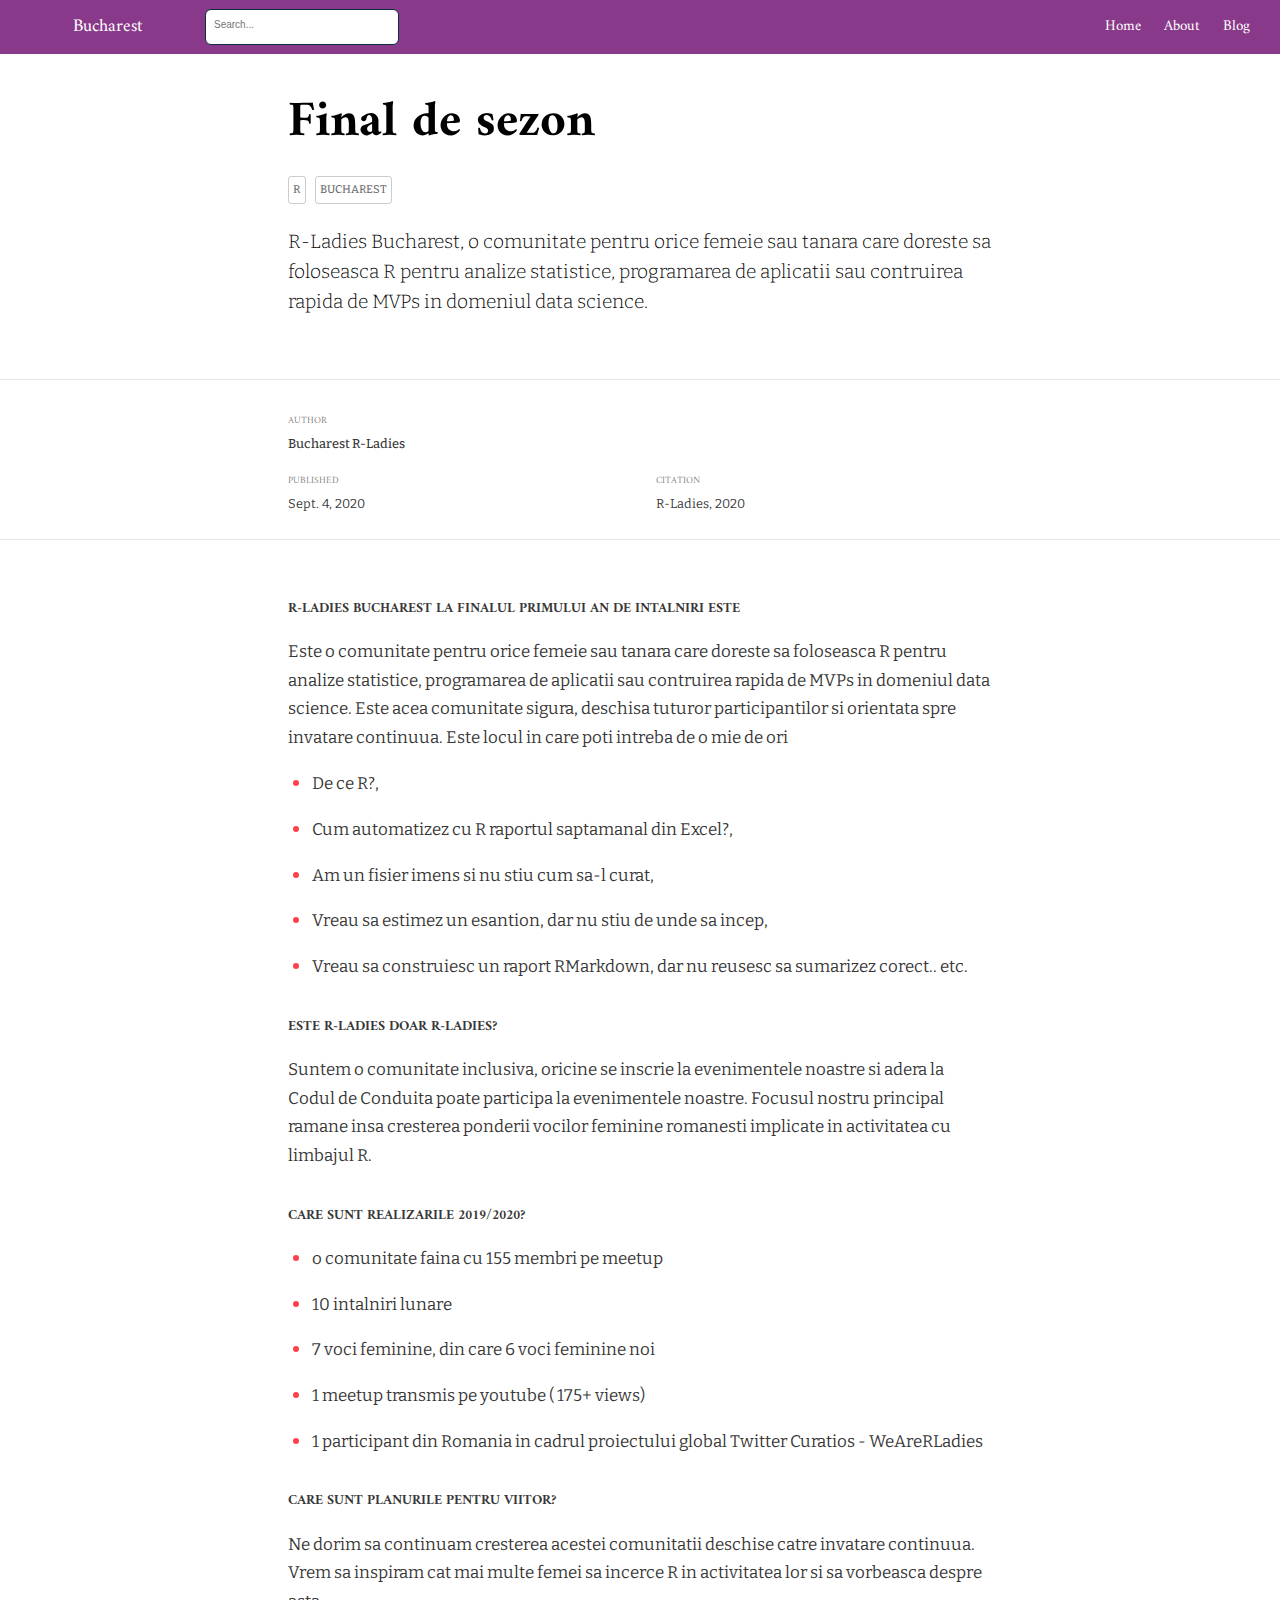
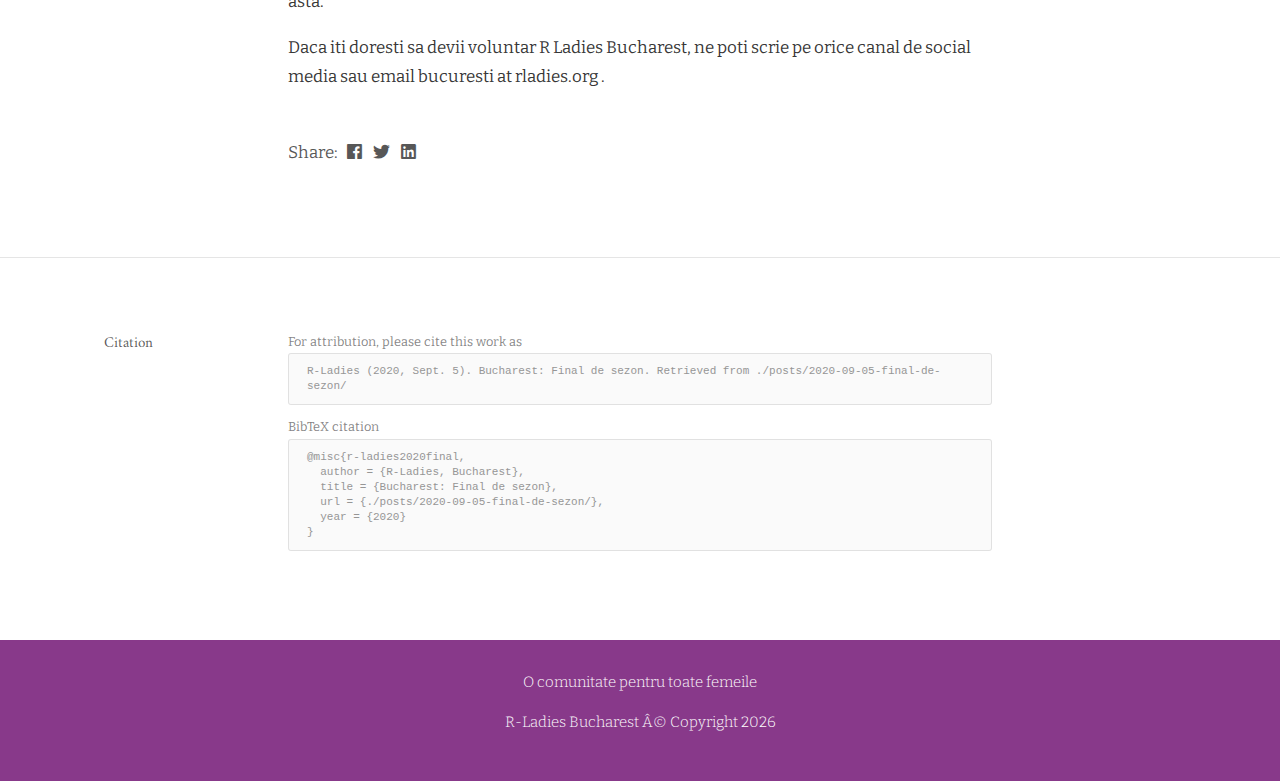
==== docs/posts/2020-09-05-final-de-sezon/index.html @ 56731245 "init" ====
<!DOCTYPE html>

<html xmlns="http://www.w3.org/1999/xhtml" lang="" xml:lang="">

<head>
  <meta charset="utf-8"/>
  <meta name="viewport" content="width=device-width, initial-scale=1"/>
  <meta http-equiv="X-UA-Compatible" content="IE=Edge,chrome=1"/>
  <meta name="generator" content="distill" />

  <style type="text/css">
  /* Hide doc at startup (prevent jankiness while JS renders/transforms) */
  body {
    visibility: hidden;
  }
  </style>

 <!--radix_placeholder_import_source-->
 <!--/radix_placeholder_import_source-->

<style type="text/css">code{white-space: pre;}</style>
<style type="text/css" data-origin="pandoc">
code.sourceCode > span { display: inline-block; line-height: 1.25; }
code.sourceCode > span { color: inherit; text-decoration: inherit; }
code.sourceCode > span:empty { height: 1.2em; }
.sourceCode { overflow: visible; }
code.sourceCode { white-space: pre; position: relative; }
div.sourceCode { margin: 1em 0; }
pre.sourceCode { margin: 0; }
@media screen {
div.sourceCode { overflow: auto; }
}
@media print {
code.sourceCode { white-space: pre-wrap; }
code.sourceCode > span { text-indent: -5em; padding-left: 5em; }
}
pre.numberSource code
  { counter-reset: source-line 0; }
pre.numberSource code > span
  { position: relative; left: -4em; counter-increment: source-line; }
pre.numberSource code > span > a:first-child::before
  { content: counter(source-line);
    position: relative; left: -1em; text-align: right; vertical-align: baseline;
    border: none; display: inline-block;
    -webkit-touch-callout: none; -webkit-user-select: none;
    -khtml-user-select: none; -moz-user-select: none;
    -ms-user-select: none; user-select: none;
    padding: 0 4px; width: 4em;
    color: #aaaaaa;
  }
pre.numberSource { margin-left: 3em; border-left: 1px solid #aaaaaa;  padding-left: 4px; }
div.sourceCode
  {   }
@media screen {
code.sourceCode > span > a:first-child::before { text-decoration: underline; }
}
code span.al { color: #ad0000; } /* Alert */
code span.an { color: #5e5e5e; } /* Annotation */
code span.at { color: #20794d; } /* Attribute */
code span.bn { color: #ad0000; } /* BaseN */
code span.bu { } /* BuiltIn */
code span.cf { color: #007ba5; } /* ControlFlow */
code span.ch { color: #20794d; } /* Char */
code span.cn { color: #8f5902; } /* Constant */
code span.co { color: #5e5e5e; } /* Comment */
code span.cv { color: #5e5e5e; font-style: italic; } /* CommentVar */
code span.do { color: #5e5e5e; font-style: italic; } /* Documentation */
code span.dt { color: #ad0000; } /* DataType */
code span.dv { color: #ad0000; } /* DecVal */
code span.er { color: #ad0000; } /* Error */
code span.ex { } /* Extension */
code span.fl { color: #ad0000; } /* Float */
code span.fu { color: #4758ab; } /* Function */
code span.im { } /* Import */
code span.in { color: #5e5e5e; } /* Information */
code span.kw { color: #007ba5; } /* Keyword */
code span.op { color: #5e5e5e; } /* Operator */
code span.ot { color: #007ba5; } /* Other */
code span.pp { color: #ad0000; } /* Preprocessor */
code span.sc { color: #20794d; } /* SpecialChar */
code span.ss { color: #20794d; } /* SpecialString */
code span.st { color: #20794d; } /* String */
code span.va { color: #111111; } /* Variable */
code span.vs { color: #20794d; } /* VerbatimString */
code span.wa { color: #5e5e5e; font-style: italic; } /* Warning */
</style>

  <!--radix_placeholder_meta_tags-->
<title>Bucharest: Final de sezon</title>

<meta property="description" itemprop="description" content="R-Ladies Bucharest, o comunitate pentru orice femeie sau tanara care doreste sa foloseasca R pentru analize statistice, programarea de aplicatii sau contruirea rapida de MVPs in domeniul data science."/>

<link rel="canonical" href="./posts/2020-09-05-final-de-sezon/"/>
<link rel="icon" type="image/png" href="../../images/favicon.png"/>

<!--  https://schema.org/Article -->
<meta property="article:published" itemprop="datePublished" content="2020-09-05"/>
<meta property="article:created" itemprop="dateCreated" content="2020-09-05"/>
<meta name="article:author" content="Bucharest R-Ladies"/>

<!--  https://developers.facebook.com/docs/sharing/webmasters#markup -->
<meta property="og:title" content="Bucharest: Final de sezon"/>
<meta property="og:type" content="article"/>
<meta property="og:description" content="R-Ladies Bucharest, o comunitate pentru orice femeie sau tanara care doreste sa foloseasca R pentru analize statistice, programarea de aplicatii sau contruirea rapida de MVPs in domeniul data science."/>
<meta property="og:url" content="./posts/2020-09-05-final-de-sezon/"/>
<meta property="og:locale" content="en_US"/>
<meta property="og:site_name" content="Bucharest"/>

<!--  https://dev.twitter.com/cards/types/summary -->
<meta property="twitter:card" content="summary"/>
<meta property="twitter:title" content="Bucharest: Final de sezon"/>
<meta property="twitter:description" content="R-Ladies Bucharest, o comunitate pentru orice femeie sau tanara care doreste sa foloseasca R pentru analize statistice, programarea de aplicatii sau contruirea rapida de MVPs in domeniul data science."/>
<meta property="twitter:url" content="./posts/2020-09-05-final-de-sezon/"/>
<meta property="twitter:site" content="@rladiesbuchares"/>
<meta property="twitter:creator" content="@rladiesbuchares"/>

<!--  https://scholar.google.com/intl/en/scholar/inclusion.html#indexing -->
<meta name="citation_title" content="Bucharest: Final de sezon"/>
<meta name="citation_fulltext_html_url" content="./posts/2020-09-05-final-de-sezon/"/>
<meta name="citation_online_date" content="2020/09/05"/>
<meta name="citation_publication_date" content="2020/09/05"/>
<meta name="citation_author" content="Bucharest R-Ladies"/>
<!--/radix_placeholder_meta_tags-->
  <!--radix_placeholder_rmarkdown_metadata-->

<script type="text/json" id="radix-rmarkdown-metadata">
{"type":"list","attributes":{"names":{"type":"character","attributes":{},"value":["title","description","author","date","categories","output","citation_url","canonical_url"]}},"value":[{"type":"character","attributes":{},"value":["Final de sezon"]},{"type":"character","attributes":{},"value":["R-Ladies Bucharest, o comunitate pentru orice femeie sau tanara care doreste sa foloseasca R pentru analize statistice, programarea de aplicatii sau contruirea rapida de MVPs in domeniul data science."]},{"type":"list","attributes":{},"value":[{"type":"list","attributes":{"names":{"type":"character","attributes":{},"value":["name","url"]}},"value":[{"type":"character","attributes":{},"value":["Bucharest R-Ladies"]},{"type":"character","attributes":{},"value":["https://www.rladiesbucharest.org/"]}]}]},{"type":"character","attributes":{},"value":["09-05-2020"]},{"type":"character","attributes":{},"value":["R","Bucharest"]},{"type":"list","attributes":{"names":{"type":"character","attributes":{},"value":["distill::distill_article"]}},"value":[{"type":"list","attributes":{"names":{"type":"character","attributes":{},"value":["self_contained"]}},"value":[{"type":"logical","attributes":{},"value":[false]}]}]},{"type":"character","attributes":{},"value":["./posts/2020-09-05-final-de-sezon/"]},{"type":"character","attributes":{},"value":["./posts/2020-09-05-final-de-sezon/"]}]}
</script>
<!--/radix_placeholder_rmarkdown_metadata-->
  
  <script type="text/json" id="radix-resource-manifest">
  {"type":"character","attributes":{},"value":["final-de-sezon_files/anchor-4.2.2/anchor.min.js","final-de-sezon_files/bowser-1.9.3/bowser.min.js","final-de-sezon_files/distill-2.2.21/template.v2.js","final-de-sezon_files/jquery-1.11.3/jquery.min.js","final-de-sezon_files/webcomponents-2.0.0/webcomponents.js"]}
  </script>
  <!--radix_placeholder_navigation_in_header-->
<meta name="distill:offset" content="../.."/>

<script type="application/javascript">

  window.headroom_prevent_pin = false;

  window.document.addEventListener("DOMContentLoaded", function (event) {

    // initialize headroom for banner
    var header = $('header').get(0);
    var headerHeight = header.offsetHeight;
    var headroom = new Headroom(header, {
      tolerance: 5,
      onPin : function() {
        if (window.headroom_prevent_pin) {
          window.headroom_prevent_pin = false;
          headroom.unpin();
        }
      }
    });
    headroom.init();
    if(window.location.hash)
      headroom.unpin();
    $(header).addClass('headroom--transition');

    // offset scroll location for banner on hash change
    // (see: https://github.com/WickyNilliams/headroom.js/issues/38)
    window.addEventListener("hashchange", function(event) {
      window.scrollTo(0, window.pageYOffset - (headerHeight + 25));
    });

    // responsive menu
    $('.distill-site-header').each(function(i, val) {
      var topnav = $(this);
      var toggle = topnav.find('.nav-toggle');
      toggle.on('click', function() {
        topnav.toggleClass('responsive');
      });
    });

    // nav dropdowns
    $('.nav-dropbtn').click(function(e) {
      $(this).next('.nav-dropdown-content').toggleClass('nav-dropdown-active');
      $(this).parent().siblings('.nav-dropdown')
         .children('.nav-dropdown-content').removeClass('nav-dropdown-active');
    });
    $("body").click(function(e){
      $('.nav-dropdown-content').removeClass('nav-dropdown-active');
    });
    $(".nav-dropdown").click(function(e){
      e.stopPropagation();
    });
  });
</script>

<style type="text/css">

/* Theme (user-documented overrideables for nav appearance) */

.distill-site-nav {
  color: rgba(255, 255, 255, 0.8);
  background-color: #0F2E3D;
  font-size: 15px;
  font-weight: 300;
}

.distill-site-nav a {
  color: inherit;
  text-decoration: none;
}

.distill-site-nav a:hover {
  color: white;
}

@media print {
  .distill-site-nav {
    display: none;
  }
}

.distill-site-header {

}

.distill-site-footer {

}


/* Site Header */

.distill-site-header {
  width: 100%;
  box-sizing: border-box;
  z-index: 3;
}

.distill-site-header .nav-left {
  display: inline-block;
  margin-left: 8px;
}

@media screen and (max-width: 768px) {
  .distill-site-header .nav-left {
    margin-left: 0;
  }
}


.distill-site-header .nav-right {
  float: right;
  margin-right: 8px;
}

.distill-site-header a,
.distill-site-header .title {
  display: inline-block;
  text-align: center;
  padding: 14px 10px 14px 10px;
}

.distill-site-header .title {
  font-size: 18px;
  min-width: 150px;
}

.distill-site-header .logo {
  padding: 0;
}

.distill-site-header .logo img {
  display: none;
  max-height: 20px;
  width: auto;
  margin-bottom: -4px;
}

.distill-site-header .nav-image img {
  max-height: 18px;
  width: auto;
  display: inline-block;
  margin-bottom: -3px;
}



@media screen and (min-width: 1000px) {
  .distill-site-header .logo img {
    display: inline-block;
  }
  .distill-site-header .nav-left {
    margin-left: 20px;
  }
  .distill-site-header .nav-right {
    margin-right: 20px;
  }
  .distill-site-header .title {
    padding-left: 12px;
  }
}


.distill-site-header .nav-toggle {
  display: none;
}

.nav-dropdown {
  display: inline-block;
  position: relative;
}

.nav-dropdown .nav-dropbtn {
  border: none;
  outline: none;
  color: rgba(255, 255, 255, 0.8);
  padding: 16px 10px;
  background-color: transparent;
  font-family: inherit;
  font-size: inherit;
  font-weight: inherit;
  margin: 0;
  margin-top: 1px;
  z-index: 2;
}

.nav-dropdown-content {
  display: none;
  position: absolute;
  background-color: white;
  min-width: 200px;
  border: 1px solid rgba(0,0,0,0.15);
  border-radius: 4px;
  box-shadow: 0px 8px 16px 0px rgba(0,0,0,0.1);
  z-index: 1;
  margin-top: 2px;
  white-space: nowrap;
  padding-top: 4px;
  padding-bottom: 4px;
}

.nav-dropdown-content hr {
  margin-top: 4px;
  margin-bottom: 4px;
  border: none;
  border-bottom: 1px solid rgba(0, 0, 0, 0.1);
}

.nav-dropdown-active {
  display: block;
}

.nav-dropdown-content a, .nav-dropdown-content .nav-dropdown-header {
  color: black;
  padding: 6px 24px;
  text-decoration: none;
  display: block;
  text-align: left;
}

.nav-dropdown-content .nav-dropdown-header {
  display: block;
  padding: 5px 24px;
  padding-bottom: 0;
  text-transform: uppercase;
  font-size: 14px;
  color: #999999;
  white-space: nowrap;
}

.nav-dropdown:hover .nav-dropbtn {
  color: white;
}

.nav-dropdown-content a:hover {
  background-color: #ddd;
  color: black;
}

.nav-right .nav-dropdown-content {
  margin-left: -45%;
  right: 0;
}

@media screen and (max-width: 768px) {
  .distill-site-header a, .distill-site-header .nav-dropdown  {display: none;}
  .distill-site-header a.nav-toggle {
    float: right;
    display: block;
  }
  .distill-site-header .title {
    margin-left: 0;
  }
  .distill-site-header .nav-right {
    margin-right: 0;
  }
  .distill-site-header {
    overflow: hidden;
  }
  .nav-right .nav-dropdown-content {
    margin-left: 0;
  }
}


@media screen and (max-width: 768px) {
  .distill-site-header.responsive {position: relative; min-height: 500px; }
  .distill-site-header.responsive a.nav-toggle {
    position: absolute;
    right: 0;
    top: 0;
  }
  .distill-site-header.responsive a,
  .distill-site-header.responsive .nav-dropdown {
    display: block;
    text-align: left;
  }
  .distill-site-header.responsive .nav-left,
  .distill-site-header.responsive .nav-right {
    width: 100%;
  }
  .distill-site-header.responsive .nav-dropdown {float: none;}
  .distill-site-header.responsive .nav-dropdown-content {position: relative;}
  .distill-site-header.responsive .nav-dropdown .nav-dropbtn {
    display: block;
    width: 100%;
    text-align: left;
  }
}

/* Site Footer */

.distill-site-footer {
  width: 100%;
  overflow: hidden;
  box-sizing: border-box;
  z-index: 3;
  margin-top: 30px;
  padding-top: 30px;
  padding-bottom: 30px;
  text-align: center;
}

/* Headroom */

d-title {
  padding-top: 6rem;
}

@media print {
  d-title {
    padding-top: 4rem;
  }
}

.headroom {
  z-index: 1000;
  position: fixed;
  top: 0;
  left: 0;
  right: 0;
}

.headroom--transition {
  transition: all .4s ease-in-out;
}

.headroom--unpinned {
  top: -100px;
}

.headroom--pinned {
  top: 0;
}

/* adjust viewport for navbar height */
/* helps vertically center bootstrap (non-distill) content */
.min-vh-100 {
  min-height: calc(100vh - 100px) !important;
}

</style>

<script src="../../site_libs/jquery-1.11.3/jquery.min.js"></script>
<link href="../../site_libs/font-awesome-5.1.0/css/all.css" rel="stylesheet"/>
<link href="../../site_libs/font-awesome-5.1.0/css/v4-shims.css" rel="stylesheet"/>
<script src="../../site_libs/headroom-0.9.4/headroom.min.js"></script>
<script src="../../site_libs/autocomplete-0.37.1/autocomplete.min.js"></script>
<script src="../../site_libs/fuse-6.4.1/fuse.min.js"></script>

<script type="application/javascript">

function getMeta(metaName) {
  var metas = document.getElementsByTagName('meta');
  for (let i = 0; i < metas.length; i++) {
    if (metas[i].getAttribute('name') === metaName) {
      return metas[i].getAttribute('content');
    }
  }
  return '';
}

function offsetURL(url) {
  var offset = getMeta('distill:offset');
  return offset ? offset + '/' + url : url;
}

function createFuseIndex() {

  // create fuse index
  var options = {
    keys: [
      { name: 'title', weight: 20 },
      { name: 'categories', weight: 15 },
      { name: 'description', weight: 10 },
      { name: 'contents', weight: 5 },
    ],
    ignoreLocation: true,
    threshold: 0
  };
  var fuse = new window.Fuse([], options);

  // fetch the main search.json
  return fetch(offsetURL('search.json'))
    .then(function(response) {
      if (response.status == 200) {
        return response.json().then(function(json) {
          // index main articles
          json.articles.forEach(function(article) {
            fuse.add(article);
          });
          // download collections and index their articles
          return Promise.all(json.collections.map(function(collection) {
            return fetch(offsetURL(collection)).then(function(response) {
              if (response.status === 200) {
                return response.json().then(function(articles) {
                  articles.forEach(function(article) {
                    fuse.add(article);
                  });
                })
              } else {
                return Promise.reject(
                  new Error('Unexpected status from search index request: ' +
                            response.status)
                );
              }
            });
          })).then(function() {
            return fuse;
          });
        });

      } else {
        return Promise.reject(
          new Error('Unexpected status from search index request: ' +
                      response.status)
        );
      }
    });
}

window.document.addEventListener("DOMContentLoaded", function (event) {

  // get search element (bail if we don't have one)
  var searchEl = window.document.getElementById('distill-search');
  if (!searchEl)
    return;

  createFuseIndex()
    .then(function(fuse) {

      // make search box visible
      searchEl.classList.remove('hidden');

      // initialize autocomplete
      var options = {
        autoselect: true,
        hint: false,
        minLength: 2,
      };
      window.autocomplete(searchEl, options, [{
        source: function(query, callback) {
          const searchOptions = {
            isCaseSensitive: false,
            shouldSort: true,
            minMatchCharLength: 2,
            limit: 10,
          };
          var results = fuse.search(query, searchOptions);
          callback(results
            .map(function(result) { return result.item; })
            .filter(function(item) { return !!item.description; })
          );
        },
        templates: {
          suggestion: function(suggestion) {
            var img = suggestion.preview && Object.keys(suggestion.preview).length > 0
              ? `<img src="${offsetURL(suggestion.preview)}"</img>`
              : '';
            var html = `
              <div class="search-item">
                <h3>${suggestion.title}</h3>
                <div class="search-item-description">
                  ${suggestion.description}
                </div>
                <div class="search-item-preview">
                  ${img}
                </div>
              </div>
            `;
            return html;
          }
        }
      }]).on('autocomplete:selected', function(event, suggestion) {
        window.location.href = offsetURL(suggestion.path);
      });
      // remove inline display style on autocompleter (we want to
      // manage responsive display via css)
      $('.algolia-autocomplete').css("display", "");
    })
    .catch(function(error) {
      console.log(error);
    });

});

</script>

<style type="text/css">

.nav-search {
  font-size: x-small;
}

/* Algolioa Autocomplete */

.algolia-autocomplete {
  display: inline-block;
  margin-left: 10px;
  vertical-align: sub;
  background-color: white;
  color: black;
  padding: 6px;
  padding-top: 8px;
  padding-bottom: 0;
  border-radius: 6px;
  border: 1px #0F2E3D solid;
  width: 180px;
}


@media screen and (max-width: 768px) {
  .distill-site-nav .algolia-autocomplete {
    display: none;
    visibility: hidden;
  }
  .distill-site-nav.responsive .algolia-autocomplete {
    display: inline-block;
    visibility: visible;
  }
  .distill-site-nav.responsive .algolia-autocomplete .aa-dropdown-menu {
    margin-left: 0;
    width: 400px;
    max-height: 400px;
  }
}

.algolia-autocomplete .aa-input, .algolia-autocomplete .aa-hint {
  width: 90%;
  outline: none;
  border: none;
}

.algolia-autocomplete .aa-hint {
  color: #999;
}
.algolia-autocomplete .aa-dropdown-menu {
  width: 550px;
  max-height: 70vh;
  overflow-x: visible;
  overflow-y: scroll;
  padding: 5px;
  margin-top: 3px;
  margin-left: -150px;
  background-color: #fff;
  border-radius: 5px;
  border: 1px solid #999;
  border-top: none;
}

.algolia-autocomplete .aa-dropdown-menu .aa-suggestion {
  cursor: pointer;
  padding: 5px 4px;
  border-bottom: 1px solid #eee;
}

.algolia-autocomplete .aa-dropdown-menu .aa-suggestion:last-of-type {
  border-bottom: none;
  margin-bottom: 2px;
}

.algolia-autocomplete .aa-dropdown-menu .aa-suggestion .search-item {
  overflow: hidden;
  font-size: 0.8em;
  line-height: 1.4em;
}

.algolia-autocomplete .aa-dropdown-menu .aa-suggestion .search-item h3 {
  margin-block-start: 0;
  margin-block-end: 5px;
}

.algolia-autocomplete .aa-dropdown-menu .aa-suggestion .search-item-description {
  display: inline-block;
  overflow: hidden;
  height: 2.8em;
  width: 80%;
  margin-right: 4%;
}

.algolia-autocomplete .aa-dropdown-menu .aa-suggestion .search-item-preview {
  display: inline-block;
  width: 15%;
}

.algolia-autocomplete .aa-dropdown-menu .aa-suggestion .search-item-preview img {
  height: 3em;
  width: auto;
  display: none;
}

.algolia-autocomplete .aa-dropdown-menu .aa-suggestion .search-item-preview img[src] {
  display: initial;
}

.algolia-autocomplete .aa-dropdown-menu .aa-suggestion.aa-cursor {
  background-color: #eee;
}
.algolia-autocomplete .aa-dropdown-menu .aa-suggestion em {
  font-weight: bold;
  font-style: normal;
}

</style>


<!--/radix_placeholder_navigation_in_header-->
  <!--radix_placeholder_distill-->

<style type="text/css">

body {
  background-color: white;
}

.pandoc-table {
  width: 100%;
}

.pandoc-table>caption {
  margin-bottom: 10px;
}

.pandoc-table th:not([align]) {
  text-align: left;
}

.pagedtable-footer {
  font-size: 15px;
}

d-byline .byline {
  grid-template-columns: 2fr 2fr;
}

d-byline .byline h3 {
  margin-block-start: 1.5em;
}

d-byline .byline .authors-affiliations h3 {
  margin-block-start: 0.5em;
}

.authors-affiliations .orcid-id {
  width: 16px;
  height:16px;
  margin-left: 4px;
  margin-right: 4px;
  vertical-align: middle;
  padding-bottom: 2px;
}

d-title .dt-tags {
  margin-top: 1em;
  grid-column: text;
}

.dt-tags .dt-tag {
  text-decoration: none;
  display: inline-block;
  color: rgba(0,0,0,0.6);
  padding: 0em 0.4em;
  margin-right: 0.5em;
  margin-bottom: 0.4em;
  font-size: 70%;
  border: 1px solid rgba(0,0,0,0.2);
  border-radius: 3px;
  text-transform: uppercase;
  font-weight: 500;
}

d-article table.gt_table td,
d-article table.gt_table th {
  border-bottom: none;
}

.html-widget {
  margin-bottom: 2.0em;
}

.l-screen-inset {
  padding-right: 16px;
}

.l-screen .caption {
  margin-left: 10px;
}

.shaded {
  background: rgb(247, 247, 247);
  padding-top: 20px;
  padding-bottom: 20px;
  border-top: 1px solid rgba(0, 0, 0, 0.1);
  border-bottom: 1px solid rgba(0, 0, 0, 0.1);
}

.shaded .html-widget {
  margin-bottom: 0;
  border: 1px solid rgba(0, 0, 0, 0.1);
}

.shaded .shaded-content {
  background: white;
}

.text-output {
  margin-top: 0;
  line-height: 1.5em;
}

.hidden {
  display: none !important;
}

d-article {
  padding-top: 2.5rem;
  padding-bottom: 30px;
}

d-appendix {
  padding-top: 30px;
}

d-article>p>img {
  width: 100%;
}

d-article h2 {
  margin: 1rem 0 1.5rem 0;
}

d-article h3 {
  margin-top: 1.5rem;
}

d-article iframe {
  border: 1px solid rgba(0, 0, 0, 0.1);
  margin-bottom: 2.0em;
  width: 100%;
}

/* Tweak code blocks */

d-article div.sourceCode code,
d-article pre code {
  font-family: Consolas, Monaco, 'Andale Mono', 'Ubuntu Mono', monospace;
}

d-article pre,
d-article div.sourceCode,
d-article div.sourceCode pre {
  overflow: auto;
}

d-article div.sourceCode {
  background-color: white;
}

d-article div.sourceCode pre {
  padding-left: 10px;
  font-size: 12px;
  border-left: 2px solid rgba(0,0,0,0.1);
}

d-article pre {
  font-size: 12px;
  color: black;
  background: none;
  margin-top: 0;
  text-align: left;
  white-space: pre;
  word-spacing: normal;
  word-break: normal;
  word-wrap: normal;
  line-height: 1.5;

  -moz-tab-size: 4;
  -o-tab-size: 4;
  tab-size: 4;

  -webkit-hyphens: none;
  -moz-hyphens: none;
  -ms-hyphens: none;
  hyphens: none;
}

d-article pre a {
  border-bottom: none;
}

d-article pre a:hover {
  border-bottom: none;
  text-decoration: underline;
}

@media(min-width: 768px) {

d-article pre,
d-article div.sourceCode,
d-article div.sourceCode pre {
  overflow: visible !important;
}

d-article div.sourceCode pre {
  padding-left: 18px;
  font-size: 14px;
}

d-article pre {
  font-size: 14px;
}

}

figure img.external {
  background: white;
  border: 1px solid rgba(0, 0, 0, 0.1);
  box-shadow: 0 1px 8px rgba(0, 0, 0, 0.1);
  padding: 18px;
  box-sizing: border-box;
}

/* CSS for d-contents */

.d-contents {
  grid-column: text;
  color: rgba(0,0,0,0.8);
  font-size: 0.9em;
  padding-bottom: 1em;
  margin-bottom: 1em;
  padding-bottom: 0.5em;
  margin-bottom: 1em;
  padding-left: 0.25em;
  justify-self: start;
}

@media(min-width: 1000px) {
  .d-contents.d-contents-float {
    height: 0;
    grid-column-start: 1;
    grid-column-end: 4;
    justify-self: center;
    padding-right: 3em;
    padding-left: 2em;
  }
}

.d-contents nav h3 {
  font-size: 18px;
  margin-top: 0;
  margin-bottom: 1em;
}

.d-contents li {
  list-style-type: none
}

.d-contents nav > ul {
  padding-left: 0;
}

.d-contents ul {
  padding-left: 1em
}

.d-contents nav ul li {
  margin-top: 0.6em;
  margin-bottom: 0.2em;
}

.d-contents nav a {
  font-size: 13px;
  border-bottom: none;
  text-decoration: none
  color: rgba(0, 0, 0, 0.8);
}

.d-contents nav a:hover {
  text-decoration: underline solid rgba(0, 0, 0, 0.6)
}

.d-contents nav > ul > li > a {
  font-weight: 600;
}

.d-contents nav > ul > li > ul {
  font-weight: inherit;
}

.d-contents nav > ul > li > ul > li {
  margin-top: 0.2em;
}


.d-contents nav ul {
  margin-top: 0;
  margin-bottom: 0.25em;
}

.d-article-with-toc h2:nth-child(2) {
  margin-top: 0;
}


/* Figure */

.figure {
  position: relative;
  margin-bottom: 2.5em;
  margin-top: 1.5em;
}

.figure img {
  width: 100%;
}

.figure .caption {
  color: rgba(0, 0, 0, 0.6);
  font-size: 12px;
  line-height: 1.5em;
}

.figure img.external {
  background: white;
  border: 1px solid rgba(0, 0, 0, 0.1);
  box-shadow: 0 1px 8px rgba(0, 0, 0, 0.1);
  padding: 18px;
  box-sizing: border-box;
}

.figure .caption a {
  color: rgba(0, 0, 0, 0.6);
}

.figure .caption b,
.figure .caption strong, {
  font-weight: 600;
  color: rgba(0, 0, 0, 1.0);
}

/* Citations */

d-article .citation {
  color: inherit;
  cursor: inherit;
}

div.hanging-indent{
  margin-left: 1em; text-indent: -1em;
}


/* Tweak 1000px media break to show more text */

@media(min-width: 1000px) {
  .base-grid,
  distill-header,
  d-title,
  d-abstract,
  d-article,
  d-appendix,
  distill-appendix,
  d-byline,
  d-footnote-list,
  d-citation-list,
  distill-footer {
    grid-template-columns: [screen-start] 1fr [page-start kicker-start] 80px [middle-start] 50px [text-start kicker-end] 65px 65px 65px 65px 65px 65px 65px 65px [text-end gutter-start] 65px [middle-end] 65px [page-end gutter-end] 1fr [screen-end];
    grid-column-gap: 16px;
  }

  .grid {
    grid-column-gap: 16px;
  }

  d-article {
    font-size: 1.06rem;
    line-height: 1.7em;
  }
  figure .caption, .figure .caption, figure figcaption {
    font-size: 13px;
  }
}

@media(min-width: 1180px) {
  .base-grid,
  distill-header,
  d-title,
  d-abstract,
  d-article,
  d-appendix,
  distill-appendix,
  d-byline,
  d-footnote-list,
  d-citation-list,
  distill-footer {
    grid-template-columns: [screen-start] 1fr [page-start kicker-start] 60px [middle-start] 60px [text-start kicker-end] 60px 60px 60px 60px 60px 60px 60px 60px [text-end gutter-start] 60px [middle-end] 60px [page-end gutter-end] 1fr [screen-end];
    grid-column-gap: 32px;
  }

  .grid {
    grid-column-gap: 32px;
  }
}


/* Get the citation styles for the appendix (not auto-injected on render since
   we do our own rendering of the citation appendix) */

d-appendix .citation-appendix,
.d-appendix .citation-appendix {
  font-size: 11px;
  line-height: 15px;
  border-left: 1px solid rgba(0, 0, 0, 0.1);
  padding-left: 18px;
  border: 1px solid rgba(0,0,0,0.1);
  background: rgba(0, 0, 0, 0.02);
  padding: 10px 18px;
  border-radius: 3px;
  color: rgba(150, 150, 150, 1);
  overflow: hidden;
  margin-top: -12px;
  white-space: pre-wrap;
  word-wrap: break-word;
}

/* Include appendix styles here so they can be overridden */

d-appendix {
  contain: layout style;
  font-size: 0.8em;
  line-height: 1.7em;
  margin-top: 60px;
  margin-bottom: 0;
  border-top: 1px solid rgba(0, 0, 0, 0.1);
  color: rgba(0,0,0,0.5);
  padding-top: 60px;
  padding-bottom: 48px;
}

d-appendix h3 {
  grid-column: page-start / text-start;
  font-size: 15px;
  font-weight: 500;
  margin-top: 1em;
  margin-bottom: 0;
  color: rgba(0,0,0,0.65);
}

d-appendix h3 + * {
  margin-top: 1em;
}

d-appendix ol {
  padding: 0 0 0 15px;
}

@media (min-width: 768px) {
  d-appendix ol {
    padding: 0 0 0 30px;
    margin-left: -30px;
  }
}

d-appendix li {
  margin-bottom: 1em;
}

d-appendix a {
  color: rgba(0, 0, 0, 0.6);
}

d-appendix > * {
  grid-column: text;
}

d-appendix > d-footnote-list,
d-appendix > d-citation-list,
d-appendix > distill-appendix {
  grid-column: screen;
}

/* Include footnote styles here so they can be overridden */

d-footnote-list {
  contain: layout style;
}

d-footnote-list > * {
  grid-column: text;
}

d-footnote-list a.footnote-backlink {
  color: rgba(0,0,0,0.3);
  padding-left: 0.5em;
}



/* Anchor.js */

.anchorjs-link {
  /*transition: all .25s linear; */
  text-decoration: none;
  border-bottom: none;
}
*:hover > .anchorjs-link {
  margin-left: -1.125em !important;
  text-decoration: none;
  border-bottom: none;
}

/* Social footer */

.social_footer {
  margin-top: 30px;
  margin-bottom: 0;
  color: rgba(0,0,0,0.67);
}

.disqus-comments {
  margin-right: 30px;
}

.disqus-comment-count {
  border-bottom: 1px solid rgba(0, 0, 0, 0.4);
  cursor: pointer;
}

#disqus_thread {
  margin-top: 30px;
}

.article-sharing a {
  border-bottom: none;
  margin-right: 8px;
}

.article-sharing a:hover {
  border-bottom: none;
}

.sidebar-section.subscribe {
  font-size: 12px;
  line-height: 1.6em;
}

.subscribe p {
  margin-bottom: 0.5em;
}


.article-footer .subscribe {
  font-size: 15px;
  margin-top: 45px;
}


.sidebar-section.custom {
  font-size: 12px;
  line-height: 1.6em;
}

.custom p {
  margin-bottom: 0.5em;
}

/* Styles for listing layout (hide title) */
.layout-listing d-title, .layout-listing .d-title {
  display: none;
}

/* Styles for posts lists (not auto-injected) */


.posts-with-sidebar {
  padding-left: 45px;
  padding-right: 45px;
}

.posts-list .description h2,
.posts-list .description p {
  font-family: -apple-system, BlinkMacSystemFont, "Segoe UI", Roboto, Oxygen, Ubuntu, Cantarell, "Fira Sans", "Droid Sans", "Helvetica Neue", Arial, sans-serif;
}

.posts-list .description h2 {
  font-weight: 700;
  border-bottom: none;
  padding-bottom: 0;
}

.posts-list h2.post-tag {
  border-bottom: 1px solid rgba(0, 0, 0, 0.2);
  padding-bottom: 12px;
}
.posts-list {
  margin-top: 60px;
  margin-bottom: 24px;
}

.posts-list .post-preview {
  text-decoration: none;
  overflow: hidden;
  display: block;
  border-bottom: 1px solid rgba(0, 0, 0, 0.1);
  padding: 24px 0;
}

.post-preview-last {
  border-bottom: none !important;
}

.posts-list .posts-list-caption {
  grid-column: screen;
  font-weight: 400;
}

.posts-list .post-preview h2 {
  margin: 0 0 6px 0;
  line-height: 1.2em;
  font-style: normal;
  font-size: 24px;
}

.posts-list .post-preview p {
  margin: 0 0 12px 0;
  line-height: 1.4em;
  font-size: 16px;
}

.posts-list .post-preview .thumbnail {
  box-sizing: border-box;
  margin-bottom: 24px;
  position: relative;
  max-width: 500px;
}
.posts-list .post-preview img {
  width: 100%;
  display: block;
}

.posts-list .metadata {
  font-size: 12px;
  line-height: 1.4em;
  margin-bottom: 18px;
}

.posts-list .metadata > * {
  display: inline-block;
}

.posts-list .metadata .publishedDate {
  margin-right: 2em;
}

.posts-list .metadata .dt-authors {
  display: block;
  margin-top: 0.3em;
  margin-right: 2em;
}

.posts-list .dt-tags {
  display: block;
  line-height: 1em;
}

.posts-list .dt-tags .dt-tag {
  display: inline-block;
  color: rgba(0,0,0,0.6);
  padding: 0.3em 0.4em;
  margin-right: 0.2em;
  margin-bottom: 0.4em;
  font-size: 60%;
  border: 1px solid rgba(0,0,0,0.2);
  border-radius: 3px;
  text-transform: uppercase;
  font-weight: 500;
}

.posts-list img {
  opacity: 1;
}

.posts-list img[data-src] {
  opacity: 0;
}

.posts-more {
  clear: both;
}


.posts-sidebar {
  font-size: 16px;
}

.posts-sidebar h3 {
  font-size: 16px;
  margin-top: 0;
  margin-bottom: 0.5em;
  font-weight: 400;
  text-transform: uppercase;
}

.sidebar-section {
  margin-bottom: 30px;
}

.categories ul {
  list-style-type: none;
  margin: 0;
  padding: 0;
}

.categories li {
  color: rgba(0, 0, 0, 0.8);
  margin-bottom: 0;
}

.categories li>a {
  border-bottom: none;
}

.categories li>a:hover {
  border-bottom: 1px solid rgba(0, 0, 0, 0.4);
}

.categories .active {
  font-weight: 600;
}

.categories .category-count {
  color: rgba(0, 0, 0, 0.4);
}


@media(min-width: 768px) {
  .posts-list .post-preview h2 {
    font-size: 26px;
  }
  .posts-list .post-preview .thumbnail {
    float: right;
    width: 30%;
    margin-bottom: 0;
  }
  .posts-list .post-preview .description {
    float: left;
    width: 45%;
  }
  .posts-list .post-preview .metadata {
    float: left;
    width: 20%;
    margin-top: 8px;
  }
  .posts-list .post-preview p {
    margin: 0 0 12px 0;
    line-height: 1.5em;
    font-size: 16px;
  }
  .posts-with-sidebar .posts-list {
    float: left;
    width: 75%;
  }
  .posts-with-sidebar .posts-sidebar {
    float: right;
    width: 20%;
    margin-top: 60px;
    padding-top: 24px;
    padding-bottom: 24px;
  }
}


/* Improve display for browsers without grid (IE/Edge <= 15) */

.downlevel {
  line-height: 1.6em;
  font-family: -apple-system, BlinkMacSystemFont, "Segoe UI", Roboto, Oxygen, Ubuntu, Cantarell, "Fira Sans", "Droid Sans", "Helvetica Neue", Arial, sans-serif;
  margin: 0;
}

.downlevel .d-title {
  padding-top: 6rem;
  padding-bottom: 1.5rem;
}

.downlevel .d-title h1 {
  font-size: 50px;
  font-weight: 700;
  line-height: 1.1em;
  margin: 0 0 0.5rem;
}

.downlevel .d-title p {
  font-weight: 300;
  font-size: 1.2rem;
  line-height: 1.55em;
  margin-top: 0;
}

.downlevel .d-byline {
  padding-top: 0.8em;
  padding-bottom: 0.8em;
  font-size: 0.8rem;
  line-height: 1.8em;
}

.downlevel .section-separator {
  border: none;
  border-top: 1px solid rgba(0, 0, 0, 0.1);
}

.downlevel .d-article {
  font-size: 1.06rem;
  line-height: 1.7em;
  padding-top: 1rem;
  padding-bottom: 2rem;
}


.downlevel .d-appendix {
  padding-left: 0;
  padding-right: 0;
  max-width: none;
  font-size: 0.8em;
  line-height: 1.7em;
  margin-bottom: 0;
  color: rgba(0,0,0,0.5);
  padding-top: 40px;
  padding-bottom: 48px;
}

.downlevel .footnotes ol {
  padding-left: 13px;
}

.downlevel .base-grid,
.downlevel .distill-header,
.downlevel .d-title,
.downlevel .d-abstract,
.downlevel .d-article,
.downlevel .d-appendix,
.downlevel .distill-appendix,
.downlevel .d-byline,
.downlevel .d-footnote-list,
.downlevel .d-citation-list,
.downlevel .distill-footer,
.downlevel .appendix-bottom,
.downlevel .posts-container {
  padding-left: 40px;
  padding-right: 40px;
}

@media(min-width: 768px) {
  .downlevel .base-grid,
  .downlevel .distill-header,
  .downlevel .d-title,
  .downlevel .d-abstract,
  .downlevel .d-article,
  .downlevel .d-appendix,
  .downlevel .distill-appendix,
  .downlevel .d-byline,
  .downlevel .d-footnote-list,
  .downlevel .d-citation-list,
  .downlevel .distill-footer,
  .downlevel .appendix-bottom,
  .downlevel .posts-container {
  padding-left: 150px;
  padding-right: 150px;
  max-width: 900px;
}
}

.downlevel pre code {
  display: block;
  border-left: 2px solid rgba(0, 0, 0, .1);
  padding: 0 0 0 20px;
  font-size: 14px;
}

.downlevel code, .downlevel pre {
  color: black;
  background: none;
  font-family: Consolas, Monaco, 'Andale Mono', 'Ubuntu Mono', monospace;
  text-align: left;
  white-space: pre;
  word-spacing: normal;
  word-break: normal;
  word-wrap: normal;
  line-height: 1.5;

  -moz-tab-size: 4;
  -o-tab-size: 4;
  tab-size: 4;

  -webkit-hyphens: none;
  -moz-hyphens: none;
  -ms-hyphens: none;
  hyphens: none;
}

.downlevel .posts-list .post-preview {
  color: inherit;
}



</style>

<script type="application/javascript">

function is_downlevel_browser() {
  if (bowser.isUnsupportedBrowser({ msie: "12", msedge: "16"},
                                 window.navigator.userAgent)) {
    return true;
  } else {
    return window.load_distill_framework === undefined;
  }
}

// show body when load is complete
function on_load_complete() {

  // add anchors
  if (window.anchors) {
    window.anchors.options.placement = 'left';
    window.anchors.add('d-article > h2, d-article > h3, d-article > h4, d-article > h5');
  }


  // set body to visible
  document.body.style.visibility = 'visible';

  // force redraw for leaflet widgets
  if (window.HTMLWidgets) {
    var maps = window.HTMLWidgets.findAll(".leaflet");
    $.each(maps, function(i, el) {
      var map = this.getMap();
      map.invalidateSize();
      map.eachLayer(function(layer) {
        if (layer instanceof L.TileLayer)
          layer.redraw();
      });
    });
  }

  // trigger 'shown' so htmlwidgets resize
  $('d-article').trigger('shown');
}

function init_distill() {

  init_common();

  // create front matter
  var front_matter = $('<d-front-matter></d-front-matter>');
  $('#distill-front-matter').wrap(front_matter);

  // create d-title
  $('.d-title').changeElementType('d-title');

  // create d-byline
  var byline = $('<d-byline></d-byline>');
  $('.d-byline').replaceWith(byline);

  // create d-article
  var article = $('<d-article></d-article>');
  $('.d-article').wrap(article).children().unwrap();

  // move posts container into article
  $('.posts-container').appendTo($('d-article'));

  // create d-appendix
  $('.d-appendix').changeElementType('d-appendix');

  // flag indicating that we have appendix items
  var appendix = $('.appendix-bottom').children('h3').length > 0;

  // replace footnotes with <d-footnote>
  $('.footnote-ref').each(function(i, val) {
    appendix = true;
    var href = $(this).attr('href');
    var id = href.replace('#', '');
    var fn = $('#' + id);
    var fn_p = $('#' + id + '>p');
    fn_p.find('.footnote-back').remove();
    var text = fn_p.html();
    var dtfn = $('<d-footnote></d-footnote>');
    dtfn.html(text);
    $(this).replaceWith(dtfn);
  });
  // remove footnotes
  $('.footnotes').remove();

  // move refs into #references-listing
  $('#references-listing').replaceWith($('#refs'));

  $('h1.appendix, h2.appendix').each(function(i, val) {
    $(this).changeElementType('h3');
  });
  $('h3.appendix').each(function(i, val) {
    var id = $(this).attr('id');
    $('.d-contents a[href="#' + id + '"]').parent().remove();
    appendix = true;
    $(this).nextUntil($('h1, h2, h3')).addBack().appendTo($('d-appendix'));
  });

  // show d-appendix if we have appendix content
  $("d-appendix").css('display', appendix ? 'grid' : 'none');

  // localize layout chunks to just output
  $('.layout-chunk').each(function(i, val) {

    // capture layout
    var layout = $(this).attr('data-layout');

    // apply layout to markdown level block elements
    var elements = $(this).children().not('div.sourceCode, pre, script');
    elements.each(function(i, el) {
      var layout_div = $('<div class="' + layout + '"></div>');
      if (layout_div.hasClass('shaded')) {
        var shaded_content = $('<div class="shaded-content"></div>');
        $(this).wrap(shaded_content);
        $(this).parent().wrap(layout_div);
      } else {
        $(this).wrap(layout_div);
      }
    });


    // unwrap the layout-chunk div
    $(this).children().unwrap();
  });

  // remove code block used to force  highlighting css
  $('.distill-force-highlighting-css').parent().remove();

  // remove empty line numbers inserted by pandoc when using a
  // custom syntax highlighting theme
  $('code.sourceCode a:empty').remove();

  // load distill framework
  load_distill_framework();

  // wait for window.distillRunlevel == 4 to do post processing
  function distill_post_process() {

    if (!window.distillRunlevel || window.distillRunlevel < 4)
      return;

    // hide author/affiliations entirely if we have no authors
    var front_matter = JSON.parse($("#distill-front-matter").html());
    var have_authors = front_matter.authors && front_matter.authors.length > 0;
    if (!have_authors)
      $('d-byline').addClass('hidden');

    // article with toc class
    $('.d-contents').parent().addClass('d-article-with-toc');

    // strip links that point to #
    $('.authors-affiliations').find('a[href="#"]').removeAttr('href');

    // add orcid ids
    $('.authors-affiliations').find('.author').each(function(i, el) {
      var orcid_id = front_matter.authors[i].orcidID;
      if (orcid_id) {
        var a = $('<a></a>');
        a.attr('href', 'https://orcid.org/' + orcid_id);
        var img = $('<img></img>');
        img.addClass('orcid-id');
        img.attr('alt', 'ORCID ID');
        img.attr('src','[data-uri]');
        a.append(img);
        $(this).append(a);
      }
    });

    // hide elements of author/affiliations grid that have no value
    function hide_byline_column(caption) {
      $('d-byline').find('h3:contains("' + caption + '")').parent().css('visibility', 'hidden');
    }

    // affiliations
    var have_affiliations = false;
    for (var i = 0; i<front_matter.authors.length; ++i) {
      var author = front_matter.authors[i];
      if (author.affiliation !== "&nbsp;") {
        have_affiliations = true;
        break;
      }
    }
    if (!have_affiliations)
      $('d-byline').find('h3:contains("Affiliations")').css('visibility', 'hidden');

    // published date
    if (!front_matter.publishedDate)
      hide_byline_column("Published");

    // document object identifier
    var doi = $('d-byline').find('h3:contains("DOI")');
    var doi_p = doi.next().empty();
    if (!front_matter.doi) {
      // if we have a citation and valid citationText then link to that
      if ($('#citation').length > 0 && front_matter.citationText) {
        doi.html('Citation');
        $('<a href="#citation"></a>')
          .text(front_matter.citationText)
          .appendTo(doi_p);
      } else {
        hide_byline_column("DOI");
      }
    } else {
      $('<a></a>')
         .attr('href', "https://doi.org/" + front_matter.doi)
         .html(front_matter.doi)
         .appendTo(doi_p);
    }

     // change plural form of authors/affiliations
    if (front_matter.authors.length === 1) {
      var grid = $('.authors-affiliations');
      grid.children('h3:contains("Authors")').text('Author');
      grid.children('h3:contains("Affiliations")').text('Affiliation');
    }

    // remove d-appendix and d-footnote-list local styles
    $('d-appendix > style:first-child').remove();
    $('d-footnote-list > style:first-child').remove();

    // move appendix-bottom entries to the bottom
    $('.appendix-bottom').appendTo('d-appendix').children().unwrap();
    $('.appendix-bottom').remove();

    // clear polling timer
    clearInterval(tid);

    // show body now that everything is ready
    on_load_complete();
  }

  var tid = setInterval(distill_post_process, 50);
  distill_post_process();

}

function init_downlevel() {

  init_common();

   // insert hr after d-title
  $('.d-title').after($('<hr class="section-separator"/>'));

  // check if we have authors
  var front_matter = JSON.parse($("#distill-front-matter").html());
  var have_authors = front_matter.authors && front_matter.authors.length > 0;

  // manage byline/border
  if (!have_authors)
    $('.d-byline').remove();
  $('.d-byline').after($('<hr class="section-separator"/>'));
  $('.d-byline a').remove();

  // remove toc
  $('.d-contents').remove();

  // move appendix elements
  $('h1.appendix, h2.appendix').each(function(i, val) {
    $(this).changeElementType('h3');
  });
  $('h3.appendix').each(function(i, val) {
    $(this).nextUntil($('h1, h2, h3')).addBack().appendTo($('.d-appendix'));
  });


  // inject headers into references and footnotes
  var refs_header = $('<h3></h3>');
  refs_header.text('References');
  $('#refs').prepend(refs_header);

  var footnotes_header = $('<h3></h3');
  footnotes_header.text('Footnotes');
  $('.footnotes').children('hr').first().replaceWith(footnotes_header);

  // move appendix-bottom entries to the bottom
  $('.appendix-bottom').appendTo('.d-appendix').children().unwrap();
  $('.appendix-bottom').remove();

  // remove appendix if it's empty
  if ($('.d-appendix').children().length === 0)
    $('.d-appendix').remove();

  // prepend separator above appendix
  $('.d-appendix').before($('<hr class="section-separator" style="clear: both"/>'));

  // trim code
  $('pre>code').each(function(i, val) {
    $(this).html($.trim($(this).html()));
  });

  // move posts-container right before article
  $('.posts-container').insertBefore($('.d-article'));

  $('body').addClass('downlevel');

  on_load_complete();
}


function init_common() {

  // jquery plugin to change element types
  (function($) {
    $.fn.changeElementType = function(newType) {
      var attrs = {};

      $.each(this[0].attributes, function(idx, attr) {
        attrs[attr.nodeName] = attr.nodeValue;
      });

      this.replaceWith(function() {
        return $("<" + newType + "/>", attrs).append($(this).contents());
      });
    };
  })(jQuery);

  // prevent underline for linked images
  $('a > img').parent().css({'border-bottom' : 'none'});

  // mark non-body figures created by knitr chunks as 100% width
  $('.layout-chunk').each(function(i, val) {
    var figures = $(this).find('img, .html-widget');
    if ($(this).attr('data-layout') !== "l-body") {
      figures.css('width', '100%');
    } else {
      figures.css('max-width', '100%');
      figures.filter("[width]").each(function(i, val) {
        var fig = $(this);
        fig.css('width', fig.attr('width') + 'px');
      });

    }
  });

  // auto-append index.html to post-preview links in file: protocol
  // and in rstudio ide preview
  $('.post-preview').each(function(i, val) {
    if (window.location.protocol === "file:")
      $(this).attr('href', $(this).attr('href') + "index.html");
  });

  // get rid of index.html references in header
  if (window.location.protocol !== "file:") {
    $('.distill-site-header a[href]').each(function(i,val) {
      $(this).attr('href', $(this).attr('href').replace("index.html", "./"));
    });
  }

  // add class to pandoc style tables
  $('tr.header').parent('thead').parent('table').addClass('pandoc-table');
  $('.kable-table').children('table').addClass('pandoc-table');

  // add figcaption style to table captions
  $('caption').parent('table').addClass("figcaption");

  // initialize posts list
  if (window.init_posts_list)
    window.init_posts_list();

  // implmement disqus comment link
  $('.disqus-comment-count').click(function() {
    window.headroom_prevent_pin = true;
    $('#disqus_thread').toggleClass('hidden');
    if (!$('#disqus_thread').hasClass('hidden')) {
      var offset = $(this).offset();
      $(window).resize();
      $('html, body').animate({
        scrollTop: offset.top - 35
      });
    }
  });
}

document.addEventListener('DOMContentLoaded', function() {
  if (is_downlevel_browser())
    init_downlevel();
  else
    window.addEventListener('WebComponentsReady', init_distill);
});

</script>

<style type="text/css">
/* base variables */

/* Edit the CSS properties in this file to create a custom
   Distill theme. Only edit values in the right column
   for each row; values shown are the CSS defaults.
   To return any property to the default,
   you may set its value to: unset
   All rows must end with a semi-colon.                      */

/* Optional: embed custom fonts here with `@import`          */
/* This must remain at the top of this file.                 */



html {
  /*-- Main font sizes --*/
  --title-size:      50px;
  --body-size:       1.06rem;
  --code-size:       14px;
  --aside-size:      12px;
  --fig-cap-size:    13px;
  /*-- Main font colors --*/
  --title-color:     #000000;
  --header-color:    rgba(0, 0, 0, 0.8);
  --body-color:      rgba(0, 0, 0, 0.8);
  --aside-color:     rgba(0, 0, 0, 0.6);
  --fig-cap-color:   rgba(0, 0, 0, 0.6);
  /*-- Specify custom fonts ~~~ must be imported above   --*/
  --heading-font:    sans-serif;
  --mono-font:       monospace;
  --body-font:       sans-serif;
  --navbar-font:     sans-serif;  /* websites + blogs only */
}

/*-- ARTICLE METADATA --*/
d-byline {
  --heading-size:    0.6rem;
  --heading-color:   rgba(0, 0, 0, 0.5);
  --body-size:       0.8rem;
  --body-color:      rgba(0, 0, 0, 0.8);
}

/*-- ARTICLE TABLE OF CONTENTS --*/
.d-contents {
  --heading-size:    18px;
  --contents-size:   13px;
}

/*-- ARTICLE APPENDIX --*/
d-appendix {
  --heading-size:    15px;
  --heading-color:   rgba(0, 0, 0, 0.65);
  --text-size:       0.8em;
  --text-color:      rgba(0, 0, 0, 0.5);
}

/*-- WEBSITE HEADER + FOOTER --*/
/* These properties only apply to Distill sites and blogs  */

.distill-site-header {
  --title-size:       18px;
  --text-color:       rgba(255, 255, 255, 0.8);
  --text-size:        15px;
  --hover-color:      white;
  --bkgd-color:       #0F2E3D;
}

.distill-site-footer {
  --text-color:       rgba(255, 255, 255, 0.8);
  --text-size:        15px;
  --hover-color:      white;
  --bkgd-color:       #0F2E3D;
}

/*-- Additional custom styles --*/
/* Add any additional CSS rules below                      */
</style>
<style type="text/css">
/* base variables */

/* Edit the CSS properties in this file to create a custom
   Distill theme. Only edit values in the right column
   for each row; values shown are the CSS defaults.
   To return any property to the default,
   you may set its value to: unset
   All rows must end with a semi-colon.                      */

/* Optional: embed custom fonts here with `@import`          */
/* This must remain at the top of this file.                 */
/* Optional: embed custom fonts here with `@import`          */
/* This must remain at the top of this file.                 */
@import url('https://fonts.googleapis.com/css2?family=Amiri');
@import url('https://fonts.googleapis.com/css2?family=Bitter');
@import url('https://fonts.googleapis.com/css2?family=DM+Mono');

html {
  /*-- Main font sizes --*/
  --title-size:      50px;
  --body-size:       1.06rem;
  --code-size:       14px;
  --aside-size:      12px;
  --fig-cap-size:    13px;
  /*-- Main font colors --*/
  --title-color:     #000000;
  --header-color:    rgba(0, 0, 0, 0.8);
  --body-color:      rgba(0, 0, 0, 0.8);
  --aside-color:     rgba(0, 0, 0, 0.6);
  --fig-cap-color:   rgba(0, 0, 0, 0.6);
  /*-- Specify custom fonts ~~~ must be imported above   --*/
  --heading-font:    "Amiri", serif;
  --mono-font:       "DM Mono", monospace;
  --body-font:       "Bitter", sans-serif;
  --navbar-font:     "Amiri", serif;
}

/*-- ARTICLE METADATA --*/
d-byline {
  --heading-size:    0.6rem;
  --heading-color:   rgba(0, 0, 0, 0.5);
  --body-size:       0.8rem;
  --body-color:      rgba(0, 0, 0, 0.8);
}

/*-- ARTICLE TABLE OF CONTENTS --*/
.d-contents {
  --heading-size:    18px;
  --contents-size:   13px;
}

/*-- ARTICLE APPENDIX --*/
d-appendix {
  --heading-size:    15px;
  --heading-color:   rgba(0, 0, 0, 0.65);
  --text-size:       0.8em;
  --text-color:      rgba(0, 0, 0, 0.5);
}

/*-- WEBSITE HEADER + FOOTER --*/
/* These properties only apply to Distill sites and blogs  */

.distill-site-header {
  --title-size:       18px;    
  --text-color:       white; /* edited */
  --text-size:        15px;
  --hover-color:      #a7a9ac; /* edited */
  --bkgd-color:       #88398a; /* edited */
}

.distill-site-footer {
  --text-color:      white;
  --text-size:        15px;
  --hover-color:      #a7a9ac;
  --bkgd-color:       #88398a; 
}

/*-- Additional custom styles --*/
/* Add any additional CSS rules below                      */

/* Change bullets */
ul > li::marker {
  font-size: 1.125em;
  color: #ff414b;
}

/* Change link appearance */
d-article a {
  border-bottom: 2px solid #ffd8db;
  text-decoration: none;
}</style>
<style type="text/css">
/* base style */

/* FONT FAMILIES */

:root {
  --heading-default: -apple-system, BlinkMacSystemFont, "Segoe UI", Roboto, Oxygen, Ubuntu, Cantarell, "Fira Sans", "Droid Sans", "Helvetica Neue", Arial, sans-serif;
  --mono-default: Consolas, Monaco, 'Andale Mono', 'Ubuntu Mono', monospace;
  --body-default: -apple-system, BlinkMacSystemFont, "Segoe UI", Roboto, Oxygen, Ubuntu, Cantarell, "Fira Sans", "Droid Sans", "Helvetica Neue", Arial, sans-serif;
}

body,
.posts-list .post-preview p,
.posts-list .description p {
  font-family: var(--body-font), var(--body-default);
}

h1, h2, h3, h4, h5, h6,
.posts-list .post-preview h2,
.posts-list .description h2 {
  font-family: var(--heading-font), var(--heading-default);
}

d-article div.sourceCode code,
d-article pre code {
  font-family: var(--mono-font), var(--mono-default);
}


/*-- TITLE --*/
d-title h1,
.posts-list > h1 {
  color: var(--title-color, black);
}

d-title h1 {
  font-size: var(--title-size, 50px);
}

/*-- HEADERS --*/
d-article h1,
d-article h2,
d-article h3,
d-article h4,
d-article h5,
d-article h6 {
  color: var(--header-color, rgba(0, 0, 0, 0.8));
}

/*-- BODY --*/
/* only text inside of <p> tags */
d-article > p {
  color: var(--body-color, rgba(0, 0, 0, 0.8));
  font-size: var(--body-size, 1.06rem);
}

/*-- CODE --*/
d-article div.sourceCode code,
d-article pre code {
  font-size: var(--code-size, 14px);
}

/*-- ASIDE --*/
d-article aside {
  font-size: var(--aside-size, 12px);
  color: var(--aside-color, rgba(0, 0, 0, 0.6));
}

/*-- FIGURE CAPTIONS --*/
figure .caption,
figure figcaption,
.figure .caption {
  font-size: var(--fig-cap-size, 13px);
  color: var(--fig-cap-color, rgba(0, 0, 0, 0.6));
}

/*-- METADATA --*/
d-byline h3 {
  font-size: var(--heading-size, 0.6rem);
  color: var(--heading-color, rgba(0, 0, 0, 0.5));
}

d-byline {
  font-size: var(--body-size, 0.8rem);
  color: var(--body-color, rgba(0, 0, 0, 0.8));
}

d-byline a,
d-article d-byline a {
  color: var(--body-color, rgba(0, 0, 0, 0.8));
}

/*-- TABLE OF CONTENTS --*/
.d-contents nav h3 {
  font-size: var(--heading-size, 18px);
}

.d-contents nav a {
  font-size: var(--contents-size, 13px);
}

/*-- APPENDIX --*/
d-appendix h3 {
  font-size: var(--heading-size, 15px);
  color: var(--heading-color, rgba(0, 0, 0, 0.65));
}

d-appendix {
  font-size: var(--text-size, 0.8em);
  color: var(--text-color, rgba(0, 0, 0, 0.5));
}

d-appendix d-footnote-list a.footnote-backlink {
  color: var(--text-color, rgba(0, 0, 0, 0.5));
}

/*-- WEBSITE HEADER + FOOTER --*/
.distill-site-header .title {
  font-size: var(--title-size, 18px);
  font-family: var(--navbar-font), var(--heading-default);
}

.distill-site-header a,
.nav-dropdown .nav-dropbtn {
  font-family: var(--navbar-font), var(--heading-default);
}

.nav-dropdown .nav-dropbtn {
  color: var(--text-color, rgba(255, 255, 255, 0.8));
  font-size: var(--text-size, 15px);
}

.distill-site-header a:hover,
.nav-dropdown:hover .nav-dropbtn {
  color: var(--hover-color, white);
}

.distill-site-header {
  font-size: var(--text-size, 15px);
  color: var(--text-color, rgba(255, 255, 255, 0.8));
  background-color: var(--bkgd-color, #0F2E3D);
}

.distill-site-footer {
  font-size: var(--text-size, 15px);
  color: var(--text-color, rgba(255, 255, 255, 0.8));
  background-color: var(--bkgd-color, #0F2E3D);
}

.distill-site-footer a:hover {
  color: var(--hover-color, white);
}</style>
<!--/radix_placeholder_distill-->
  <script src="../../site_libs/jquery-1.11.3/jquery.min.js"></script>
  <script src="../../site_libs/anchor-4.2.2/anchor.min.js"></script>
  <script src="../../site_libs/bowser-1.9.3/bowser.min.js"></script>
  <script src="../../site_libs/webcomponents-2.0.0/webcomponents.js"></script>
  <script src="../../site_libs/distill-2.2.21/template.v2.js"></script>
  <!--radix_placeholder_site_in_header-->
<!--/radix_placeholder_site_in_header-->


</head>

<body>

<!--radix_placeholder_front_matter-->

<script id="distill-front-matter" type="text/json">
{"title":"Final de sezon","description":"R-Ladies Bucharest, o comunitate pentru orice femeie sau tanara care doreste sa foloseasca R pentru analize statistice, programarea de aplicatii sau contruirea rapida de MVPs in domeniul data science.","authors":[{"author":"Bucharest R-Ladies","authorURL":"https://www.rladiesbucharest.org/","affiliation":"&nbsp;","affiliationURL":"#","orcidID":""}],"publishedDate":"2020-09-05T00:00:00.000+03:00","citationText":"R-Ladies, 2020"}
</script>

<!--/radix_placeholder_front_matter-->
<!--radix_placeholder_navigation_before_body-->
<header class="header header--fixed" role="banner">
<nav class="distill-site-nav distill-site-header">
<div class="nav-left">
<a href="../../index.html" class="title">Bucharest</a>
<input id="distill-search" class="nav-search hidden" type="text" placeholder="Search..."/>
</div>
<div class="nav-right">
<a href="../../index.html">Home</a>
<a href="../../about.html">About</a>
<a href="../../blog.html">Blog</a>
<a href="javascript:void(0);" class="nav-toggle">&#9776;</a>
</div>
</nav>
</header>
<!--/radix_placeholder_navigation_before_body-->
<!--radix_placeholder_site_before_body-->
<!--/radix_placeholder_site_before_body-->

<div class="d-title">
<h1>Final de sezon</h1>
<!--radix_placeholder_categories-->
<div class="dt-tags">
  <a href="../../index.html#category:R" class="dt-tag">R</a>
  <a href="../../index.html#category:Bucharest" class="dt-tag">Bucharest</a>
</div>
<!--/radix_placeholder_categories-->
<p><p>R-Ladies Bucharest, o comunitate pentru orice femeie sau tanara care doreste sa foloseasca R pentru analize statistice, programarea de aplicatii sau contruirea rapida de MVPs in domeniul data science.</p></p>
</div>

<div class="d-byline">
  Bucharest R-Ladies <a href="https://www.rladiesbucharest.org/" class="uri">https://www.rladiesbucharest.org/</a> 
  
<br/>09-05-2020
</div>

<div class="d-article">
<h4 id="r-ladies-bucharest-la-finalul-primului-an-de-intalniri-este">R-Ladies Bucharest la finalul primului an de intalniri este</h4>
<p>Este o comunitate pentru orice femeie sau tanara care doreste sa foloseasca R pentru analize statistice, programarea de aplicatii sau contruirea rapida de MVPs in domeniul data science. Este acea comunitate sigura, deschisa tuturor participantilor si orientata spre invatare continuua. Este locul in care poti intreba de o mie de ori</p>
<ul>
<li>De ce R?,</li>
<li>Cum automatizez cu R raportul saptamanal din Excel?,</li>
<li>Am un fisier imens si nu stiu cum sa-l curat,</li>
<li>Vreau sa estimez un esantion, dar nu stiu de unde sa incep,</li>
<li>Vreau sa construiesc un raport RMarkdown, dar nu reusesc sa sumarizez corect.. etc.</li>
</ul>
<h4 id="este-r-ladies-doar-r-ladies">Este R-Ladies doar R-Ladies?</h4>
<p>Suntem o comunitate inclusiva, oricine se inscrie la evenimentele noastre si adera la Codul de Conduita poate participa la evenimentele noastre. Focusul nostru principal ramane insa cresterea ponderii vocilor feminine romanesti implicate in activitatea cu limbajul R.</p>
<h4 id="care-sunt-realizarile-20192020">Care sunt realizarile 2019/2020?</h4>
<ul>
<li>o comunitate faina cu 155 membri pe meetup</li>
<li>10 intalniri lunare</li>
<li>7 voci feminine, din care 6 voci feminine noi</li>
<li>1 meetup transmis pe youtube ( 175+ views)</li>
<li>1 participant din Romania in cadrul proiectului global Twitter Curatios - WeAreRLadies</li>
</ul>
<h4 id="care-sunt-planurile-pentru-viitor">Care sunt planurile pentru viitor?</h4>
<p>Ne dorim sa continuam cresterea acestei comunitatii deschise catre invatare continuua. Vrem sa inspiram cat mai multe femei sa incerce R in activitatea lor si sa vorbeasca despre asta.</p>
<p>Daca iti doresti sa devii voluntar R Ladies Bucharest, ne poti scrie pe orice canal de social media sau email bucuresti at rladies.org .</p>
<div class="sourceCode" id="cb1"><pre class="sourceCode r distill-force-highlighting-css"><code class="sourceCode r"></code></pre></div>
<!--radix_placeholder_article_footer-->
<div class="article-footer">
  <p class="social_footer">
    <span class="article-sharing">
      Share: &nbsp;
      <a href="https://www.facebook.com/sharer/sharer.php?s=100&amp;p[url]=.%2Fposts%2F2020-09-05-final-de-sezon%2F">
        <i class="fab fa-facebook"></i>
      </a>
      <a href="https://twitter.com/share?text=Final%20de%20sezon&amp;url=.%2Fposts%2F2020-09-05-final-de-sezon%2F">
        <i class="fab fa-twitter"></i>
      </a>
      <a href="https://www.linkedin.com/shareArticle?mini=true&amp;url=.%2Fposts%2F2020-09-05-final-de-sezon%2F&amp;title=Final%20de%20sezon">
        <i class="fab fa-linkedin"></i>
      </a>
    </span>
  </p>
</div>
<!--/radix_placeholder_article_footer-->
</div>

<div class="d-appendix">
</div>


<!--radix_placeholder_site_after_body-->
<!--/radix_placeholder_site_after_body-->
<!--radix_placeholder_appendices-->
<div class="appendix-bottom">
  <h3 id="citation">Citation</h3>
  <p>For attribution, please cite this work as</p>
  <pre class="citation-appendix short">R-Ladies (2020, Sept. 5). Bucharest: Final de sezon. Retrieved from ./posts/2020-09-05-final-de-sezon/</pre>
  <p>BibTeX citation</p>
  <pre class="citation-appendix long">@misc{r-ladies2020final,
  author = {R-Ladies, Bucharest},
  title = {Bucharest: Final de sezon},
  url = {./posts/2020-09-05-final-de-sezon/},
  year = {2020}
}</pre>
</div>
<!--/radix_placeholder_appendices-->
<!--radix_placeholder_navigation_after_body-->
<div class="distill-site-nav distill-site-footer">
  <p>O comunitate pentru toate femeile</p>
  <p><a href="https://www.rladiesbucharest.org/">R-Ladies Bucharest</a>  Â© Copyright <script>document.write(new Date().getFullYear())</script> </p>
</div>
<!--/radix_placeholder_navigation_after_body-->


</body>

</html>
---- docs/site_libs/font-awesome-5.1.0/css/all.css ----
/*!
 * Font Awesome Free 5.1.0 by @fontawesome - https://fontawesome.com
 * License - https://fontawesome.com/license (Icons: CC BY 4.0, Fonts: SIL OFL 1.1, Code: MIT License)
 */
.fa,.fab,.fal,.far,.fas{-moz-osx-font-smoothing:grayscale;-webkit-font-smoothing:antialiased;display:inline-block;font-style:normal;font-variant:normal;text-rendering:auto;line-height:1}.fa-lg{font-size:1.33333em;line-height:.75em;vertical-align:-.0667em}.fa-xs{font-size:.75em}.fa-sm{font-size:.875em}.fa-1x{font-size:1em}.fa-2x{font-size:2em}.fa-3x{font-size:3em}.fa-4x{font-size:4em}.fa-5x{font-size:5em}.fa-6x{font-size:6em}.fa-7x{font-size:7em}.fa-8x{font-size:8em}.fa-9x{font-size:9em}.fa-10x{font-size:10em}.fa-fw{text-align:center;width:1.25em}.fa-ul{list-style-type:none;margin-left:2.5em;padding-left:0}.fa-ul>li{position:relative}.fa-li{left:-2em;position:absolute;text-align:center;width:2em;line-height:inherit}.fa-border{border:.08em solid #eee;border-radius:.1em;padding:.2em .25em .15em}.fa-pull-left{float:left}.fa-pull-right{float:right}.fa.fa-pull-left,.fab.fa-pull-left,.fal.fa-pull-left,.far.fa-pull-left,.fas.fa-pull-left{margin-right:.3em}.fa.fa-pull-right,.fab.fa-pull-right,.fal.fa-pull-right,.far.fa-pull-right,.fas.fa-pull-right{margin-left:.3em}.fa-spin{animation:a 2s infinite linear}.fa-pulse{animation:a 1s infinite steps(8)}@keyframes a{0%{transform:rotate(0deg)}to{transform:rotate(1turn)}}.fa-rotate-90{-ms-filter:"progid:DXImageTransform.Microsoft.BasicImage(rotation=1)";transform:rotate(90deg)}.fa-rotate-180{-ms-filter:"progid:DXImageTransform.Microsoft.BasicImage(rotation=2)";transform:rotate(180deg)}.fa-rotate-270{-ms-filter:"progid:DXImageTransform.Microsoft.BasicImage(rotation=3)";transform:rotate(270deg)}.fa-flip-horizontal{-ms-filter:"progid:DXImageTransform.Microsoft.BasicImage(rotation=0, mirror=1)";transform:scaleX(-1)}.fa-flip-vertical{transform:scaleY(-1)}.fa-flip-horizontal.fa-flip-vertical,.fa-flip-vertical{-ms-filter:"progid:DXImageTransform.Microsoft.BasicImage(rotation=2, mirror=1)"}.fa-flip-horizontal.fa-flip-vertical{transform:scale(-1)}:root .fa-flip-horizontal,:root .fa-flip-vertical,:root .fa-rotate-90,:root .fa-rotate-180,:root .fa-rotate-270{-webkit-filter:none;filter:none}.fa-stack{display:inline-block;height:2em;line-height:2em;position:relative;vertical-align:middle;width:2em}.fa-stack-1x,.fa-stack-2x{left:0;position:absolute;text-align:center;width:100%}.fa-stack-1x{line-height:inherit}.fa-stack-2x{font-size:2em}.fa-inverse{color:#fff}.fa-500px:before{content:"\f26e"}.fa-accessible-icon:before{content:"\f368"}.fa-accusoft:before{content:"\f369"}.fa-address-book:before{content:"\f2b9"}.fa-address-card:before{content:"\f2bb"}.fa-adjust:before{content:"\f042"}.fa-adn:before{content:"\f170"}.fa-adversal:before{content:"\f36a"}.fa-affiliatetheme:before{content:"\f36b"}.fa-algolia:before{content:"\f36c"}.fa-align-center:before{content:"\f037"}.fa-align-justify:before{content:"\f039"}.fa-align-left:before{content:"\f036"}.fa-align-right:before{content:"\f038"}.fa-allergies:before{content:"\f461"}.fa-amazon:before{content:"\f270"}.fa-amazon-pay:before{content:"\f42c"}.fa-ambulance:before{content:"\f0f9"}.fa-american-sign-language-interpreting:before{content:"\f2a3"}.fa-amilia:before{content:"\f36d"}.fa-anchor:before{content:"\f13d"}.fa-android:before{content:"\f17b"}.fa-angellist:before{content:"\f209"}.fa-angle-double-down:before{content:"\f103"}.fa-angle-double-left:before{content:"\f100"}.fa-angle-double-right:before{content:"\f101"}.fa-angle-double-up:before{content:"\f102"}.fa-angle-down:before{content:"\f107"}.fa-angle-left:before{content:"\f104"}.fa-angle-right:before{content:"\f105"}.fa-angle-up:before{content:"\f106"}.fa-angry:before{content:"\f556"}.fa-angrycreative:before{content:"\f36e"}.fa-angular:before{content:"\f420"}.fa-app-store:before{content:"\f36f"}.fa-app-store-ios:before{content:"\f370"}.fa-apper:before{content:"\f371"}.fa-apple:before{content:"\f179"}.fa-apple-pay:before{content:"\f415"}.fa-archive:before{content:"\f187"}.fa-archway:before{content:"\f557"}.fa-arrow-alt-circle-down:before{content:"\f358"}.fa-arrow-alt-circle-left:before{content:"\f359"}.fa-arrow-alt-circle-right:before{content:"\f35a"}.fa-arrow-alt-circle-up:before{content:"\f35b"}.fa-arrow-circle-down:before{content:"\f0ab"}.fa-arrow-circle-left:before{content:"\f0a8"}.fa-arrow-circle-right:before{content:"\f0a9"}.fa-arrow-circle-up:before{content:"\f0aa"}.fa-arrow-down:before{content:"\f063"}.fa-arrow-left:before{content:"\f060"}.fa-arrow-right:before{content:"\f061"}.fa-arrow-up:before{content:"\f062"}.fa-arrows-alt:before{content:"\f0b2"}.fa-arrows-alt-h:before{content:"\f337"}.fa-arrows-alt-v:before{content:"\f338"}.fa-assistive-listening-systems:before{content:"\f2a2"}.fa-asterisk:before{content:"\f069"}.fa-asymmetrik:before{content:"\f372"}.fa-at:before{content:"\f1fa"}.fa-atlas:before{content:"\f558"}.fa-audible:before{content:"\f373"}.fa-audio-description:before{content:"\f29e"}.fa-autoprefixer:before{content:"\f41c"}.fa-avianex:before{content:"\f374"}.fa-aviato:before{content:"\f421"}.fa-award:before{content:"\f559"}.fa-aws:before{content:"\f375"}.fa-backspace:before{content:"\f55a"}.fa-backward:before{content:"\f04a"}.fa-balance-scale:before{content:"\f24e"}.fa-ban:before{content:"\f05e"}.fa-band-aid:before{content:"\f462"}.fa-bandcamp:before{content:"\f2d5"}.fa-barcode:before{content:"\f02a"}.fa-bars:before{content:"\f0c9"}.fa-baseball-ball:before{content:"\f433"}.fa-basketball-ball:before{content:"\f434"}.fa-bath:before{content:"\f2cd"}.fa-battery-empty:before{content:"\f244"}.fa-battery-full:before{content:"\f240"}.fa-battery-half:before{content:"\f242"}.fa-battery-quarter:before{content:"\f243"}.fa-battery-three-quarters:before{content:"\f241"}.fa-bed:before{content:"\f236"}.fa-beer:before{content:"\f0fc"}.fa-behance:before{content:"\f1b4"}.fa-behance-square:before{content:"\f1b5"}.fa-bell:before{content:"\f0f3"}.fa-bell-slash:before{content:"\f1f6"}.fa-bezier-curve:before{content:"\f55b"}.fa-bicycle:before{content:"\f206"}.fa-bimobject:before{content:"\f378"}.fa-binoculars:before{content:"\f1e5"}.fa-birthday-cake:before{content:"\f1fd"}.fa-bitbucket:before{content:"\f171"}.fa-bitcoin:before{content:"\f379"}.fa-bity:before{content:"\f37a"}.fa-black-tie:before{content:"\f27e"}.fa-blackberry:before{content:"\f37b"}.fa-blender:before{content:"\f517"}.fa-blind:before{content:"\f29d"}.fa-blogger:before{content:"\f37c"}.fa-blogger-b:before{content:"\f37d"}.fa-bluetooth:before{content:"\f293"}.fa-bluetooth-b:before{content:"\f294"}.fa-bold:before{content:"\f032"}.fa-bolt:before{content:"\f0e7"}.fa-bomb:before{content:"\f1e2"}.fa-bong:before{content:"\f55c"}.fa-book:before{content:"\f02d"}.fa-book-open:before{content:"\f518"}.fa-bookmark:before{content:"\f02e"}.fa-bowling-ball:before{content:"\f436"}.fa-box:before{content:"\f466"}.fa-box-open:before{content:"\f49e"}.fa-boxes:before{content:"\f468"}.fa-braille:before{content:"\f2a1"}.fa-briefcase:before{content:"\f0b1"}.fa-briefcase-medical:before{content:"\f469"}.fa-broadcast-tower:before{content:"\f519"}.fa-broom:before{content:"\f51a"}.fa-brush:before{content:"\f55d"}.fa-btc:before{content:"\f15a"}.fa-bug:before{content:"\f188"}.fa-building:before{content:"\f1ad"}.fa-bullhorn:before{content:"\f0a1"}.fa-bullseye:before{content:"\f140"}.fa-burn:before{content:"\f46a"}.fa-buromobelexperte:before{content:"\f37f"}.fa-bus:before{content:"\f207"}.fa-bus-alt:before{content:"\f55e"}.fa-buysellads:before{content:"\f20d"}.fa-calculator:before{content:"\f1ec"}.fa-calendar:before{content:"\f133"}.fa-calendar-alt:before{content:"\f073"}.fa-calendar-check:before{content:"\f274"}.fa-calendar-minus:before{content:"\f272"}.fa-calendar-plus:before{content:"\f271"}.fa-calendar-times:before{content:"\f273"}.fa-camera:before{content:"\f030"}.fa-camera-retro:before{content:"\f083"}.fa-cannabis:before{content:"\f55f"}.fa-capsules:before{content:"\f46b"}.fa-car:before{content:"\f1b9"}.fa-caret-down:before{content:"\f0d7"}.fa-caret-left:before{content:"\f0d9"}.fa-caret-right:before{content:"\f0da"}.fa-caret-square-down:before{content:"\f150"}.fa-caret-square-left:before{content:"\f191"}.fa-caret-square-right:before{content:"\f152"}.fa-caret-square-up:before{content:"\f151"}.fa-caret-up:before{content:"\f0d8"}.fa-cart-arrow-down:before{content:"\f218"}.fa-cart-plus:before{content:"\f217"}.fa-cc-amazon-pay:before{content:"\f42d"}.fa-cc-amex:before{content:"\f1f3"}.fa-cc-apple-pay:before{content:"\f416"}.fa-cc-diners-club:before{content:"\f24c"}.fa-cc-discover:before{content:"\f1f2"}.fa-cc-jcb:before{content:"\f24b"}.fa-cc-mastercard:before{content:"\f1f1"}.fa-cc-paypal:before{content:"\f1f4"}.fa-cc-stripe:before{content:"\f1f5"}.fa-cc-visa:before{content:"\f1f0"}.fa-centercode:before{content:"\f380"}.fa-certificate:before{content:"\f0a3"}.fa-chalkboard:before{content:"\f51b"}.fa-chalkboard-teacher:before{content:"\f51c"}.fa-chart-area:before{content:"\f1fe"}.fa-chart-bar:before{content:"\f080"}.fa-chart-line:before{content:"\f201"}.fa-chart-pie:before{content:"\f200"}.fa-check:before{content:"\f00c"}.fa-check-circle:before{content:"\f058"}.fa-check-double:before{content:"\f560"}.fa-check-square:before{content:"\f14a"}.fa-chess:before{content:"\f439"}.fa-chess-bishop:before{content:"\f43a"}.fa-chess-board:before{content:"\f43c"}.fa-chess-king:before{content:"\f43f"}.fa-chess-knight:before{content:"\f441"}.fa-chess-pawn:before{content:"\f443"}.fa-chess-queen:before{content:"\f445"}.fa-chess-rook:before{content:"\f447"}.fa-chevron-circle-down:before{content:"\f13a"}.fa-chevron-circle-left:before{content:"\f137"}.fa-chevron-circle-right:before{content:"\f138"}.fa-chevron-circle-up:before{content:"\f139"}.fa-chevron-down:before{content:"\f078"}.fa-chevron-left:before{content:"\f053"}.fa-chevron-right:before{content:"\f054"}.fa-chevron-up:before{content:"\f077"}.fa-child:before{content:"\f1ae"}.fa-chrome:before{content:"\f268"}.fa-church:before{content:"\f51d"}.fa-circle:before{content:"\f111"}.fa-circle-notch:before{content:"\f1ce"}.fa-clipboard:before{content:"\f328"}.fa-clipboard-check:before{content:"\f46c"}.fa-clipboard-list:before{content:"\f46d"}.fa-clock:before{content:"\f017"}.fa-clone:before{content:"\f24d"}.fa-closed-captioning:before{content:"\f20a"}.fa-cloud:before{content:"\f0c2"}.fa-cloud-download-alt:before{content:"\f381"}.fa-cloud-upload-alt:before{content:"\f382"}.fa-cloudscale:before{content:"\f383"}.fa-cloudsmith:before{content:"\f384"}.fa-cloudversify:before{content:"\f385"}.fa-cocktail:before{content:"\f561"}.fa-code:before{content:"\f121"}.fa-code-branch:before{content:"\f126"}.fa-codepen:before{content:"\f1cb"}.fa-codiepie:before{content:"\f284"}.fa-coffee:before{content:"\f0f4"}.fa-cog:before{content:"\f013"}.fa-cogs:before{content:"\f085"}.fa-coins:before{content:"\f51e"}.fa-columns:before{content:"\f0db"}.fa-comment:before{content:"\f075"}.fa-comment-alt:before{content:"\f27a"}.fa-comment-dots:before{content:"\f4ad"}.fa-comment-slash:before{content:"\f4b3"}.fa-comments:before{content:"\f086"}.fa-compact-disc:before{content:"\f51f"}.fa-compass:before{content:"\f14e"}.fa-compress:before{content:"\f066"}.fa-concierge-bell:before{content:"\f562"}.fa-connectdevelop:before{content:"\f20e"}.fa-contao:before{content:"\f26d"}.fa-cookie:before{content:"\f563"}.fa-cookie-bite:before{content:"\f564"}.fa-copy:before{content:"\f0c5"}.fa-copyright:before{content:"\f1f9"}.fa-couch:before{content:"\f4b8"}.fa-cpanel:before{content:"\f388"}.fa-creative-commons:before{content:"\f25e"}.fa-creative-commons-by:before{content:"\f4e7"}.fa-creative-commons-nc:before{content:"\f4e8"}.fa-creative-commons-nc-eu:before{content:"\f4e9"}.fa-creative-commons-nc-jp:before{content:"\f4ea"}.fa-creative-commons-nd:before{content:"\f4eb"}.fa-creative-commons-pd:before{content:"\f4ec"}.fa-creative-commons-pd-alt:before{content:"\f4ed"}.fa-creative-commons-remix:before{content:"\f4ee"}.fa-creative-commons-sa:before{content:"\f4ef"}.fa-creative-commons-sampling:before{content:"\f4f0"}.fa-creative-commons-sampling-plus:before{content:"\f4f1"}.fa-creative-commons-share:before{content:"\f4f2"}.fa-credit-card:before{content:"\f09d"}.fa-crop:before{content:"\f125"}.fa-crop-alt:before{content:"\f565"}.fa-crosshairs:before{content:"\f05b"}.fa-crow:before{content:"\f520"}.fa-crown:before{content:"\f521"}.fa-css3:before{content:"\f13c"}.fa-css3-alt:before{content:"\f38b"}.fa-cube:before{content:"\f1b2"}.fa-cubes:before{content:"\f1b3"}.fa-cut:before{content:"\f0c4"}.fa-cuttlefish:before{content:"\f38c"}.fa-d-and-d:before{content:"\f38d"}.fa-dashcube:before{content:"\f210"}.fa-database:before{content:"\f1c0"}.fa-deaf:before{content:"\f2a4"}.fa-delicious:before{content:"\f1a5"}.fa-deploydog:before{content:"\f38e"}.fa-deskpro:before{content:"\f38f"}.fa-desktop:before{content:"\f108"}.fa-deviantart:before{content:"\f1bd"}.fa-diagnoses:before{content:"\f470"}.fa-dice:before{content:"\f522"}.fa-dice-five:before{content:"\f523"}.fa-dice-four:before{content:"\f524"}.fa-dice-one:before{content:"\f525"}.fa-dice-six:before{content:"\f526"}.fa-dice-three:before{content:"\f527"}.fa-dice-two:before{content:"\f528"}.fa-digg:before{content:"\f1a6"}.fa-digital-ocean:before{content:"\f391"}.fa-digital-tachograph:before{content:"\f566"}.fa-discord:before{content:"\f392"}.fa-discourse:before{content:"\f393"}.fa-divide:before{content:"\f529"}.fa-dizzy:before{content:"\f567"}.fa-dna:before{content:"\f471"}.fa-dochub:before{content:"\f394"}.fa-docker:before{content:"\f395"}.fa-dollar-sign:before{content:"\f155"}.fa-dolly:before{content:"\f472"}.fa-dolly-flatbed:before{content:"\f474"}.fa-donate:before{content:"\f4b9"}.fa-door-closed:before{content:"\f52a"}.fa-door-open:before{content:"\f52b"}.fa-dot-circle:before{content:"\f192"}.fa-dove:before{content:"\f4ba"}.fa-download:before{content:"\f019"}.fa-draft2digital:before{content:"\f396"}.fa-drafting-compass:before{content:"\f568"}.fa-dribbble:before{content:"\f17d"}.fa-dribbble-square:before{content:"\f397"}.fa-dropbox:before{content:"\f16b"}.fa-drum:before{content:"\f569"}.fa-drum-steelpan:before{content:"\f56a"}.fa-drupal:before{content:"\f1a9"}.fa-dumbbell:before{content:"\f44b"}.fa-dyalog:before{content:"\f399"}.fa-earlybirds:before{content:"\f39a"}.fa-ebay:before{content:"\f4f4"}.fa-edge:before{content:"\f282"}.fa-edit:before{content:"\f044"}.fa-eject:before{content:"\f052"}.fa-elementor:before{content:"\f430"}.fa-ellipsis-h:before{content:"\f141"}.fa-ellipsis-v:before{content:"\f142"}.fa-ember:before{content:"\f423"}.fa-empire:before{content:"\f1d1"}.fa-envelope:before{content:"\f0e0"}.fa-envelope-open:before{content:"\f2b6"}.fa-envelope-square:before{content:"\f199"}.fa-envira:before{content:"\f299"}.fa-equals:before{content:"\f52c"}.fa-eraser:before{content:"\f12d"}.fa-erlang:before{content:"\f39d"}.fa-ethereum:before{content:"\f42e"}.fa-etsy:before{content:"\f2d7"}.fa-euro-sign:before{content:"\f153"}.fa-exchange-alt:before{content:"\f362"}.fa-exclamation:before{content:"\f12a"}.fa-exclamation-circle:before{content:"\f06a"}.fa-exclamation-triangle:before{content:"\f071"}.fa-expand:before{content:"\f065"}.fa-expand-arrows-alt:before{content:"\f31e"}.fa-expeditedssl:before{content:"\f23e"}.fa-external-link-alt:before{content:"\f35d"}.fa-external-link-square-alt:before{content:"\f360"}.fa-eye:before{content:"\f06e"}.fa-eye-dropper:before{content:"\f1fb"}.fa-eye-slash:before{content:"\f070"}.fa-facebook:before{content:"\f09a"}.fa-facebook-f:before{content:"\f39e"}.fa-facebook-messenger:before{content:"\f39f"}.fa-facebook-square:before{content:"\f082"}.fa-fast-backward:before{content:"\f049"}.fa-fast-forward:before{content:"\f050"}.fa-fax:before{content:"\f1ac"}.fa-feather:before{content:"\f52d"}.fa-feather-alt:before{content:"\f56b"}.fa-female:before{content:"\f182"}.fa-fighter-jet:before{content:"\f0fb"}.fa-file:before{content:"\f15b"}.fa-file-alt:before{content:"\f15c"}.fa-file-archive:before{content:"\f1c6"}.fa-file-audio:before{content:"\f1c7"}.fa-file-code:before{content:"\f1c9"}.fa-file-contract:before{content:"\f56c"}.fa-file-download:before{content:"\f56d"}.fa-file-excel:before{content:"\f1c3"}.fa-file-export:before{content:"\f56e"}.fa-file-image:before{content:"\f1c5"}.fa-file-import:before{content:"\f56f"}.fa-file-invoice:before{content:"\f570"}.fa-file-invoice-dollar:before{content:"\f571"}.fa-file-medical:before{content:"\f477"}.fa-file-medical-alt:before{content:"\f478"}.fa-file-pdf:before{content:"\f1c1"}.fa-file-powerpoint:before{content:"\f1c4"}.fa-file-prescription:before{content:"\f572"}.fa-file-signature:before{content:"\f573"}.fa-file-upload:before{content:"\f574"}.fa-file-video:before{content:"\f1c8"}.fa-file-word:before{content:"\f1c2"}.fa-fill:before{content:"\f575"}.fa-fill-drip:before{content:"\f576"}.fa-film:before{content:"\f008"}.fa-filter:before{content:"\f0b0"}.fa-fingerprint:before{content:"\f577"}.fa-fire:before{content:"\f06d"}.fa-fire-extinguisher:before{content:"\f134"}.fa-firefox:before{content:"\f269"}.fa-first-aid:before{content:"\f479"}.fa-first-order:before{content:"\f2b0"}.fa-first-order-alt:before{content:"\f50a"}.fa-firstdraft:before{content:"\f3a1"}.fa-fish:before{content:"\f578"}.fa-flag:before{content:"\f024"}.fa-flag-checkered:before{content:"\f11e"}.fa-flask:before{content:"\f0c3"}.fa-flickr:before{content:"\f16e"}.fa-flipboard:before{content:"\f44d"}.fa-flushed:before{content:"\f579"}.fa-fly:before{content:"\f417"}.fa-folder:before{content:"\f07b"}.fa-folder-open:before{content:"\f07c"}.fa-font:before{content:"\f031"}.fa-font-awesome:before{content:"\f2b4"}.fa-font-awesome-alt:before{content:"\f35c"}.fa-font-awesome-flag:before{content:"\f425"}.fa-font-awesome-logo-full:before{content:"\f4e6"}.fa-fonticons:before{content:"\f280"}.fa-fonticons-fi:before{content:"\f3a2"}.fa-football-ball:before{content:"\f44e"}.fa-fort-awesome:before{content:"\f286"}.fa-fort-awesome-alt:before{content:"\f3a3"}.fa-forumbee:before{content:"\f211"}.fa-forward:before{content:"\f04e"}.fa-foursquare:before{content:"\f180"}.fa-free-code-camp:before{content:"\f2c5"}.fa-freebsd:before{content:"\f3a4"}.fa-frog:before{content:"\f52e"}.fa-frown:before{content:"\f119"}.fa-frown-open:before{content:"\f57a"}.fa-fulcrum:before{content:"\f50b"}.fa-futbol:before{content:"\f1e3"}.fa-galactic-republic:before{content:"\f50c"}.fa-galactic-senate:before{content:"\f50d"}.fa-gamepad:before{content:"\f11b"}.fa-gas-pump:before{content:"\f52f"}.fa-gavel:before{content:"\f0e3"}.fa-gem:before{content:"\f3a5"}.fa-genderless:before{content:"\f22d"}.fa-get-pocket:before{content:"\f265"}.fa-gg:before{content:"\f260"}.fa-gg-circle:before{content:"\f261"}.fa-gift:before{content:"\f06b"}.fa-git:before{content:"\f1d3"}.fa-git-square:before{content:"\f1d2"}.fa-github:before{content:"\f09b"}.fa-github-alt:before{content:"\f113"}.fa-github-square:before{content:"\f092"}.fa-gitkraken:before{content:"\f3a6"}.fa-gitlab:before{content:"\f296"}.fa-gitter:before{content:"\f426"}.fa-glass-martini:before{content:"\f000"}.fa-glass-martini-alt:before{content:"\f57b"}.fa-glasses:before{content:"\f530"}.fa-glide:before{content:"\f2a5"}.fa-glide-g:before{content:"\f2a6"}.fa-globe:before{content:"\f0ac"}.fa-globe-africa:before{content:"\f57c"}.fa-globe-americas:before{content:"\f57d"}.fa-globe-asia:before{content:"\f57e"}.fa-gofore:before{content:"\f3a7"}.fa-golf-ball:before{content:"\f450"}.fa-goodreads:before{content:"\f3a8"}.fa-goodreads-g:before{content:"\f3a9"}.fa-google:before{content:"\f1a0"}.fa-google-drive:before{content:"\f3aa"}.fa-google-play:before{content:"\f3ab"}.fa-google-plus:before{content:"\f2b3"}.fa-google-plus-g:before{content:"\f0d5"}.fa-google-plus-square:before{content:"\f0d4"}.fa-google-wallet:before{content:"\f1ee"}.fa-graduation-cap:before{content:"\f19d"}.fa-gratipay:before{content:"\f184"}.fa-grav:before{content:"\f2d6"}.fa-greater-than:before{content:"\f531"}.fa-greater-than-equal:before{content:"\f532"}.fa-grimace:before{content:"\f57f"}.fa-grin:before{content:"\f580"}.fa-grin-alt:before{content:"\f581"}.fa-grin-beam:before{content:"\f582"}.fa-grin-beam-sweat:before{content:"\f583"}.fa-grin-hearts:before{content:"\f584"}.fa-grin-squint:before{content:"\f585"}.fa-grin-squint-tears:before{content:"\f586"}.fa-grin-stars:before{content:"\f587"}.fa-grin-tears:before{content:"\f588"}.fa-grin-tongue:before{content:"\f589"}.fa-grin-tongue-squint:before{content:"\f58a"}.fa-grin-tongue-wink:before{content:"\f58b"}.fa-grin-wink:before{content:"\f58c"}.fa-grip-horizontal:before{content:"\f58d"}.fa-grip-vertical:before{content:"\f58e"}.fa-gripfire:before{content:"\f3ac"}.fa-grunt:before{content:"\f3ad"}.fa-gulp:before{content:"\f3ae"}.fa-h-square:before{content:"\f0fd"}.fa-hacker-news:before{content:"\f1d4"}.fa-hacker-news-square:before{content:"\f3af"}.fa-hand-holding:before{content:"\f4bd"}.fa-hand-holding-heart:before{content:"\f4be"}.fa-hand-holding-usd:before{content:"\f4c0"}.fa-hand-lizard:before{content:"\f258"}.fa-hand-paper:before{content:"\f256"}.fa-hand-peace:before{content:"\f25b"}.fa-hand-point-down:before{content:"\f0a7"}.fa-hand-point-left:before{content:"\f0a5"}.fa-hand-point-right:before{content:"\f0a4"}.fa-hand-point-up:before{content:"\f0a6"}.fa-hand-pointer:before{content:"\f25a"}.fa-hand-rock:before{content:"\f255"}.fa-hand-scissors:before{content:"\f257"}.fa-hand-spock:before{content:"\f259"}.fa-hands:before{content:"\f4c2"}.fa-hands-helping:before{content:"\f4c4"}.fa-handshake:before{content:"\f2b5"}.fa-hashtag:before{content:"\f292"}.fa-hdd:before{content:"\f0a0"}.fa-heading:before{content:"\f1dc"}.fa-headphones:before{content:"\f025"}.fa-headphones-alt:before{content:"\f58f"}.fa-headset:before{content:"\f590"}.fa-heart:before{content:"\f004"}.fa-heartbeat:before{content:"\f21e"}.fa-helicopter:before{content:"\f533"}.fa-highlighter:before{content:"\f591"}.fa-hips:before{content:"\f452"}.fa-hire-a-helper:before{content:"\f3b0"}.fa-history:before{content:"\f1da"}.fa-hockey-puck:before{content:"\f453"}.fa-home:before{content:"\f015"}.fa-hooli:before{content:"\f427"}.fa-hornbill:before{content:"\f592"}.fa-hospital:before{content:"\f0f8"}.fa-hospital-alt:before{content:"\f47d"}.fa-hospital-symbol:before{content:"\f47e"}.fa-hot-tub:before{content:"\f593"}.fa-hotel:before{content:"\f594"}.fa-hotjar:before{content:"\f3b1"}.fa-hourglass:before{content:"\f254"}.fa-hourglass-end:before{content:"\f253"}.fa-hourglass-half:before{content:"\f252"}.fa-hourglass-start:before{content:"\f251"}.fa-houzz:before{content:"\f27c"}.fa-html5:before{content:"\f13b"}.fa-hubspot:before{content:"\f3b2"}.fa-i-cursor:before{content:"\f246"}.fa-id-badge:before{content:"\f2c1"}.fa-id-card:before{content:"\f2c2"}.fa-id-card-alt:before{content:"\f47f"}.fa-image:before{content:"\f03e"}.fa-images:before{content:"\f302"}.fa-imdb:before{content:"\f2d8"}.fa-inbox:before{content:"\f01c"}.fa-indent:before{content:"\f03c"}.fa-industry:before{content:"\f275"}.fa-infinity:before{content:"\f534"}.fa-info:before{content:"\f129"}.fa-info-circle:before{content:"\f05a"}.fa-instagram:before{content:"\f16d"}.fa-internet-explorer:before{content:"\f26b"}.fa-ioxhost:before{content:"\f208"}.fa-italic:before{content:"\f033"}.fa-itunes:before{content:"\f3b4"}.fa-itunes-note:before{content:"\f3b5"}.fa-java:before{content:"\f4e4"}.fa-jedi-order:before{content:"\f50e"}.fa-jenkins:before{content:"\f3b6"}.fa-joget:before{content:"\f3b7"}.fa-joint:before{content:"\f595"}.fa-joomla:before{content:"\f1aa"}.fa-js:before{content:"\f3b8"}.fa-js-square:before{content:"\f3b9"}.fa-jsfiddle:before{content:"\f1cc"}.fa-key:before{content:"\f084"}.fa-keybase:before{content:"\f4f5"}.fa-keyboard:before{content:"\f11c"}.fa-keycdn:before{content:"\f3ba"}.fa-kickstarter:before{content:"\f3bb"}.fa-kickstarter-k:before{content:"\f3bc"}.fa-kiss:before{content:"\f596"}.fa-kiss-beam:before{content:"\f597"}.fa-kiss-wink-heart:before{content:"\f598"}.fa-kiwi-bird:before{content:"\f535"}.fa-korvue:before{content:"\f42f"}.fa-language:before{content:"\f1ab"}.fa-laptop:before{content:"\f109"}.fa-laravel:before{content:"\f3bd"}.fa-lastfm:before{content:"\f202"}.fa-lastfm-square:before{content:"\f203"}.fa-laugh:before{content:"\f599"}.fa-laugh-beam:before{content:"\f59a"}.fa-laugh-squint:before{content:"\f59b"}.fa-laugh-wink:before{content:"\f59c"}.fa-leaf:before{content:"\f06c"}.fa-leanpub:before{content:"\f212"}.fa-lemon:before{content:"\f094"}.fa-less:before{content:"\f41d"}.fa-less-than:before{content:"\f536"}.fa-less-than-equal:before{content:"\f537"}.fa-level-down-alt:before{content:"\f3be"}.fa-level-up-alt:before{content:"\f3bf"}.fa-life-ring:before{content:"\f1cd"}.fa-lightbulb:before{content:"\f0eb"}.fa-line:before{content:"\f3c0"}.fa-link:before{content:"\f0c1"}.fa-linkedin:before{content:"\f08c"}.fa-linkedin-in:before{content:"\f0e1"}.fa-linode:before{content:"\f2b8"}.fa-linux:before{content:"\f17c"}.fa-lira-sign:before{content:"\f195"}.fa-list:before{content:"\f03a"}.fa-list-alt:before{content:"\f022"}.fa-list-ol:before{content:"\f0cb"}.fa-list-ul:before{content:"\f0ca"}.fa-location-arrow:before{content:"\f124"}.fa-lock:before{content:"\f023"}.fa-lock-open:before{content:"\f3c1"}.fa-long-arrow-alt-down:before{content:"\f309"}.fa-long-arrow-alt-left:before{content:"\f30a"}.fa-long-arrow-alt-right:before{content:"\f30b"}.fa-long-arrow-alt-up:before{content:"\f30c"}.fa-low-vision:before{content:"\f2a8"}.fa-luggage-cart:before{content:"\f59d"}.fa-lyft:before{content:"\f3c3"}.fa-magento:before{content:"\f3c4"}.fa-magic:before{content:"\f0d0"}.fa-magnet:before{content:"\f076"}.fa-mailchimp:before{content:"\f59e"}.fa-male:before{content:"\f183"}.fa-mandalorian:before{content:"\f50f"}.fa-map:before{content:"\f279"}.fa-map-marked:before{content:"\f59f"}.fa-map-marked-alt:before{content:"\f5a0"}.fa-map-marker:before{content:"\f041"}.fa-map-marker-alt:before{content:"\f3c5"}.fa-map-pin:before{content:"\f276"}.fa-map-signs:before{content:"\f277"}.fa-marker:before{content:"\f5a1"}.fa-mars:before{content:"\f222"}.fa-mars-double:before{content:"\f227"}.fa-mars-stroke:before{content:"\f229"}.fa-mars-stroke-h:before{content:"\f22b"}.fa-mars-stroke-v:before{content:"\f22a"}.fa-mastodon:before{content:"\f4f6"}.fa-maxcdn:before{content:"\f136"}.fa-medal:before{content:"\f5a2"}.fa-medapps:before{content:"\f3c6"}.fa-medium:before{content:"\f23a"}.fa-medium-m:before{content:"\f3c7"}.fa-medkit:before{content:"\f0fa"}.fa-medrt:before{content:"\f3c8"}.fa-meetup:before{content:"\f2e0"}.fa-megaport:before{content:"\f5a3"}.fa-meh:before{content:"\f11a"}.fa-meh-blank:before{content:"\f5a4"}.fa-meh-rolling-eyes:before{content:"\f5a5"}.fa-memory:before{content:"\f538"}.fa-mercury:before{content:"\f223"}.fa-microchip:before{content:"\f2db"}.fa-microphone:before{content:"\f130"}.fa-microphone-alt:before{content:"\f3c9"}.fa-microphone-alt-slash:before{content:"\f539"}.fa-microphone-slash:before{content:"\f131"}.fa-microsoft:before{content:"\f3ca"}.fa-minus:before{content:"\f068"}.fa-minus-circle:before{content:"\f056"}.fa-minus-square:before{content:"\f146"}.fa-mix:before{content:"\f3cb"}.fa-mixcloud:before{content:"\f289"}.fa-mizuni:before{content:"\f3cc"}.fa-mobile:before{content:"\f10b"}.fa-mobile-alt:before{content:"\f3cd"}.fa-modx:before{content:"\f285"}.fa-monero:before{content:"\f3d0"}.fa-money-bill:before{content:"\f0d6"}.fa-money-bill-alt:before{content:"\f3d1"}.fa-money-bill-wave:before{content:"\f53a"}.fa-money-bill-wave-alt:before{content:"\f53b"}.fa-money-check:before{content:"\f53c"}.fa-money-check-alt:before{content:"\f53d"}.fa-monument:before{content:"\f5a6"}.fa-moon:before{content:"\f186"}.fa-mortar-pestle:before{content:"\f5a7"}.fa-motorcycle:before{content:"\f21c"}.fa-mouse-pointer:before{content:"\f245"}.fa-music:before{content:"\f001"}.fa-napster:before{content:"\f3d2"}.fa-neuter:before{content:"\f22c"}.fa-newspaper:before{content:"\f1ea"}.fa-nimblr:before{content:"\f5a8"}.fa-nintendo-switch:before{content:"\f418"}.fa-node:before{content:"\f419"}.fa-node-js:before{content:"\f3d3"}.fa-not-equal:before{content:"\f53e"}.fa-notes-medical:before{content:"\f481"}.fa-npm:before{content:"\f3d4"}.fa-ns8:before{content:"\f3d5"}.fa-nutritionix:before{content:"\f3d6"}.fa-object-group:before{content:"\f247"}.fa-object-ungroup:before{content:"\f248"}.fa-odnoklassniki:before{content:"\f263"}.fa-odnoklassniki-square:before{content:"\f264"}.fa-old-republic:before{content:"\f510"}.fa-opencart:before{content:"\f23d"}.fa-openid:before{content:"\f19b"}.fa-opera:before{content:"\f26a"}.fa-optin-monster:before{content:"\f23c"}.fa-osi:before{content:"\f41a"}.fa-outdent:before{content:"\f03b"}.fa-page4:before{content:"\f3d7"}.fa-pagelines:before{content:"\f18c"}.fa-paint-brush:before{content:"\f1fc"}.fa-paint-roller:before{content:"\f5aa"}.fa-palette:before{content:"\f53f"}.fa-palfed:before{content:"\f3d8"}.fa-pallet:before{content:"\f482"}.fa-paper-plane:before{content:"\f1d8"}.fa-paperclip:before{content:"\f0c6"}.fa-parachute-box:before{content:"\f4cd"}.fa-paragraph:before{content:"\f1dd"}.fa-parking:before{content:"\f540"}.fa-passport:before{content:"\f5ab"}.fa-paste:before{content:"\f0ea"}.fa-patreon:before{content:"\f3d9"}.fa-pause:before{content:"\f04c"}.fa-pause-circle:before{content:"\f28b"}.fa-paw:before{content:"\f1b0"}.fa-paypal:before{content:"\f1ed"}.fa-pen:before{content:"\f304"}.fa-pen-alt:before{content:"\f305"}.fa-pen-fancy:before{content:"\f5ac"}.fa-pen-nib:before{content:"\f5ad"}.fa-pen-square:before{content:"\f14b"}.fa-pencil-alt:before{content:"\f303"}.fa-pencil-ruler:before{content:"\f5ae"}.fa-people-carry:before{content:"\f4ce"}.fa-percent:before{content:"\f295"}.fa-percentage:before{content:"\f541"}.fa-periscope:before{content:"\f3da"}.fa-phabricator:before{content:"\f3db"}.fa-phoenix-framework:before{content:"\f3dc"}.fa-phoenix-squadron:before{content:"\f511"}.fa-phone:before{content:"\f095"}.fa-phone-slash:before{content:"\f3dd"}.fa-phone-square:before{content:"\f098"}.fa-phone-volume:before{content:"\f2a0"}.fa-php:before{content:"\f457"}.fa-pied-piper:before{content:"\f2ae"}.fa-pied-piper-alt:before{content:"\f1a8"}.fa-pied-piper-hat:before{content:"\f4e5"}.fa-pied-piper-pp:before{content:"\f1a7"}.fa-piggy-bank:before{content:"\f4d3"}.fa-pills:before{content:"\f484"}.fa-pinterest:before{content:"\f0d2"}.fa-pinterest-p:before{content:"\f231"}.fa-pinterest-square:before{content:"\f0d3"}.fa-plane:before{content:"\f072"}.fa-plane-arrival:before{content:"\f5af"}.fa-plane-departure:before{content:"\f5b0"}.fa-play:before{content:"\f04b"}.fa-play-circle:before{content:"\f144"}.fa-playstation:before{content:"\f3df"}.fa-plug:before{content:"\f1e6"}.fa-plus:before{content:"\f067"}.fa-plus-circle:before{content:"\f055"}.fa-plus-square:before{content:"\f0fe"}.fa-podcast:before{content:"\f2ce"}.fa-poo:before{content:"\f2fe"}.fa-portrait:before{content:"\f3e0"}.fa-pound-sign:before{content:"\f154"}.fa-power-off:before{content:"\f011"}.fa-prescription:before{content:"\f5b1"}.fa-prescription-bottle:before{content:"\f485"}.fa-prescription-bottle-alt:before{content:"\f486"}.fa-print:before{content:"\f02f"}.fa-procedures:before{content:"\f487"}.fa-product-hunt:before{content:"\f288"}.fa-project-diagram:before{content:"\f542"}.fa-pushed:before{content:"\f3e1"}.fa-puzzle-piece:before{content:"\f12e"}.fa-python:before{content:"\f3e2"}.fa-qq:before{content:"\f1d6"}.fa-qrcode:before{content:"\f029"}.fa-question:before{content:"\f128"}.fa-question-circle:before{content:"\f059"}.fa-quidditch:before{content:"\f458"}.fa-quinscape:before{content:"\f459"}.fa-quora:before{content:"\f2c4"}.fa-quote-left:before{content:"\f10d"}.fa-quote-right:before{content:"\f10e"}.fa-r-project:before{content:"\f4f7"}.fa-random:before{content:"\f074"}.fa-ravelry:before{content:"\f2d9"}.fa-react:before{content:"\f41b"}.fa-readme:before{content:"\f4d5"}.fa-rebel:before{content:"\f1d0"}.fa-receipt:before{content:"\f543"}.fa-recycle:before{content:"\f1b8"}.fa-red-river:before{content:"\f3e3"}.fa-reddit:before{content:"\f1a1"}.fa-reddit-alien:before{content:"\f281"}.fa-reddit-square:before{content:"\f1a2"}.fa-redo:before{content:"\f01e"}.fa-redo-alt:before{content:"\f2f9"}.fa-registered:before{content:"\f25d"}.fa-rendact:before{content:"\f3e4"}.fa-renren:before{content:"\f18b"}.fa-reply:before{content:"\f3e5"}.fa-reply-all:before{content:"\f122"}.fa-replyd:before{content:"\f3e6"}.fa-researchgate:before{content:"\f4f8"}.fa-resolving:before{content:"\f3e7"}.fa-retweet:before{content:"\f079"}.fa-ribbon:before{content:"\f4d6"}.fa-road:before{content:"\f018"}.fa-robot:before{content:"\f544"}.fa-rocket:before{content:"\f135"}.fa-rocketchat:before{content:"\f3e8"}.fa-rockrms:before{content:"\f3e9"}.fa-rss:before{content:"\f09e"}.fa-rss-square:before{content:"\f143"}.fa-ruble-sign:before{content:"\f158"}.fa-ruler:before{content:"\f545"}.fa-ruler-combined:before{content:"\f546"}.fa-ruler-horizontal:before{content:"\f547"}.fa-ruler-vertical:before{content:"\f548"}.fa-rupee-sign:before{content:"\f156"}.fa-sad-cry:before{content:"\f5b3"}.fa-sad-tear:before{content:"\f5b4"}.fa-safari:before{content:"\f267"}.fa-sass:before{content:"\f41e"}.fa-save:before{content:"\f0c7"}.fa-schlix:before{content:"\f3ea"}.fa-school:before{content:"\f549"}.fa-screwdriver:before{content:"\f54a"}.fa-scribd:before{content:"\f28a"}.fa-search:before{content:"\f002"}.fa-search-minus:before{content:"\f010"}.fa-search-plus:before{content:"\f00e"}.fa-searchengin:before{content:"\f3eb"}.fa-seedling:before{content:"\f4d8"}.fa-sellcast:before{content:"\f2da"}.fa-sellsy:before{content:"\f213"}.fa-server:before{content:"\f233"}.fa-servicestack:before{content:"\f3ec"}.fa-share:before{content:"\f064"}.fa-share-alt:before{content:"\f1e0"}.fa-share-alt-square:before{content:"\f1e1"}.fa-share-square:before{content:"\f14d"}.fa-shekel-sign:before{content:"\f20b"}.fa-shield-alt:before{content:"\f3ed"}.fa-ship:before{content:"\f21a"}.fa-shipping-fast:before{content:"\f48b"}.fa-shirtsinbulk:before{content:"\f214"}.fa-shoe-prints:before{content:"\f54b"}.fa-shopping-bag:before{content:"\f290"}.fa-shopping-basket:before{content:"\f291"}.fa-shopping-cart:before{content:"\f07a"}.fa-shopware:before{content:"\f5b5"}.fa-shower:before{content:"\f2cc"}.fa-shuttle-van:before{content:"\f5b6"}.fa-sign:before{content:"\f4d9"}.fa-sign-in-alt:before{content:"\f2f6"}.fa-sign-language:before{content:"\f2a7"}.fa-sign-out-alt:before{content:"\f2f5"}.fa-signal:before{content:"\f012"}.fa-signature:before{content:"\f5b7"}.fa-simplybuilt:before{content:"\f215"}.fa-sistrix:before{content:"\f3ee"}.fa-sitemap:before{content:"\f0e8"}.fa-sith:before{content:"\f512"}.fa-skull:before{content:"\f54c"}.fa-skyatlas:before{content:"\f216"}.fa-skype:before{content:"\f17e"}.fa-slack:before{content:"\f198"}.fa-slack-hash:before{content:"\f3ef"}.fa-sliders-h:before{content:"\f1de"}.fa-slideshare:before{content:"\f1e7"}.fa-smile:before{content:"\f118"}.fa-smile-beam:before{content:"\f5b8"}.fa-smile-wink:before{content:"\f4da"}.fa-smoking:before{content:"\f48d"}.fa-smoking-ban:before{content:"\f54d"}.fa-snapchat:before{content:"\f2ab"}.fa-snapchat-ghost:before{content:"\f2ac"}.fa-snapchat-square:before{content:"\f2ad"}.fa-snowflake:before{content:"\f2dc"}.fa-solar-panel:before{content:"\f5ba"}.fa-sort:before{content:"\f0dc"}.fa-sort-alpha-down:before{content:"\f15d"}.fa-sort-alpha-up:before{content:"\f15e"}.fa-sort-amount-down:before{content:"\f160"}.fa-sort-amount-up:before{content:"\f161"}.fa-sort-down:before{content:"\f0dd"}.fa-sort-numeric-down:before{content:"\f162"}.fa-sort-numeric-up:before{content:"\f163"}.fa-sort-up:before{content:"\f0de"}.fa-soundcloud:before{content:"\f1be"}.fa-spa:before{content:"\f5bb"}.fa-space-shuttle:before{content:"\f197"}.fa-speakap:before{content:"\f3f3"}.fa-spinner:before{content:"\f110"}.fa-splotch:before{content:"\f5bc"}.fa-spotify:before{content:"\f1bc"}.fa-spray-can:before{content:"\f5bd"}.fa-square:before{content:"\f0c8"}.fa-square-full:before{content:"\f45c"}.fa-squarespace:before{content:"\f5be"}.fa-stack-exchange:before{content:"\f18d"}.fa-stack-overflow:before{content:"\f16c"}.fa-stamp:before{content:"\f5bf"}.fa-star:before{content:"\f005"}.fa-star-half:before{content:"\f089"}.fa-star-half-alt:before{content:"\f5c0"}.fa-staylinked:before{content:"\f3f5"}.fa-steam:before{content:"\f1b6"}.fa-steam-square:before{content:"\f1b7"}.fa-steam-symbol:before{content:"\f3f6"}.fa-step-backward:before{content:"\f048"}.fa-step-forward:before{content:"\f051"}.fa-stethoscope:before{content:"\f0f1"}.fa-sticker-mule:before{content:"\f3f7"}.fa-sticky-note:before{content:"\f249"}.fa-stop:before{content:"\f04d"}.fa-stop-circle:before{content:"\f28d"}.fa-stopwatch:before{content:"\f2f2"}.fa-store:before{content:"\f54e"}.fa-store-alt:before{content:"\f54f"}.fa-strava:before{content:"\f428"}.fa-stream:before{content:"\f550"}.fa-street-view:before{content:"\f21d"}.fa-strikethrough:before{content:"\f0cc"}.fa-stripe:before{content:"\f429"}.fa-stripe-s:before{content:"\f42a"}.fa-stroopwafel:before{content:"\f551"}.fa-studiovinari:before{content:"\f3f8"}.fa-stumbleupon:before{content:"\f1a4"}.fa-stumbleupon-circle:before{content:"\f1a3"}.fa-subscript:before{content:"\f12c"}.fa-subway:before{content:"\f239"}.fa-suitcase:before{content:"\f0f2"}.fa-suitcase-rolling:before{content:"\f5c1"}.fa-sun:before{content:"\f185"}.fa-superpowers:before{content:"\f2dd"}.fa-superscript:before{content:"\f12b"}.fa-supple:before{content:"\f3f9"}.fa-surprise:before{content:"\f5c2"}.fa-swatchbook:before{content:"\f5c3"}.fa-swimmer:before{content:"\f5c4"}.fa-swimming-pool:before{content:"\f5c5"}.fa-sync:before{content:"\f021"}.fa-sync-alt:before{content:"\f2f1"}.fa-syringe:before{content:"\f48e"}.fa-table:before{content:"\f0ce"}.fa-table-tennis:before{content:"\f45d"}.fa-tablet:before{content:"\f10a"}.fa-tablet-alt:before{content:"\f3fa"}.fa-tablets:before{content:"\f490"}.fa-tachometer-alt:before{content:"\f3fd"}.fa-tag:before{content:"\f02b"}.fa-tags:before{content:"\f02c"}.fa-tape:before{content:"\f4db"}.fa-tasks:before{content:"\f0ae"}.fa-taxi:before{content:"\f1ba"}.fa-teamspeak:before{content:"\f4f9"}.fa-telegram:before{content:"\f2c6"}.fa-telegram-plane:before{content:"\f3fe"}.fa-tencent-weibo:before{content:"\f1d5"}.fa-terminal:before{content:"\f120"}.fa-text-height:before{content:"\f034"}.fa-text-width:before{content:"\f035"}.fa-th:before{content:"\f00a"}.fa-th-large:before{content:"\f009"}.fa-th-list:before{content:"\f00b"}.fa-themeco:before{content:"\f5c6"}.fa-themeisle:before{content:"\f2b2"}.fa-thermometer:before{content:"\f491"}.fa-thermometer-empty:before{content:"\f2cb"}.fa-thermometer-full:before{content:"\f2c7"}.fa-thermometer-half:before{content:"\f2c9"}.fa-thermometer-quarter:before{content:"\f2ca"}.fa-thermometer-three-quarters:before{content:"\f2c8"}.fa-thumbs-down:before{content:"\f165"}.fa-thumbs-up:before{content:"\f164"}.fa-thumbtack:before{content:"\f08d"}.fa-ticket-alt:before{content:"\f3ff"}.fa-times:before{content:"\f00d"}.fa-times-circle:before{content:"\f057"}.fa-tint:before{content:"\f043"}.fa-tint-slash:before{content:"\f5c7"}.fa-tired:before{content:"\f5c8"}.fa-toggle-off:before{content:"\f204"}.fa-toggle-on:before{content:"\f205"}.fa-toolbox:before{content:"\f552"}.fa-tooth:before{content:"\f5c9"}.fa-trade-federation:before{content:"\f513"}.fa-trademark:before{content:"\f25c"}.fa-train:before{content:"\f238"}.fa-transgender:before{content:"\f224"}.fa-transgender-alt:before{content:"\f225"}.fa-trash:before{content:"\f1f8"}.fa-trash-alt:before{content:"\f2ed"}.fa-tree:before{content:"\f1bb"}.fa-trello:before{content:"\f181"}.fa-tripadvisor:before{content:"\f262"}.fa-trophy:before{content:"\f091"}.fa-truck:before{content:"\f0d1"}.fa-truck-loading:before{content:"\f4de"}.fa-truck-moving:before{content:"\f4df"}.fa-tshirt:before{content:"\f553"}.fa-tty:before{content:"\f1e4"}.fa-tumblr:before{content:"\f173"}.fa-tumblr-square:before{content:"\f174"}.fa-tv:before{content:"\f26c"}.fa-twitch:before{content:"\f1e8"}.fa-twitter:before{content:"\f099"}.fa-twitter-square:before{content:"\f081"}.fa-typo3:before{content:"\f42b"}.fa-uber:before{content:"\f402"}.fa-uikit:before{content:"\f403"}.fa-umbrella:before{content:"\f0e9"}.fa-umbrella-beach:before{content:"\f5ca"}.fa-underline:before{content:"\f0cd"}.fa-undo:before{content:"\f0e2"}.fa-undo-alt:before{content:"\f2ea"}.fa-uniregistry:before{content:"\f404"}.fa-universal-access:before{content:"\f29a"}.fa-university:before{content:"\f19c"}.fa-unlink:before{content:"\f127"}.fa-unlock:before{content:"\f09c"}.fa-unlock-alt:before{content:"\f13e"}.fa-untappd:before{content:"\f405"}.fa-upload:before{content:"\f093"}.fa-usb:before{content:"\f287"}.fa-user:before{content:"\f007"}.fa-user-alt:before{content:"\f406"}.fa-user-alt-slash:before{content:"\f4fa"}.fa-user-astronaut:before{content:"\f4fb"}.fa-user-check:before{content:"\f4fc"}.fa-user-circle:before{content:"\f2bd"}.fa-user-clock:before{content:"\f4fd"}.fa-user-cog:before{content:"\f4fe"}.fa-user-edit:before{content:"\f4ff"}.fa-user-friends:before{content:"\f500"}.fa-user-graduate:before{content:"\f501"}.fa-user-lock:before{content:"\f502"}.fa-user-md:before{content:"\f0f0"}.fa-user-minus:before{content:"\f503"}.fa-user-ninja:before{content:"\f504"}.fa-user-plus:before{content:"\f234"}.fa-user-secret:before{content:"\f21b"}.fa-user-shield:before{content:"\f505"}.fa-user-slash:before{content:"\f506"}.fa-user-tag:before{content:"\f507"}.fa-user-tie:before{content:"\f508"}.fa-user-times:before{content:"\f235"}.fa-users:before{content:"\f0c0"}.fa-users-cog:before{content:"\f509"}.fa-ussunnah:before{content:"\f407"}.fa-utensil-spoon:before{content:"\f2e5"}.fa-utensils:before{content:"\f2e7"}.fa-vaadin:before{content:"\f408"}.fa-vector-square:before{content:"\f5cb"}.fa-venus:before{content:"\f221"}.fa-venus-double:before{content:"\f226"}.fa-venus-mars:before{content:"\f228"}.fa-viacoin:before{content:"\f237"}.fa-viadeo:before{content:"\f2a9"}.fa-viadeo-square:before{content:"\f2aa"}.fa-vial:before{content:"\f492"}.fa-vials:before{content:"\f493"}.fa-viber:before{content:"\f409"}.fa-video:before{content:"\f03d"}.fa-video-slash:before{content:"\f4e2"}.fa-vimeo:before{content:"\f40a"}.fa-vimeo-square:before{content:"\f194"}.fa-vimeo-v:before{content:"\f27d"}.fa-vine:before{content:"\f1ca"}.fa-vk:before{content:"\f189"}.fa-vnv:before{content:"\f40b"}.fa-volleyball-ball:before{content:"\f45f"}.fa-volume-down:before{content:"\f027"}.fa-volume-off:before{content:"\f026"}.fa-volume-up:before{content:"\f028"}.fa-vuejs:before{content:"\f41f"}.fa-walking:before{content:"\f554"}.fa-wallet:before{content:"\f555"}.fa-warehouse:before{content:"\f494"}.fa-weebly:before{content:"\f5cc"}.fa-weibo:before{content:"\f18a"}.fa-weight:before{content:"\f496"}.fa-weight-hanging:before{content:"\f5cd"}.fa-weixin:before{content:"\f1d7"}.fa-whatsapp:before{content:"\f232"}.fa-whatsapp-square:before{content:"\f40c"}.fa-wheelchair:before{content:"\f193"}.fa-whmcs:before{content:"\f40d"}.fa-wifi:before{content:"\f1eb"}.fa-wikipedia-w:before{content:"\f266"}.fa-window-close:before{content:"\f410"}.fa-window-maximize:before{content:"\f2d0"}.fa-window-minimize:before{content:"\f2d1"}.fa-window-restore:before{content:"\f2d2"}.fa-windows:before{content:"\f17a"}.fa-wine-glass:before{content:"\f4e3"}.fa-wine-glass-alt:before{content:"\f5ce"}.fa-wix:before{content:"\f5cf"}.fa-wolf-pack-battalion:before{content:"\f514"}.fa-won-sign:before{content:"\f159"}.fa-wordpress:before{content:"\f19a"}.fa-wordpress-simple:before{content:"\f411"}.fa-wpbeginner:before{content:"\f297"}.fa-wpexplorer:before{content:"\f2de"}.fa-wpforms:before{content:"\f298"}.fa-wrench:before{content:"\f0ad"}.fa-x-ray:before{content:"\f497"}.fa-xbox:before{content:"\f412"}.fa-xing:before{content:"\f168"}.fa-xing-square:before{content:"\f169"}.fa-y-combinator:before{content:"\f23b"}.fa-yahoo:before{content:"\f19e"}.fa-yandex:before{content:"\f413"}.fa-yandex-international:before{content:"\f414"}.fa-yelp:before{content:"\f1e9"}.fa-yen-sign:before{content:"\f157"}.fa-yoast:before{content:"\f2b1"}.fa-youtube:before{content:"\f167"}.fa-youtube-square:before{content:"\f431"}.sr-only{border:0;clip:rect(0,0,0,0);height:1px;margin:-1px;overflow:hidden;padding:0;position:absolute;width:1px}.sr-only-focusable:active,.sr-only-focusable:focus{clip:auto;height:auto;margin:0;overflow:visible;position:static;width:auto}@font-face{font-family:"Font Awesome 5 Brands";font-style:normal;font-weight:normal;src:url(../webfonts/fa-brands-400.eot);src:url(../webfonts/fa-brands-400.eot?#iefix) format("embedded-opentype"),url(../webfonts/fa-brands-400.woff2) format("woff2"),url(../webfonts/fa-brands-400.woff) format("woff"),url(../webfonts/fa-brands-400.ttf) format("truetype"),url(../webfonts/fa-brands-400.svg#fontawesome) format("svg")}.fab{font-family:"Font Awesome 5 Brands"}@font-face{font-family:"Font Awesome 5 Free";font-style:normal;font-weight:400;src:url(../webfonts/fa-regular-400.eot);src:url(../webfonts/fa-regular-400.eot?#iefix) format("embedded-opentype"),url(../webfonts/fa-regular-400.woff2) format("woff2"),url(../webfonts/fa-regular-400.woff) format("woff"),url(../webfonts/fa-regular-400.ttf) format("truetype"),url(../webfonts/fa-regular-400.svg#fontawesome) format("svg")}.far{font-weight:400}@font-face{font-family:"Font Awesome 5 Free";font-style:normal;font-weight:900;src:url(../webfonts/fa-solid-900.eot);src:url(../webfonts/fa-solid-900.eot?#iefix) format("embedded-opentype"),url(../webfonts/fa-solid-900.woff2) format("woff2"),url(../webfonts/fa-solid-900.woff) format("woff"),url(../webfonts/fa-solid-900.ttf) format("truetype"),url(../webfonts/fa-solid-900.svg#fontawesome) format("svg")}.fa,.far,.fas{font-family:"Font Awesome 5 Free"}.fa,.fas{font-weight:900}
---- docs/site_libs/font-awesome-5.1.0/css/v4-shims.css ----
/*!
 * Font Awesome Free 5.1.0 by @fontawesome - https://fontawesome.com
 * License - https://fontawesome.com/license (Icons: CC BY 4.0, Fonts: SIL OFL 1.1, Code: MIT License)
 */
.fa.fa-glass:before {
  content: "\f000"; }

.fa.fa-meetup {
  font-family: 'Font Awesome 5 Brands';
  font-weight: 400; }

.fa.fa-star-o {
  font-family: 'Font Awesome 5 Free';
  font-weight: 400; }

.fa.fa-star-o:before {
  content: "\f005"; }

.fa.fa-remove:before {
  content: "\f00d"; }

.fa.fa-close:before {
  content: "\f00d"; }

.fa.fa-gear:before {
  content: "\f013"; }

.fa.fa-trash-o {
  font-family: 'Font Awesome 5 Free';
  font-weight: 400; }

.fa.fa-trash-o:before {
  content: "\f2ed"; }

.fa.fa-file-o {
  font-family: 'Font Awesome 5 Free';
  font-weight: 400; }

.fa.fa-file-o:before {
  content: "\f15b"; }

.fa.fa-clock-o {
  font-family: 'Font Awesome 5 Free';
  font-weight: 400; }

.fa.fa-clock-o:before {
  content: "\f017"; }

.fa.fa-arrow-circle-o-down {
  font-family: 'Font Awesome 5 Free';
  font-weight: 400; }

.fa.fa-arrow-circle-o-down:before {
  content: "\f358"; }

.fa.fa-arrow-circle-o-up {
  font-family: 'Font Awesome 5 Free';
  font-weight: 400; }

.fa.fa-arrow-circle-o-up:before {
  content: "\f35b"; }

.fa.fa-play-circle-o {
  font-family: 'Font Awesome 5 Free';
  font-weight: 400; }

.fa.fa-play-circle-o:before {
  content: "\f144"; }

.fa.fa-repeat:before {
  content: "\f01e"; }

.fa.fa-rotate-right:before {
  content: "\f01e"; }

.fa.fa-refresh:before {
  content: "\f021"; }

.fa.fa-list-alt {
  font-family: 'Font Awesome 5 Free';
  font-weight: 400; }

.fa.fa-dedent:before {
  content: "\f03b"; }

.fa.fa-video-camera:before {
  content: "\f03d"; }

.fa.fa-picture-o {
  font-family: 'Font Awesome 5 Free';
  font-weight: 400; }

.fa.fa-picture-o:before {
  content: "\f03e"; }

.fa.fa-photo {
  font-family: 'Font Awesome 5 Free';
  font-weight: 400; }

.fa.fa-photo:before {
  content: "\f03e"; }

.fa.fa-image {
  font-family: 'Font Awesome 5 Free';
  font-weight: 400; }

.fa.fa-image:before {
  content: "\f03e"; }

.fa.fa-pencil:before {
  content: "\f303"; }

.fa.fa-map-marker:before {
  content: "\f3c5"; }

.fa.fa-pencil-square-o {
  font-family: 'Font Awesome 5 Free';
  font-weight: 400; }

.fa.fa-pencil-square-o:before {
  content: "\f044"; }

.fa.fa-share-square-o {
  font-family: 'Font Awesome 5 Free';
  font-weight: 400; }

.fa.fa-share-square-o:before {
  content: "\f14d"; }

.fa.fa-check-square-o {
  font-family: 'Font Awesome 5 Free';
  font-weight: 400; }

.fa.fa-check-square-o:before {
  content: "\f14a"; }

.fa.fa-arrows:before {
  content: "\f0b2"; }

.fa.fa-times-circle-o {
  font-family: 'Font Awesome 5 Free';
  font-weight: 400; }

.fa.fa-times-circle-o:before {
  content: "\f057"; }

.fa.fa-check-circle-o {
  font-family: 'Font Awesome 5 Free';
  font-weight: 400; }

.fa.fa-check-circle-o:before {
  content: "\f058"; }

.fa.fa-mail-forward:before {
  content: "\f064"; }

.fa.fa-eye {
  font-family: 'Font Awesome 5 Free';
  font-weight: 400; }

.fa.fa-eye-slash {
  font-family: 'Font Awesome 5 Free';
  font-weight: 400; }

.fa.fa-warning:before {
  content: "\f071"; }

.fa.fa-calendar:before {
  content: "\f073"; }

.fa.fa-arrows-v:before {
  content: "\f338"; }

.fa.fa-arrows-h:before {
  content: "\f337"; }

.fa.fa-bar-chart {
  font-family: 'Font Awesome 5 Free';
  font-weight: 400; }

.fa.fa-bar-chart:before {
  content: "\f080"; }

.fa.fa-bar-chart-o {
  font-family: 'Font Awesome 5 Free';
  font-weight: 400; }

.fa.fa-bar-chart-o:before {
  content: "\f080"; }

.fa.fa-twitter-square {
  font-family: 'Font Awesome 5 Brands';
  font-weight: 400; }

.fa.fa-facebook-square {
  font-family: 'Font Awesome 5 Brands';
  font-weight: 400; }

.fa.fa-gears:before {
  content: "\f085"; }

.fa.fa-thumbs-o-up {
  font-family: 'Font Awesome 5 Free';
  font-weight: 400; }

.fa.fa-thumbs-o-up:before {
  content: "\f164"; }

.fa.fa-thumbs-o-down {
  font-family: 'Font Awesome 5 Free';
  font-weight: 400; }

.fa.fa-thumbs-o-down:before {
  content: "\f165"; }

.fa.fa-heart-o {
  font-family: 'Font Awesome 5 Free';
  font-weight: 400; }

.fa.fa-heart-o:before {
  content: "\f004"; }

.fa.fa-sign-out:before {
  content: "\f2f5"; }

.fa.fa-linkedin-square {
  font-family: 'Font Awesome 5 Brands';
  font-weight: 400; }

.fa.fa-linkedin-square:before {
  content: "\f08c"; }

.fa.fa-thumb-tack:before {
  content: "\f08d"; }

.fa.fa-external-link:before {
  content: "\f35d"; }

.fa.fa-sign-in:before {
  content: "\f2f6"; }

.fa.fa-github-square {
  font-family: 'Font Awesome 5 Brands';
  font-weight: 400; }

.fa.fa-lemon-o {
  font-family: 'Font Awesome 5 Free';
  font-weight: 400; }

.fa.fa-lemon-o:before {
  content: "\f094"; }

.fa.fa-square-o {
  font-family: 'Font Awesome 5 Free';
  font-weight: 400; }

.fa.fa-square-o:before {
  content: "\f0c8"; }

.fa.fa-bookmark-o {
  font-family: 'Font Awesome 5 Free';
  font-weight: 400; }

.fa.fa-bookmark-o:before {
  content: "\f02e"; }

.fa.fa-twitter {
  font-family: 'Font Awesome 5 Brands';
  font-weight: 400; }

.fa.fa-facebook {
  font-family: 'Font Awesome 5 Brands';
  font-weight: 400; }

.fa.fa-facebook:before {
  content: "\f39e"; }

.fa.fa-facebook-f {
  font-family: 'Font Awesome 5 Brands';
  font-weight: 400; }

.fa.fa-facebook-f:before {
  content: "\f39e"; }

.fa.fa-github {
  font-family: 'Font Awesome 5 Brands';
  font-weight: 400; }

.fa.fa-credit-card {
  font-family: 'Font Awesome 5 Free';
  font-weight: 400; }

.fa.fa-feed:before {
  content: "\f09e"; }

.fa.fa-hdd-o {
  font-family: 'Font Awesome 5 Free';
  font-weight: 400; }

.fa.fa-hdd-o:before {
  content: "\f0a0"; }

.fa.fa-hand-o-right {
  font-family: 'Font Awesome 5 Free';
  font-weight: 400; }

.fa.fa-hand-o-right:before {
  content: "\f0a4"; }

.fa.fa-hand-o-left {
  font-family: 'Font Awesome 5 Free';
  font-weight: 400; }

.fa.fa-hand-o-left:before {
  content: "\f0a5"; }

.fa.fa-hand-o-up {
  font-family: 'Font Awesome 5 Free';
  font-weight: 400; }

.fa.fa-hand-o-up:before {
  content: "\f0a6"; }

.fa.fa-hand-o-down {
  font-family: 'Font Awesome 5 Free';
  font-weight: 400; }

.fa.fa-hand-o-down:before {
  content: "\f0a7"; }

.fa.fa-arrows-alt:before {
  content: "\f31e"; }

.fa.fa-group:before {
  content: "\f0c0"; }

.fa.fa-chain:before {
  content: "\f0c1"; }

.fa.fa-scissors:before {
  content: "\f0c4"; }

.fa.fa-files-o {
  font-family: 'Font Awesome 5 Free';
  font-weight: 400; }

.fa.fa-files-o:before {
  content: "\f0c5"; }

.fa.fa-floppy-o {
  font-family: 'Font Awesome 5 Free';
  font-weight: 400; }

.fa.fa-floppy-o:before {
  content: "\f0c7"; }

.fa.fa-navicon:before {
  content: "\f0c9"; }

.fa.fa-reorder:before {
  content: "\f0c9"; }

.fa.fa-pinterest {
  font-family: 'Font Awesome 5 Brands';
  font-weight: 400; }

.fa.fa-pinterest-square {
  font-family: 'Font Awesome 5 Brands';
  font-weight: 400; }

.fa.fa-google-plus-square {
  font-family: 'Font Awesome 5 Brands';
  font-weight: 400; }

.fa.fa-google-plus {
  font-family: 'Font Awesome 5 Brands';
  font-weight: 400; }

.fa.fa-google-plus:before {
  content: "\f0d5"; }

.fa.fa-money {
  font-family: 'Font Awesome 5 Free';
  font-weight: 400; }

.fa.fa-money:before {
  content: "\f3d1"; }

.fa.fa-unsorted:before {
  content: "\f0dc"; }

.fa.fa-sort-desc:before {
  content: "\f0dd"; }

.fa.fa-sort-asc:before {
  content: "\f0de"; }

.fa.fa-linkedin {
  font-family: 'Font Awesome 5 Brands';
  font-weight: 400; }

.fa.fa-linkedin:before {
  content: "\f0e1"; }

.fa.fa-rotate-left:before {
  content: "\f0e2"; }

.fa.fa-legal:before {
  content: "\f0e3"; }

.fa.fa-tachometer:before {
  content: "\f3fd"; }

.fa.fa-dashboard:before {
  content: "\f3fd"; }

.fa.fa-comment-o {
  font-family: 'Font Awesome 5 Free';
  font-weight: 400; }

.fa.fa-comment-o:before {
  content: "\f075"; }

.fa.fa-comments-o {
  font-family: 'Font Awesome 5 Free';
  font-weight: 400; }

.fa.fa-comments-o:before {
  content: "\f086"; }

.fa.fa-flash:before {
  content: "\f0e7"; }

.fa.fa-clipboard {
  font-family: 'Font Awesome 5 Free';
  font-weight: 400; }

.fa.fa-paste {
  font-family: 'Font Awesome 5 Free';
  font-weight: 400; }

.fa.fa-paste:before {
  content: "\f328"; }

.fa.fa-lightbulb-o {
  font-family: 'Font Awesome 5 Free';
  font-weight: 400; }

.fa.fa-lightbulb-o:before {
  content: "\f0eb"; }

.fa.fa-exchange:before {
  content: "\f362"; }

.fa.fa-cloud-download:before {
  content: "\f381"; }

.fa.fa-cloud-upload:before {
  content: "\f382"; }

.fa.fa-bell-o {
  font-family: 'Font Awesome 5 Free';
  font-weight: 400; }

.fa.fa-bell-o:before {
  content: "\f0f3"; }

.fa.fa-cutlery:before {
  content: "\f2e7"; }

.fa.fa-file-text-o {
  font-family: 'Font Awesome 5 Free';
  font-weight: 400; }

.fa.fa-file-text-o:before {
  content: "\f15c"; }

.fa.fa-building-o {
  font-family: 'Font Awesome 5 Free';
  font-weight: 400; }

.fa.fa-building-o:before {
  content: "\f1ad"; }

.fa.fa-hospital-o {
  font-family: 'Font Awesome 5 Free';
  font-weight: 400; }

.fa.fa-hospital-o:before {
  content: "\f0f8"; }

.fa.fa-tablet:before {
  content: "\f3fa"; }

.fa.fa-mobile:before {
  content: "\f3cd"; }

.fa.fa-mobile-phone:before {
  content: "\f3cd"; }

.fa.fa-circle-o {
  font-family: 'Font Awesome 5 Free';
  font-weight: 400; }

.fa.fa-circle-o:before {
  content: "\f111"; }

.fa.fa-mail-reply:before {
  content: "\f3e5"; }

.fa.fa-github-alt {
  font-family: 'Font Awesome 5 Brands';
  font-weight: 400; }

.fa.fa-folder-o {
  font-family: 'Font Awesome 5 Free';
  font-weight: 400; }

.fa.fa-folder-o:before {
  content: "\f07b"; }

.fa.fa-folder-open-o {
  font-family: 'Font Awesome 5 Free';
  font-weight: 400; }

.fa.fa-folder-open-o:before {
  content: "\f07c"; }

.fa.fa-smile-o {
  font-family: 'Font Awesome 5 Free';
  font-weight: 400; }

.fa.fa-smile-o:before {
  content: "\f118"; }

.fa.fa-frown-o {
  font-family: 'Font Awesome 5 Free';
  font-weight: 400; }

.fa.fa-frown-o:before {
  content: "\f119"; }

.fa.fa-meh-o {
  font-family: 'Font Awesome 5 Free';
  font-weight: 400; }

.fa.fa-meh-o:before {
  content: "\f11a"; }

.fa.fa-keyboard-o {
  font-family: 'Font Awesome 5 Free';
  font-weight: 400; }

.fa.fa-keyboard-o:before {
  content: "\f11c"; }

.fa.fa-flag-o {
  font-family: 'Font Awesome 5 Free';
  font-weight: 400; }

.fa.fa-flag-o:before {
  content: "\f024"; }

.fa.fa-mail-reply-all:before {
  content: "\f122"; }

.fa.fa-star-half-o {
  font-family: 'Font Awesome 5 Free';
  font-weight: 400; }

.fa.fa-star-half-o:before {
  content: "\f089"; }

.fa.fa-star-half-empty {
  font-family: 'Font Awesome 5 Free';
  font-weight: 400; }

.fa.fa-star-half-empty:before {
  content: "\f089"; }

.fa.fa-star-half-full {
  font-family: 'Font Awesome 5 Free';
  font-weight: 400; }

.fa.fa-star-half-full:before {
  content: "\f089"; }

.fa.fa-code-fork:before {
  content: "\f126"; }

.fa.fa-chain-broken:before {
  content: "\f127"; }

.fa.fa-shield:before {
  content: "\f3ed"; }

.fa.fa-calendar-o {
  font-family: 'Font Awesome 5 Free';
  font-weight: 400; }

.fa.fa-calendar-o:before {
  content: "\f133"; }

.fa.fa-maxcdn {
  font-family: 'Font Awesome 5 Brands';
  font-weight: 400; }

.fa.fa-html5 {
  font-family: 'Font Awesome 5 Brands';
  font-weight: 400; }

.fa.fa-css3 {
  font-family: 'Font Awesome 5 Brands';
  font-weight: 400; }

.fa.fa-ticket:before {
  content: "\f3ff"; }

.fa.fa-minus-square-o {
  font-family: 'Font Awesome 5 Free';
  font-weight: 400; }

.fa.fa-minus-square-o:before {
  content: "\f146"; }

.fa.fa-level-up:before {
  content: "\f3bf"; }

.fa.fa-level-down:before {
  content: "\f3be"; }

.fa.fa-pencil-square:before {
  content: "\f14b"; }

.fa.fa-external-link-square:before {
  content: "\f360"; }

.fa.fa-compass {
  font-family: 'Font Awesome 5 Free';
  font-weight: 400; }

.fa.fa-caret-square-o-down {
  font-family: 'Font Awesome 5 Free';
  font-weight: 400; }

.fa.fa-caret-square-o-down:before {
  content: "\f150"; }

.fa.fa-toggle-down {
  font-family: 'Font Awesome 5 Free';
  font-weight: 400; }

.fa.fa-toggle-down:before {
  content: "\f150"; }

.fa.fa-caret-square-o-up {
  font-family: 'Font Awesome 5 Free';
  font-weight: 400; }

.fa.fa-caret-square-o-up:before {
  content: "\f151"; }

.fa.fa-toggle-up {
  font-family: 'Font Awesome 5 Free';
  font-weight: 400; }

.fa.fa-toggle-up:before {
  content: "\f151"; }

.fa.fa-caret-square-o-right {
  font-family: 'Font Awesome 5 Free';
  font-weight: 400; }

.fa.fa-caret-square-o-right:before {
  content: "\f152"; }

.fa.fa-toggle-right {
  font-family: 'Font Awesome 5 Free';
  font-weight: 400; }

.fa.fa-toggle-right:before {
  content: "\f152"; }

.fa.fa-eur:before {
  content: "\f153"; }

.fa.fa-euro:before {
  content: "\f153"; }

.fa.fa-gbp:before {
  content: "\f154"; }

.fa.fa-usd:before {
  content: "\f155"; }

.fa.fa-dollar:before {
  content: "\f155"; }

.fa.fa-inr:before {
  content: "\f156"; }

.fa.fa-rupee:before {
  content: "\f156"; }

.fa.fa-jpy:before {
  content: "\f157"; }

.fa.fa-cny:before {
  content: "\f157"; }

.fa.fa-rmb:before {
  content: "\f157"; }

.fa.fa-yen:before {
  content: "\f157"; }

.fa.fa-rub:before {
  content: "\f158"; }

.fa.fa-ruble:before {
  content: "\f158"; }

.fa.fa-rouble:before {
  content: "\f158"; }

.fa.fa-krw:before {
  content: "\f159"; }

.fa.fa-won:before {
  content: "\f159"; }

.fa.fa-btc {
  font-family: 'Font Awesome 5 Brands';
  font-weight: 400; }

.fa.fa-bitcoin {
  font-family: 'Font Awesome 5 Brands';
  font-weight: 400; }

.fa.fa-bitcoin:before {
  content: "\f15a"; }

.fa.fa-file-text:before {
  content: "\f15c"; }

.fa.fa-sort-alpha-asc:before {
  content: "\f15d"; }

.fa.fa-sort-alpha-desc:before {
  content: "\f15e"; }

.fa.fa-sort-amount-asc:before {
  content: "\f160"; }

.fa.fa-sort-amount-desc:before {
  content: "\f161"; }

.fa.fa-sort-numeric-asc:before {
  content: "\f162"; }

.fa.fa-sort-numeric-desc:before {
  content: "\f163"; }

.fa.fa-youtube-square {
  font-family: 'Font Awesome 5 Brands';
  font-weight: 400; }

.fa.fa-youtube {
  font-family: 'Font Awesome 5 Brands';
  font-weight: 400; }

.fa.fa-xing {
  font-family: 'Font Awesome 5 Brands';
  font-weight: 400; }

.fa.fa-xing-square {
  font-family: 'Font Awesome 5 Brands';
  font-weight: 400; }

.fa.fa-youtube-play {
  font-family: 'Font Awesome 5 Brands';
  font-weight: 400; }

.fa.fa-youtube-play:before {
  content: "\f167"; }

.fa.fa-dropbox {
  font-family: 'Font Awesome 5 Brands';
  font-weight: 400; }

.fa.fa-stack-overflow {
  font-family: 'Font Awesome 5 Brands';
  font-weight: 400; }

.fa.fa-instagram {
  font-family: 'Font Awesome 5 Brands';
  font-weight: 400; }

.fa.fa-flickr {
  font-family: 'Font Awesome 5 Brands';
  font-weight: 400; }

.fa.fa-adn {
  font-family: 'Font Awesome 5 Brands';
  font-weight: 400; }

.fa.fa-bitbucket {
  font-family: 'Font Awesome 5 Brands';
  font-weight: 400; }

.fa.fa-bitbucket-square {
  font-family: 'Font Awesome 5 Brands';
  font-weight: 400; }

.fa.fa-bitbucket-square:before {
  content: "\f171"; }

.fa.fa-tumblr {
  font-family: 'Font Awesome 5 Brands';
  font-weight: 400; }

.fa.fa-tumblr-square {
  font-family: 'Font Awesome 5 Brands';
  font-weight: 400; }

.fa.fa-long-arrow-down:before {
  content: "\f309"; }

.fa.fa-long-arrow-up:before {
  content: "\f30c"; }

.fa.fa-long-arrow-left:before {
  content: "\f30a"; }

.fa.fa-long-arrow-right:before {
  content: "\f30b"; }

.fa.fa-apple {
  font-family: 'Font Awesome 5 Brands';
  font-weight: 400; }

.fa.fa-windows {
  font-family: 'Font Awesome 5 Brands';
  font-weight: 400; }

.fa.fa-android {
  font-family: 'Font Awesome 5 Brands';
  font-weight: 400; }

.fa.fa-linux {
  font-family: 'Font Awesome 5 Brands';
  font-weight: 400; }

.fa.fa-dribbble {
  font-family: 'Font Awesome 5 Brands';
  font-weight: 400; }

.fa.fa-skype {
  font-family: 'Font Awesome 5 Brands';
  font-weight: 400; }

.fa.fa-foursquare {
  font-family: 'Font Awesome 5 Brands';
  font-weight: 400; }

.fa.fa-trello {
  font-family: 'Font Awesome 5 Brands';
  font-weight: 400; }

.fa.fa-gratipay {
  font-family: 'Font Awesome 5 Brands';
  font-weight: 400; }

.fa.fa-gittip {
  font-family: 'Font Awesome 5 Brands';
  font-weight: 400; }

.fa.fa-gittip:before {
  content: "\f184"; }

.fa.fa-sun-o {
  font-family: 'Font Awesome 5 Free';
  font-weight: 400; }

.fa.fa-sun-o:before {
  content: "\f185"; }

.fa.fa-moon-o {
  font-family: 'Font Awesome 5 Free';
  font-weight: 400; }

.fa.fa-moon-o:before {
  content: "\f186"; }

.fa.fa-vk {
  font-family: 'Font Awesome 5 Brands';
  font-weight: 400; }

.fa.fa-weibo {
  font-family: 'Font Awesome 5 Brands';
  font-weight: 400; }

.fa.fa-renren {
  font-family: 'Font Awesome 5 Brands';
  font-weight: 400; }

.fa.fa-pagelines {
  font-family: 'Font Awesome 5 Brands';
  font-weight: 400; }

.fa.fa-stack-exchange {
  font-family: 'Font Awesome 5 Brands';
  font-weight: 400; }

.fa.fa-arrow-circle-o-right {
  font-family: 'Font Awesome 5 Free';
  font-weight: 400; }

.fa.fa-arrow-circle-o-right:before {
  content: "\f35a"; }

.fa.fa-arrow-circle-o-left {
  font-family: 'Font Awesome 5 Free';
  font-weight: 400; }

.fa.fa-arrow-circle-o-left:before {
  content: "\f359"; }

.fa.fa-caret-square-o-left {
  font-family: 'Font Awesome 5 Free';
  font-weight: 400; }

.fa.fa-caret-square-o-left:before {
  content: "\f191"; }

.fa.fa-toggle-left {
  font-family: 'Font Awesome 5 Free';
  font-weight: 400; }

.fa.fa-toggle-left:before {
  content: "\f191"; }

.fa.fa-dot-circle-o {
  font-family: 'Font Awesome 5 Free';
  font-weight: 400; }

.fa.fa-dot-circle-o:before {
  content: "\f192"; }

.fa.fa-vimeo-square {
  font-family: 'Font Awesome 5 Brands';
  font-weight: 400; }

.fa.fa-try:before {
  content: "\f195"; }

.fa.fa-turkish-lira:before {
  content: "\f195"; }

.fa.fa-plus-square-o {
  font-family: 'Font Awesome 5 Free';
  font-weight: 400; }

.fa.fa-plus-square-o:before {
  content: "\f0fe"; }

.fa.fa-slack {
  font-family: 'Font Awesome 5 Brands';
  font-weight: 400; }

.fa.fa-wordpress {
  font-family: 'Font Awesome 5 Brands';
  font-weight: 400; }

.fa.fa-openid {
  font-family: 'Font Awesome 5 Brands';
  font-weight: 400; }

.fa.fa-institution:before {
  content: "\f19c"; }

.fa.fa-bank:before {
  content: "\f19c"; }

.fa.fa-mortar-board:before {
  content: "\f19d"; }

.fa.fa-yahoo {
  font-family: 'Font Awesome 5 Brands';
  font-weight: 400; }

.fa.fa-google {
  font-family: 'Font Awesome 5 Brands';
  font-weight: 400; }

.fa.fa-reddit {
  font-family: 'Font Awesome 5 Brands';
  font-weight: 400; }

.fa.fa-reddit-square {
  font-family: 'Font Awesome 5 Brands';
  font-weight: 400; }

.fa.fa-stumbleupon-circle {
  font-family: 'Font Awesome 5 Brands';
  font-weight: 400; }

.fa.fa-stumbleupon {
  font-family: 'Font Awesome 5 Brands';
  font-weight: 400; }

.fa.fa-delicious {
  font-family: 'Font Awesome 5 Brands';
  font-weight: 400; }

.fa.fa-digg {
  font-family: 'Font Awesome 5 Brands';
  font-weight: 400; }

.fa.fa-pied-piper-pp {
  font-family: 'Font Awesome 5 Brands';
  font-weight: 400; }

.fa.fa-pied-piper-alt {
  font-family: 'Font Awesome 5 Brands';
  font-weight: 400; }

.fa.fa-drupal {
  font-family: 'Font Awesome 5 Brands';
  font-weight: 400; }

.fa.fa-joomla {
  font-family: 'Font Awesome 5 Brands';
  font-weight: 400; }

.fa.fa-spoon:before {
  content: "\f2e5"; }

.fa.fa-behance {
  font-family: 'Font Awesome 5 Brands';
  font-weight: 400; }

.fa.fa-behance-square {
  font-family: 'Font Awesome 5 Brands';
  font-weight: 400; }

.fa.fa-steam {
  font-family: 'Font Awesome 5 Brands';
  font-weight: 400; }

.fa.fa-steam-square {
  font-family: 'Font Awesome 5 Brands';
  font-weight: 400; }

.fa.fa-automobile:before {
  content: "\f1b9"; }

.fa.fa-cab:before {
  content: "\f1ba"; }

.fa.fa-envelope-o {
  font-family: 'Font Awesome 5 Free';
  font-weight: 400; }

.fa.fa-envelope-o:before {
  content: "\f0e0"; }

.fa.fa-deviantart {
  font-family: 'Font Awesome 5 Brands';
  font-weight: 400; }

.fa.fa-soundcloud {
  font-family: 'Font Awesome 5 Brands';
  font-weight: 400; }

.fa.fa-file-pdf-o {
  font-family: 'Font Awesome 5 Free';
  font-weight: 400; }

.fa.fa-file-pdf-o:before {
  content: "\f1c1"; }

.fa.fa-file-word-o {
  font-family: 'Font Awesome 5 Free';
  font-weight: 400; }

.fa.fa-file-word-o:before {
  content: "\f1c2"; }

.fa.fa-file-excel-o {
  font-family: 'Font Awesome 5 Free';
  font-weight: 400; }

.fa.fa-file-excel-o:before {
  content: "\f1c3"; }

.fa.fa-file-powerpoint-o {
  font-family: 'Font Awesome 5 Free';
  font-weight: 400; }

.fa.fa-file-powerpoint-o:before {
  content: "\f1c4"; }

.fa.fa-file-image-o {
  font-family: 'Font Awesome 5 Free';
  font-weight: 400; }

.fa.fa-file-image-o:before {
  content: "\f1c5"; }

.fa.fa-file-photo-o {
  font-family: 'Font Awesome 5 Free';
  font-weight: 400; }

.fa.fa-file-photo-o:before {
  content: "\f1c5"; }

.fa.fa-file-picture-o {
  font-family: 'Font Awesome 5 Free';
  font-weight: 400; }

.fa.fa-file-picture-o:before {
  content: "\f1c5"; }

.fa.fa-file-archive-o {
  font-family: 'Font Awesome 5 Free';
  font-weight: 400; }

.fa.fa-file-archive-o:before {
  content: "\f1c6"; }

.fa.fa-file-zip-o {
  font-family: 'Font Awesome 5 Free';
  font-weight: 400; }

.fa.fa-file-zip-o:before {
  content: "\f1c6"; }

.fa.fa-file-audio-o {
  font-family: 'Font Awesome 5 Free';
  font-weight: 400; }

.fa.fa-file-audio-o:before {
  content: "\f1c7"; }

.fa.fa-file-sound-o {
  font-family: 'Font Awesome 5 Free';
  font-weight: 400; }

.fa.fa-file-sound-o:before {
  content: "\f1c7"; }

.fa.fa-file-video-o {
  font-family: 'Font Awesome 5 Free';
  font-weight: 400; }

.fa.fa-file-video-o:before {
  content: "\f1c8"; }

.fa.fa-file-movie-o {
  font-family: 'Font Awesome 5 Free';
  font-weight: 400; }

.fa.fa-file-movie-o:before {
  content: "\f1c8"; }

.fa.fa-file-code-o {
  font-family: 'Font Awesome 5 Free';
  font-weight: 400; }

.fa.fa-file-code-o:before {
  content: "\f1c9"; }

.fa.fa-vine {
  font-family: 'Font Awesome 5 Brands';
  font-weight: 400; }

.fa.fa-codepen {
  font-family: 'Font Awesome 5 Brands';
  font-weight: 400; }

.fa.fa-jsfiddle {
  font-family: 'Font Awesome 5 Brands';
  font-weight: 400; }

.fa.fa-life-ring {
  font-family: 'Font Awesome 5 Free';
  font-weight: 400; }

.fa.fa-life-bouy {
  font-family: 'Font Awesome 5 Free';
  font-weight: 400; }

.fa.fa-life-bouy:before {
  content: "\f1cd"; }

.fa.fa-life-buoy {
  font-family: 'Font Awesome 5 Free';
  font-weight: 400; }

.fa.fa-life-buoy:before {
  content: "\f1cd"; }

.fa.fa-life-saver {
  font-family: 'Font Awesome 5 Free';
  font-weight: 400; }

.fa.fa-life-saver:before {
  content: "\f1cd"; }

.fa.fa-support {
  font-family: 'Font Awesome 5 Free';
  font-weight: 400; }

.fa.fa-support:before {
  content: "\f1cd"; }

.fa.fa-circle-o-notch:before {
  content: "\f1ce"; }

.fa.fa-rebel {
  font-family: 'Font Awesome 5 Brands';
  font-weight: 400; }

.fa.fa-ra {
  font-family: 'Font Awesome 5 Brands';
  font-weight: 400; }

.fa.fa-ra:before {
  content: "\f1d0"; }

.fa.fa-resistance {
  font-family: 'Font Awesome 5 Brands';
  font-weight: 400; }

.fa.fa-resistance:before {
  content: "\f1d0"; }

.fa.fa-empire {
  font-family: 'Font Awesome 5 Brands';
  font-weight: 400; }

.fa.fa-ge {
  font-family: 'Font Awesome 5 Brands';
  font-weight: 400; }

.fa.fa-ge:before {
  content: "\f1d1"; }

.fa.fa-git-square {
  font-family: 'Font Awesome 5 Brands';
  font-weight: 400; }

.fa.fa-git {
  font-family: 'Font Awesome 5 Brands';
  font-weight: 400; }

.fa.fa-hacker-news {
  font-family: 'Font Awesome 5 Brands';
  font-weight: 400; }

.fa.fa-y-combinator-square {
  font-family: 'Font Awesome 5 Brands';
  font-weight: 400; }

.fa.fa-y-combinator-square:before {
  content: "\f1d4"; }

.fa.fa-yc-square {
  font-family: 'Font Awesome 5 Brands';
  font-weight: 400; }

.fa.fa-yc-square:before {
  content: "\f1d4"; }

.fa.fa-tencent-weibo {
  font-family: 'Font Awesome 5 Brands';
  font-weight: 400; }

.fa.fa-qq {
  font-family: 'Font Awesome 5 Brands';
  font-weight: 400; }

.fa.fa-weixin {
  font-family: 'Font Awesome 5 Brands';
  font-weight: 400; }

.fa.fa-wechat {
  font-family: 'Font Awesome 5 Brands';
  font-weight: 400; }

.fa.fa-wechat:before {
  content: "\f1d7"; }

.fa.fa-send:before {
  content: "\f1d8"; }

.fa.fa-paper-plane-o {
  font-family: 'Font Awesome 5 Free';
  font-weight: 400; }

.fa.fa-paper-plane-o:before {
  content: "\f1d8"; }

.fa.fa-send-o {
  font-family: 'Font Awesome 5 Free';
  font-weight: 400; }

.fa.fa-send-o:before {
  content: "\f1d8"; }

.fa.fa-circle-thin {
  font-family: 'Font Awesome 5 Free';
  font-weight: 400; }

.fa.fa-circle-thin:before {
  content: "\f111"; }

.fa.fa-header:before {
  content: "\f1dc"; }

.fa.fa-sliders:before {
  content: "\f1de"; }

.fa.fa-futbol-o {
  font-family: 'Font Awesome 5 Free';
  font-weight: 400; }

.fa.fa-futbol-o:before {
  content: "\f1e3"; }

.fa.fa-soccer-ball-o {
  font-family: 'Font Awesome 5 Free';
  font-weight: 400; }

.fa.fa-soccer-ball-o:before {
  content: "\f1e3"; }

.fa.fa-slideshare {
  font-family: 'Font Awesome 5 Brands';
  font-weight: 400; }

.fa.fa-twitch {
  font-family: 'Font Awesome 5 Brands';
  font-weight: 400; }

.fa.fa-yelp {
  font-family: 'Font Awesome 5 Brands';
  font-weight: 400; }

.fa.fa-newspaper-o {
  font-family: 'Font Awesome 5 Free';
  font-weight: 400; }

.fa.fa-newspaper-o:before {
  content: "\f1ea"; }

.fa.fa-paypal {
  font-family: 'Font Awesome 5 Brands';
  font-weight: 400; }

.fa.fa-google-wallet {
  font-family: 'Font Awesome 5 Brands';
  font-weight: 400; }

.fa.fa-cc-visa {
  font-family: 'Font Awesome 5 Brands';
  font-weight: 400; }

.fa.fa-cc-mastercard {
  font-family: 'Font Awesome 5 Brands';
  font-weight: 400; }

.fa.fa-cc-discover {
  font-family: 'Font Awesome 5 Brands';
  font-weight: 400; }

.fa.fa-cc-amex {
  font-family: 'Font Awesome 5 Brands';
  font-weight: 400; }

.fa.fa-cc-paypal {
  font-family: 'Font Awesome 5 Brands';
  font-weight: 400; }

.fa.fa-cc-stripe {
  font-family: 'Font Awesome 5 Brands';
  font-weight: 400; }

.fa.fa-bell-slash-o {
  font-family: 'Font Awesome 5 Free';
  font-weight: 400; }

.fa.fa-bell-slash-o:before {
  content: "\f1f6"; }

.fa.fa-trash:before {
  content: "\f2ed"; }

.fa.fa-copyright {
  font-family: 'Font Awesome 5 Free';
  font-weight: 400; }

.fa.fa-eyedropper:before {
  content: "\f1fb"; }

.fa.fa-area-chart:before {
  content: "\f1fe"; }

.fa.fa-pie-chart:before {
  content: "\f200"; }

.fa.fa-line-chart:before {
  content: "\f201"; }

.fa.fa-lastfm {
  font-family: 'Font Awesome 5 Brands';
  font-weight: 400; }

.fa.fa-lastfm-square {
  font-family: 'Font Awesome 5 Brands';
  font-weight: 400; }

.fa.fa-ioxhost {
  font-family: 'Font Awesome 5 Brands';
  font-weight: 400; }

.fa.fa-angellist {
  font-family: 'Font Awesome 5 Brands';
  font-weight: 400; }

.fa.fa-cc {
  font-family: 'Font Awesome 5 Free';
  font-weight: 400; }

.fa.fa-cc:before {
  content: "\f20a"; }

.fa.fa-ils:before {
  content: "\f20b"; }

.fa.fa-shekel:before {
  content: "\f20b"; }

.fa.fa-sheqel:before {
  content: "\f20b"; }

.fa.fa-meanpath {
  font-family: 'Font Awesome 5 Brands';
  font-weight: 400; }

.fa.fa-meanpath:before {
  content: "\f2b4"; }

.fa.fa-buysellads {
  font-family: 'Font Awesome 5 Brands';
  font-weight: 400; }

.fa.fa-connectdevelop {
  font-family: 'Font Awesome 5 Brands';
  font-weight: 400; }

.fa.fa-dashcube {
  font-family: 'Font Awesome 5 Brands';
  font-weight: 400; }

.fa.fa-forumbee {
  font-family: 'Font Awesome 5 Brands';
  font-weight: 400; }

.fa.fa-leanpub {
  font-family: 'Font Awesome 5 Brands';
  font-weight: 400; }

.fa.fa-sellsy {
  font-family: 'Font Awesome 5 Brands';
  font-weight: 400; }

.fa.fa-shirtsinbulk {
  font-family: 'Font Awesome 5 Brands';
  font-weight: 400; }

.fa.fa-simplybuilt {
  font-family: 'Font Awesome 5 Brands';
  font-weight: 400; }

.fa.fa-skyatlas {
  font-family: 'Font Awesome 5 Brands';
  font-weight: 400; }

.fa.fa-diamond {
  font-family: 'Font Awesome 5 Free';
  font-weight: 400; }

.fa.fa-diamond:before {
  content: "\f3a5"; }

.fa.fa-intersex:before {
  content: "\f224"; }

.fa.fa-facebook-official {
  font-family: 'Font Awesome 5 Brands';
  font-weight: 400; }

.fa.fa-facebook-official:before {
  content: "\f09a"; }

.fa.fa-pinterest-p {
  font-family: 'Font Awesome 5 Brands';
  font-weight: 400; }

.fa.fa-whatsapp {
  font-family: 'Font Awesome 5 Brands';
  font-weight: 400; }

.fa.fa-hotel:before {
  content: "\f236"; }

.fa.fa-viacoin {
  font-family: 'Font Awesome 5 Brands';
  font-weight: 400; }

.fa.fa-medium {
  font-family: 'Font Awesome 5 Brands';
  font-weight: 400; }

.fa.fa-y-combinator {
  font-family: 'Font Awesome 5 Brands';
  font-weight: 400; }

.fa.fa-yc {
  font-family: 'Font Awesome 5 Brands';
  font-weight: 400; }

.fa.fa-yc:before {
  content: "\f23b"; }

.fa.fa-optin-monster {
  font-family: 'Font Awesome 5 Brands';
  font-weight: 400; }

.fa.fa-opencart {
  font-family: 'Font Awesome 5 Brands';
  font-weight: 400; }

.fa.fa-expeditedssl {
  font-family: 'Font Awesome 5 Brands';
  font-weight: 400; }

.fa.fa-battery-4:before {
  content: "\f240"; }

.fa.fa-battery:before {
  content: "\f240"; }

.fa.fa-battery-3:before {
  content: "\f241"; }

.fa.fa-battery-2:before {
  content: "\f242"; }

.fa.fa-battery-1:before {
  content: "\f243"; }

.fa.fa-battery-0:before {
  content: "\f244"; }

.fa.fa-object-group {
  font-family: 'Font Awesome 5 Free';
  font-weight: 400; }

.fa.fa-object-ungroup {
  font-family: 'Font Awesome 5 Free';
  font-weight: 400; }

.fa.fa-sticky-note-o {
  font-family: 'Font Awesome 5 Free';
  font-weight: 400; }

.fa.fa-sticky-note-o:before {
  content: "\f249"; }

.fa.fa-cc-jcb {
  font-family: 'Font Awesome 5 Brands';
  font-weight: 400; }

.fa.fa-cc-diners-club {
  font-family: 'Font Awesome 5 Brands';
  font-weight: 400; }

.fa.fa-clone {
  font-family: 'Font Awesome 5 Free';
  font-weight: 400; }

.fa.fa-hourglass-o {
  font-family: 'Font Awesome 5 Free';
  font-weight: 400; }

.fa.fa-hourglass-o:before {
  content: "\f254"; }

.fa.fa-hourglass-1:before {
  content: "\f251"; }

.fa.fa-hourglass-2:before {
  content: "\f252"; }

.fa.fa-hourglass-3:before {
  content: "\f253"; }

.fa.fa-hand-rock-o {
  font-family: 'Font Awesome 5 Free';
  font-weight: 400; }

.fa.fa-hand-rock-o:before {
  content: "\f255"; }

.fa.fa-hand-grab-o {
  font-family: 'Font Awesome 5 Free';
  font-weight: 400; }

.fa.fa-hand-grab-o:before {
  content: "\f255"; }

.fa.fa-hand-paper-o {
  font-family: 'Font Awesome 5 Free';
  font-weight: 400; }

.fa.fa-hand-paper-o:before {
  content: "\f256"; }

.fa.fa-hand-stop-o {
  font-family: 'Font Awesome 5 Free';
  font-weight: 400; }

.fa.fa-hand-stop-o:before {
  content: "\f256"; }

.fa.fa-hand-scissors-o {
  font-family: 'Font Awesome 5 Free';
  font-weight: 400; }

.fa.fa-hand-scissors-o:before {
  content: "\f257"; }

.fa.fa-hand-lizard-o {
  font-family: 'Font Awesome 5 Free';
  font-weight: 400; }

.fa.fa-hand-lizard-o:before {
  content: "\f258"; }

.fa.fa-hand-spock-o {
  font-family: 'Font Awesome 5 Free';
  font-weight: 400; }

.fa.fa-hand-spock-o:before {
  content: "\f259"; }

.fa.fa-hand-pointer-o {
  font-family: 'Font Awesome 5 Free';
  font-weight: 400; }

.fa.fa-hand-pointer-o:before {
  content: "\f25a"; }

.fa.fa-hand-peace-o {
  font-family: 'Font Awesome 5 Free';
  font-weight: 400; }

.fa.fa-hand-peace-o:before {
  content: "\f25b"; }

.fa.fa-registered {
  font-family: 'Font Awesome 5 Free';
  font-weight: 400; }

.fa.fa-creative-commons {
  font-family: 'Font Awesome 5 Brands';
  font-weight: 400; }

.fa.fa-gg {
  font-family: 'Font Awesome 5 Brands';
  font-weight: 400; }

.fa.fa-gg-circle {
  font-family: 'Font Awesome 5 Brands';
  font-weight: 400; }

.fa.fa-tripadvisor {
  font-family: 'Font Awesome 5 Brands';
  font-weight: 400; }

.fa.fa-odnoklassniki {
  font-family: 'Font Awesome 5 Brands';
  font-weight: 400; }

.fa.fa-odnoklassniki-square {
  font-family: 'Font Awesome 5 Brands';
  font-weight: 400; }

.fa.fa-get-pocket {
  font-family: 'Font Awesome 5 Brands';
  font-weight: 400; }

.fa.fa-wikipedia-w {
  font-family: 'Font Awesome 5 Brands';
  font-weight: 400; }

.fa.fa-safari {
  font-family: 'Font Awesome 5 Brands';
  font-weight: 400; }

.fa.fa-chrome {
  font-family: 'Font Awesome 5 Brands';
  font-weight: 400; }

.fa.fa-firefox {
  font-family: 'Font Awesome 5 Brands';
  font-weight: 400; }

.fa.fa-opera {
  font-family: 'Font Awesome 5 Brands';
  font-weight: 400; }

.fa.fa-internet-explorer {
  font-family: 'Font Awesome 5 Brands';
  font-weight: 400; }

.fa.fa-television:before {
  content: "\f26c"; }

.fa.fa-contao {
  font-family: 'Font Awesome 5 Brands';
  font-weight: 400; }

.fa.fa-500px {
  font-family: 'Font Awesome 5 Brands';
  font-weight: 400; }

.fa.fa-amazon {
  font-family: 'Font Awesome 5 Brands';
  font-weight: 400; }

.fa.fa-calendar-plus-o {
  font-family: 'Font Awesome 5 Free';
  font-weight: 400; }

.fa.fa-calendar-plus-o:before {
  content: "\f271"; }

.fa.fa-calendar-minus-o {
  font-family: 'Font Awesome 5 Free';
  font-weight: 400; }

.fa.fa-calendar-minus-o:before {
  content: "\f272"; }

.fa.fa-calendar-times-o {
  font-family: 'Font Awesome 5 Free';
  font-weight: 400; }

.fa.fa-calendar-times-o:before {
  content: "\f273"; }

.fa.fa-calendar-check-o {
  font-family: 'Font Awesome 5 Free';
  font-weight: 400; }

.fa.fa-calendar-check-o:before {
  content: "\f274"; }

.fa.fa-map-o {
  font-family: 'Font Awesome 5 Free';
  font-weight: 400; }

.fa.fa-map-o:before {
  content: "\f279"; }

.fa.fa-commenting {
  font-family: 'Font Awesome 5 Free';
  font-weight: 400; }

.fa.fa-commenting:before {
  content: "\f4ad"; }

.fa.fa-commenting-o {
  font-family: 'Font Awesome 5 Free';
  font-weight: 400; }

.fa.fa-commenting-o:before {
  content: "\f4ad"; }

.fa.fa-houzz {
  font-family: 'Font Awesome 5 Brands';
  font-weight: 400; }

.fa.fa-vimeo {
  font-family: 'Font Awesome 5 Brands';
  font-weight: 400; }

.fa.fa-vimeo:before {
  content: "\f27d"; }

.fa.fa-black-tie {
  font-family: 'Font Awesome 5 Brands';
  font-weight: 400; }

.fa.fa-fonticons {
  font-family: 'Font Awesome 5 Brands';
  font-weight: 400; }

.fa.fa-reddit-alien {
  font-family: 'Font Awesome 5 Brands';
  font-weight: 400; }

.fa.fa-edge {
  font-family: 'Font Awesome 5 Brands';
  font-weight: 400; }

.fa.fa-credit-card-alt:before {
  content: "\f09d"; }

.fa.fa-codiepie {
  font-family: 'Font Awesome 5 Brands';
  font-weight: 400; }

.fa.fa-modx {
  font-family: 'Font Awesome 5 Brands';
  font-weight: 400; }

.fa.fa-fort-awesome {
  font-family: 'Font Awesome 5 Brands';
  font-weight: 400; }

.fa.fa-usb {
  font-family: 'Font Awesome 5 Brands';
  font-weight: 400; }

.fa.fa-product-hunt {
  font-family: 'Font Awesome 5 Brands';
  font-weight: 400; }

.fa.fa-mixcloud {
  font-family: 'Font Awesome 5 Brands';
  font-weight: 400; }

.fa.fa-scribd {
  font-family: 'Font Awesome 5 Brands';
  font-weight: 400; }

.fa.fa-pause-circle-o {
  font-family: 'Font Awesome 5 Free';
  font-weight: 400; }

.fa.fa-pause-circle-o:before {
  content: "\f28b"; }

.fa.fa-stop-circle-o {
  font-family: 'Font Awesome 5 Free';
  font-weight: 400; }

.fa.fa-stop-circle-o:before {
  content: "\f28d"; }

.fa.fa-bluetooth {
  font-family: 'Font Awesome 5 Brands';
  font-weight: 400; }

.fa.fa-bluetooth-b {
  font-family: 'Font Awesome 5 Brands';
  font-weight: 400; }

.fa.fa-gitlab {
  font-family: 'Font Awesome 5 Brands';
  font-weight: 400; }

.fa.fa-wpbeginner {
  font-family: 'Font Awesome 5 Brands';
  font-weight: 400; }

.fa.fa-wpforms {
  font-family: 'Font Awesome 5 Brands';
  font-weight: 400; }

.fa.fa-envira {
  font-family: 'Font Awesome 5 Brands';
  font-weight: 400; }

.fa.fa-wheelchair-alt {
  font-family: 'Font Awesome 5 Brands';
  font-weight: 400; }

.fa.fa-wheelchair-alt:before {
  content: "\f368"; }

.fa.fa-question-circle-o {
  font-family: 'Font Awesome 5 Free';
  font-weight: 400; }

.fa.fa-question-circle-o:before {
  content: "\f059"; }

.fa.fa-volume-control-phone:before {
  content: "\f2a0"; }

.fa.fa-asl-interpreting:before {
  content: "\f2a3"; }

.fa.fa-deafness:before {
  content: "\f2a4"; }

.fa.fa-hard-of-hearing:before {
  content: "\f2a4"; }

.fa.fa-glide {
  font-family: 'Font Awesome 5 Brands';
  font-weight: 400; }

.fa.fa-glide-g {
  font-family: 'Font Awesome 5 Brands';
  font-weight: 400; }

.fa.fa-signing:before {
  content: "\f2a7"; }

.fa.fa-viadeo {
  font-family: 'Font Awesome 5 Brands';
  font-weight: 400; }

.fa.fa-viadeo-square {
  font-family: 'Font Awesome 5 Brands';
  font-weight: 400; }

.fa.fa-snapchat {
  font-family: 'Font Awesome 5 Brands';
  font-weight: 400; }

.fa.fa-snapchat-ghost {
  font-family: 'Font Awesome 5 Brands';
  font-weight: 400; }

.fa.fa-snapchat-square {
  font-family: 'Font Awesome 5 Brands';
  font-weight: 400; }

.fa.fa-pied-piper {
  font-family: 'Font Awesome 5 Brands';
  font-weight: 400; }

.fa.fa-first-order {
  font-family: 'Font Awesome 5 Brands';
  font-weight: 400; }

.fa.fa-yoast {
  font-family: 'Font Awesome 5 Brands';
  font-weight: 400; }

.fa.fa-themeisle {
  font-family: 'Font Awesome 5 Brands';
  font-weight: 400; }

.fa.fa-google-plus-official {
  font-family: 'Font Awesome 5 Brands';
  font-weight: 400; }

.fa.fa-google-plus-official:before {
  content: "\f2b3"; }

.fa.fa-google-plus-circle {
  font-family: 'Font Awesome 5 Brands';
  font-weight: 400; }

.fa.fa-google-plus-circle:before {
  content: "\f2b3"; }

.fa.fa-font-awesome {
  font-family: 'Font Awesome 5 Brands';
  font-weight: 400; }

.fa.fa-fa {
  font-family: 'Font Awesome 5 Brands';
  font-weight: 400; }

.fa.fa-fa:before {
  content: "\f2b4"; }

.fa.fa-handshake-o {
  font-family: 'Font Awesome 5 Free';
  font-weight: 400; }

.fa.fa-handshake-o:before {
  content: "\f2b5"; }

.fa.fa-envelope-open-o {
  font-family: 'Font Awesome 5 Free';
  font-weight: 400; }

.fa.fa-envelope-open-o:before {
  content: "\f2b6"; }

.fa.fa-linode {
  font-family: 'Font Awesome 5 Brands';
  font-weight: 400; }

.fa.fa-address-book-o {
  font-family: 'Font Awesome 5 Free';
  font-weight: 400; }

.fa.fa-address-book-o:before {
  content: "\f2b9"; }

.fa.fa-vcard:before {
  content: "\f2bb"; }

.fa.fa-address-card-o {
  font-family: 'Font Awesome 5 Free';
  font-weight: 400; }

.fa.fa-address-card-o:before {
  content: "\f2bb"; }

.fa.fa-vcard-o {
  font-family: 'Font Awesome 5 Free';
  font-weight: 400; }

.fa.fa-vcard-o:before {
  content: "\f2bb"; }

.fa.fa-user-circle-o {
  font-family: 'Font Awesome 5 Free';
  font-weight: 400; }

.fa.fa-user-circle-o:before {
  content: "\f2bd"; }

.fa.fa-user-o {
  font-family: 'Font Awesome 5 Free';
  font-weight: 400; }

.fa.fa-user-o:before {
  content: "\f007"; }

.fa.fa-id-badge {
  font-family: 'Font Awesome 5 Free';
  font-weight: 400; }

.fa.fa-drivers-license:before {
  content: "\f2c2"; }

.fa.fa-id-card-o {
  font-family: 'Font Awesome 5 Free';
  font-weight: 400; }

.fa.fa-id-card-o:before {
  content: "\f2c2"; }

.fa.fa-drivers-license-o {
  font-family: 'Font Awesome 5 Free';
  font-weight: 400; }

.fa.fa-drivers-license-o:before {
  content: "\f2c2"; }

.fa.fa-quora {
  font-family: 'Font Awesome 5 Brands';
  font-weight: 400; }

.fa.fa-free-code-camp {
  font-family: 'Font Awesome 5 Brands';
  font-weight: 400; }

.fa.fa-telegram {
  font-family: 'Font Awesome 5 Brands';
  font-weight: 400; }

.fa.fa-thermometer-4:before {
  content: "\f2c7"; }

.fa.fa-thermometer:before {
  content: "\f2c7"; }

.fa.fa-thermometer-3:before {
  content: "\f2c8"; }

.fa.fa-thermometer-2:before {
  content: "\f2c9"; }

.fa.fa-thermometer-1:before {
  content: "\f2ca"; }

.fa.fa-thermometer-0:before {
  content: "\f2cb"; }

.fa.fa-bathtub:before {
  content: "\f2cd"; }

.fa.fa-s15:before {
  content: "\f2cd"; }

.fa.fa-window-maximize {
  font-family: 'Font Awesome 5 Free';
  font-weight: 400; }

.fa.fa-window-restore {
  font-family: 'Font Awesome 5 Free';
  font-weight: 400; }

.fa.fa-times-rectangle:before {
  content: "\f410"; }

.fa.fa-window-close-o {
  font-family: 'Font Awesome 5 Free';
  font-weight: 400; }

.fa.fa-window-close-o:before {
  content: "\f410"; }

.fa.fa-times-rectangle-o {
  font-family: 'Font Awesome 5 Free';
  font-weight: 400; }

.fa.fa-times-rectangle-o:before {
  content: "\f410"; }

.fa.fa-bandcamp {
  font-family: 'Font Awesome 5 Brands';
  font-weight: 400; }

.fa.fa-grav {
  font-family: 'Font Awesome 5 Brands';
  font-weight: 400; }

.fa.fa-etsy {
  font-family: 'Font Awesome 5 Brands';
  font-weight: 400; }

.fa.fa-imdb {
  font-family: 'Font Awesome 5 Brands';
  font-weight: 400; }

.fa.fa-ravelry {
  font-family: 'Font Awesome 5 Brands';
  font-weight: 400; }

.fa.fa-eercast {
  font-family: 'Font Awesome 5 Brands';
  font-weight: 400; }

.fa.fa-eercast:before {
  content: "\f2da"; }

.fa.fa-snowflake-o {
  font-family: 'Font Awesome 5 Free';
  font-weight: 400; }

.fa.fa-snowflake-o:before {
  content: "\f2dc"; }

.fa.fa-superpowers {
  font-family: 'Font Awesome 5 Brands';
  font-weight: 400; }

.fa.fa-wpexplorer {
  font-family: 'Font Awesome 5 Brands';
  font-weight: 400; }

.fa.fa-spotify {
  font-family: 'Font Awesome 5 Brands';
  font-weight: 400; }
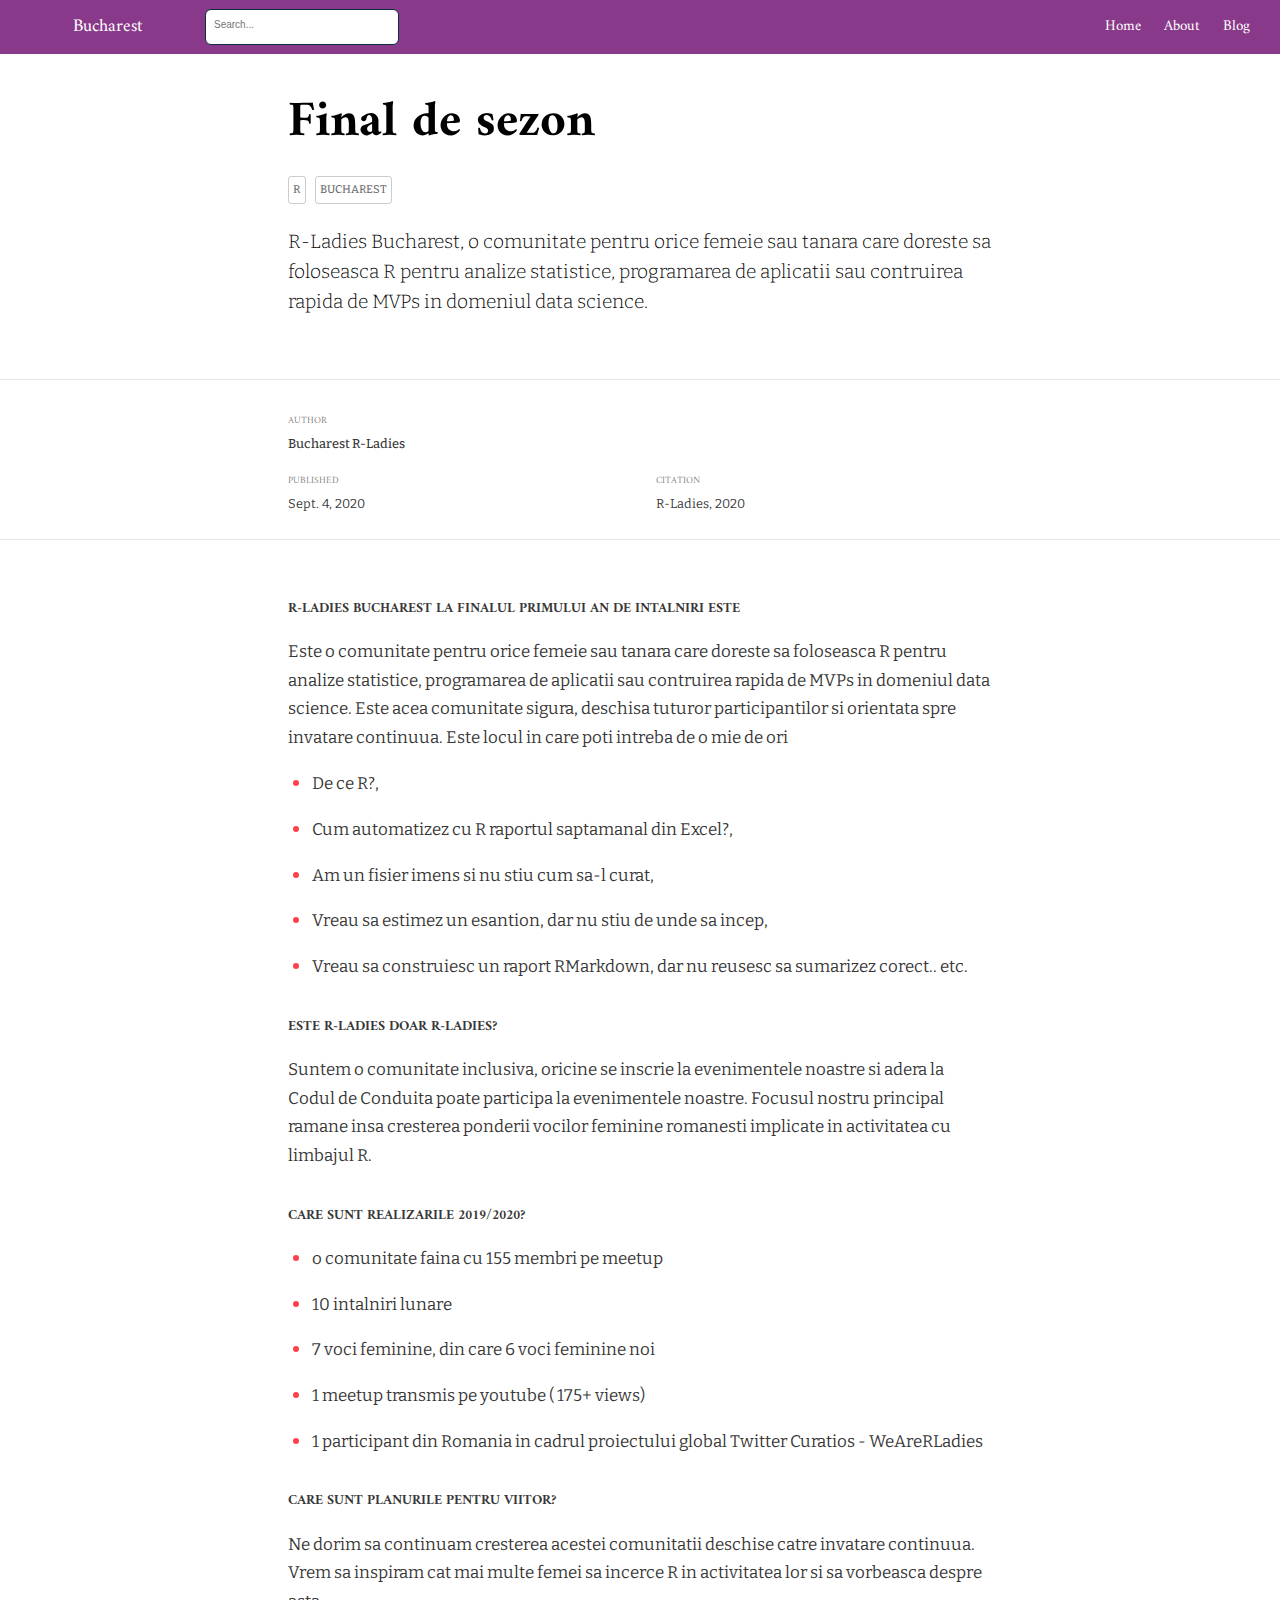
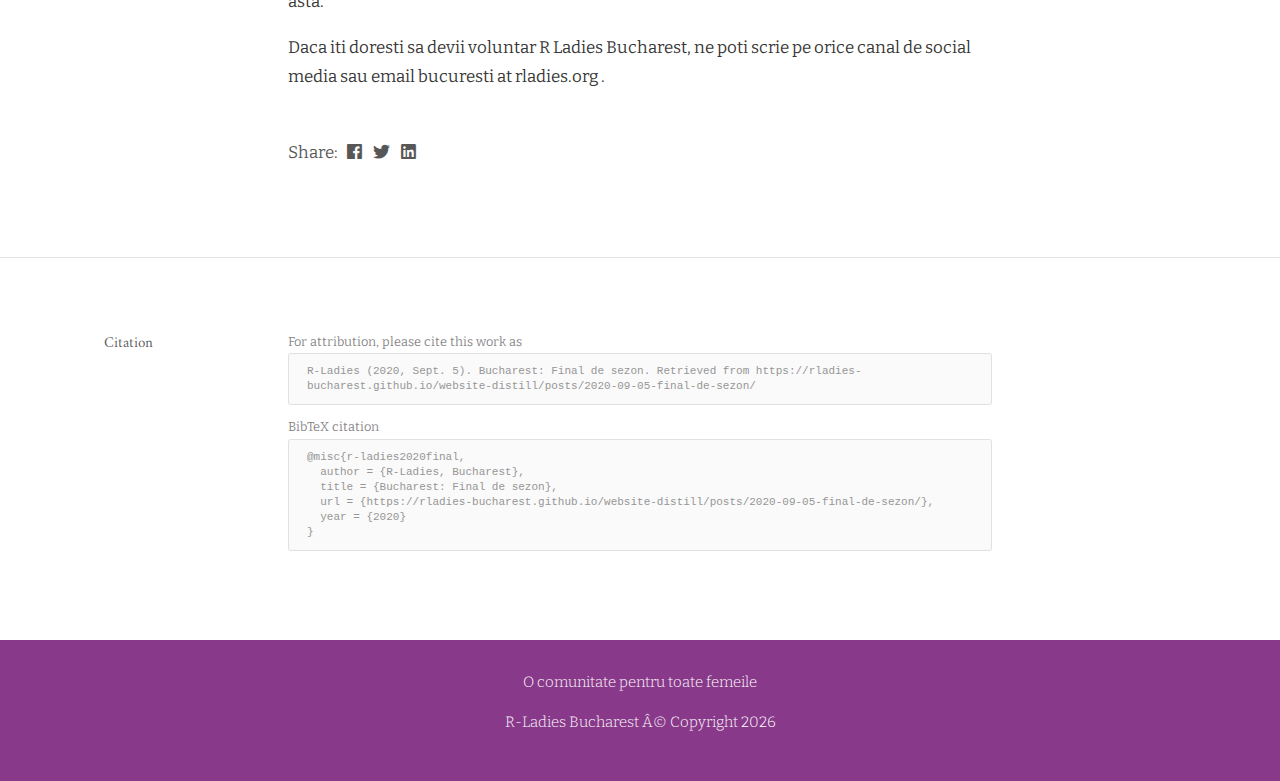
==== commit 775fde74: "." ====
--- a/docs/posts/2020-09-05-final-de-sezon/index.html
+++ b/docs/posts/2020-09-05-final-de-sezon/index.html
@@ -90,7 +90,7 @@
 
 <meta property="description" itemprop="description" content="R-Ladies Bucharest, o comunitate pentru orice femeie sau tanara care doreste sa foloseasca R pentru analize statistice, programarea de aplicatii sau contruirea rapida de MVPs in domeniul data science."/>
 
-<link rel="canonical" href="./posts/2020-09-05-final-de-sezon/"/>
+<link rel="canonical" href="https://rladies-bucharest.github.io/website-distill/posts/2020-09-05-final-de-sezon/"/>
 <link rel="icon" type="image/png" href="../../images/favicon.png"/>
 
 <!--  https://schema.org/Article -->
@@ -102,7 +102,7 @@
 <meta property="og:title" content="Bucharest: Final de sezon"/>
 <meta property="og:type" content="article"/>
 <meta property="og:description" content="R-Ladies Bucharest, o comunitate pentru orice femeie sau tanara care doreste sa foloseasca R pentru analize statistice, programarea de aplicatii sau contruirea rapida de MVPs in domeniul data science."/>
-<meta property="og:url" content="./posts/2020-09-05-final-de-sezon/"/>
+<meta property="og:url" content="https://rladies-bucharest.github.io/website-distill/posts/2020-09-05-final-de-sezon/"/>
 <meta property="og:locale" content="en_US"/>
 <meta property="og:site_name" content="Bucharest"/>
 
@@ -110,13 +110,13 @@
 <meta property="twitter:card" content="summary"/>
 <meta property="twitter:title" content="Bucharest: Final de sezon"/>
 <meta property="twitter:description" content="R-Ladies Bucharest, o comunitate pentru orice femeie sau tanara care doreste sa foloseasca R pentru analize statistice, programarea de aplicatii sau contruirea rapida de MVPs in domeniul data science."/>
-<meta property="twitter:url" content="./posts/2020-09-05-final-de-sezon/"/>
+<meta property="twitter:url" content="https://rladies-bucharest.github.io/website-distill/posts/2020-09-05-final-de-sezon/"/>
 <meta property="twitter:site" content="@rladiesbuchares"/>
 <meta property="twitter:creator" content="@rladiesbuchares"/>
 
 <!--  https://scholar.google.com/intl/en/scholar/inclusion.html#indexing -->
 <meta name="citation_title" content="Bucharest: Final de sezon"/>
-<meta name="citation_fulltext_html_url" content="./posts/2020-09-05-final-de-sezon/"/>
+<meta name="citation_fulltext_html_url" content="https://rladies-bucharest.github.io/website-distill/posts/2020-09-05-final-de-sezon/"/>
 <meta name="citation_online_date" content="2020/09/05"/>
 <meta name="citation_publication_date" content="2020/09/05"/>
 <meta name="citation_author" content="Bucharest R-Ladies"/>
@@ -124,7 +124,7 @@
   <!--radix_placeholder_rmarkdown_metadata-->
 
 <script type="text/json" id="radix-rmarkdown-metadata">
-{"type":"list","attributes":{"names":{"type":"character","attributes":{},"value":["title","description","author","date","categories","output","citation_url","canonical_url"]}},"value":[{"type":"character","attributes":{},"value":["Final de sezon"]},{"type":"character","attributes":{},"value":["R-Ladies Bucharest, o comunitate pentru orice femeie sau tanara care doreste sa foloseasca R pentru analize statistice, programarea de aplicatii sau contruirea rapida de MVPs in domeniul data science."]},{"type":"list","attributes":{},"value":[{"type":"list","attributes":{"names":{"type":"character","attributes":{},"value":["name","url"]}},"value":[{"type":"character","attributes":{},"value":["Bucharest R-Ladies"]},{"type":"character","attributes":{},"value":["https://www.rladiesbucharest.org/"]}]}]},{"type":"character","attributes":{},"value":["09-05-2020"]},{"type":"character","attributes":{},"value":["R","Bucharest"]},{"type":"list","attributes":{"names":{"type":"character","attributes":{},"value":["distill::distill_article"]}},"value":[{"type":"list","attributes":{"names":{"type":"character","attributes":{},"value":["self_contained"]}},"value":[{"type":"logical","attributes":{},"value":[false]}]}]},{"type":"character","attributes":{},"value":["./posts/2020-09-05-final-de-sezon/"]},{"type":"character","attributes":{},"value":["./posts/2020-09-05-final-de-sezon/"]}]}
+{"type":"list","attributes":{"names":{"type":"character","attributes":{},"value":["title","description","author","date","categories","output","citation_url","canonical_url"]}},"value":[{"type":"character","attributes":{},"value":["Final de sezon"]},{"type":"character","attributes":{},"value":["R-Ladies Bucharest, o comunitate pentru orice femeie sau tanara care doreste sa foloseasca R pentru analize statistice, programarea de aplicatii sau contruirea rapida de MVPs in domeniul data science."]},{"type":"list","attributes":{},"value":[{"type":"list","attributes":{"names":{"type":"character","attributes":{},"value":["name","url"]}},"value":[{"type":"character","attributes":{},"value":["Bucharest R-Ladies"]},{"type":"character","attributes":{},"value":["https://www.rladiesbucharest.org/"]}]}]},{"type":"character","attributes":{},"value":["09-05-2020"]},{"type":"character","attributes":{},"value":["R","Bucharest"]},{"type":"list","attributes":{"names":{"type":"character","attributes":{},"value":["distill::distill_article"]}},"value":[{"type":"list","attributes":{"names":{"type":"character","attributes":{},"value":["self_contained"]}},"value":[{"type":"logical","attributes":{},"value":[false]}]}]},{"type":"character","attributes":{},"value":["https://rladies-bucharest.github.io/website-distill/posts/2020-09-05-final-de-sezon/"]},{"type":"character","attributes":{},"value":["https://rladies-bucharest.github.io/website-distill/posts/2020-09-05-final-de-sezon/"]}]}
 </script>
 <!--/radix_placeholder_rmarkdown_metadata-->
   
@@ -2430,13 +2430,13 @@
   <p class="social_footer">
     <span class="article-sharing">
       Share: &nbsp;
-      <a href="https://www.facebook.com/sharer/sharer.php?s=100&amp;p[url]=.%2Fposts%2F2020-09-05-final-de-sezon%2F">
+      <a href="https://www.facebook.com/sharer/sharer.php?s=100&amp;p[url]=https%3A%2F%2Frladies-bucharest.github.io%2Fwebsite-distill%2Fposts%2F2020-09-05-final-de-sezon%2F">
         <i class="fab fa-facebook"></i>
       </a>
-      <a href="https://twitter.com/share?text=Final%20de%20sezon&amp;url=.%2Fposts%2F2020-09-05-final-de-sezon%2F">
+      <a href="https://twitter.com/share?text=Final%20de%20sezon&amp;url=https%3A%2F%2Frladies-bucharest.github.io%2Fwebsite-distill%2Fposts%2F2020-09-05-final-de-sezon%2F">
         <i class="fab fa-twitter"></i>
       </a>
-      <a href="https://www.linkedin.com/shareArticle?mini=true&amp;url=.%2Fposts%2F2020-09-05-final-de-sezon%2F&amp;title=Final%20de%20sezon">
+      <a href="https://www.linkedin.com/shareArticle?mini=true&amp;url=https%3A%2F%2Frladies-bucharest.github.io%2Fwebsite-distill%2Fposts%2F2020-09-05-final-de-sezon%2F&amp;title=Final%20de%20sezon">
         <i class="fab fa-linkedin"></i>
       </a>
     </span>
@@ -2455,12 +2455,12 @@
 <div class="appendix-bottom">
   <h3 id="citation">Citation</h3>
   <p>For attribution, please cite this work as</p>
-  <pre class="citation-appendix short">R-Ladies (2020, Sept. 5). Bucharest: Final de sezon. Retrieved from ./posts/2020-09-05-final-de-sezon/</pre>
+  <pre class="citation-appendix short">R-Ladies (2020, Sept. 5). Bucharest: Final de sezon. Retrieved from https://rladies-bucharest.github.io/website-distill/posts/2020-09-05-final-de-sezon/</pre>
   <p>BibTeX citation</p>
   <pre class="citation-appendix long">@misc{r-ladies2020final,
   author = {R-Ladies, Bucharest},
   title = {Bucharest: Final de sezon},
-  url = {./posts/2020-09-05-final-de-sezon/},
+  url = {https://rladies-bucharest.github.io/website-distill/posts/2020-09-05-final-de-sezon/},
   year = {2020}
 }</pre>
 </div>
